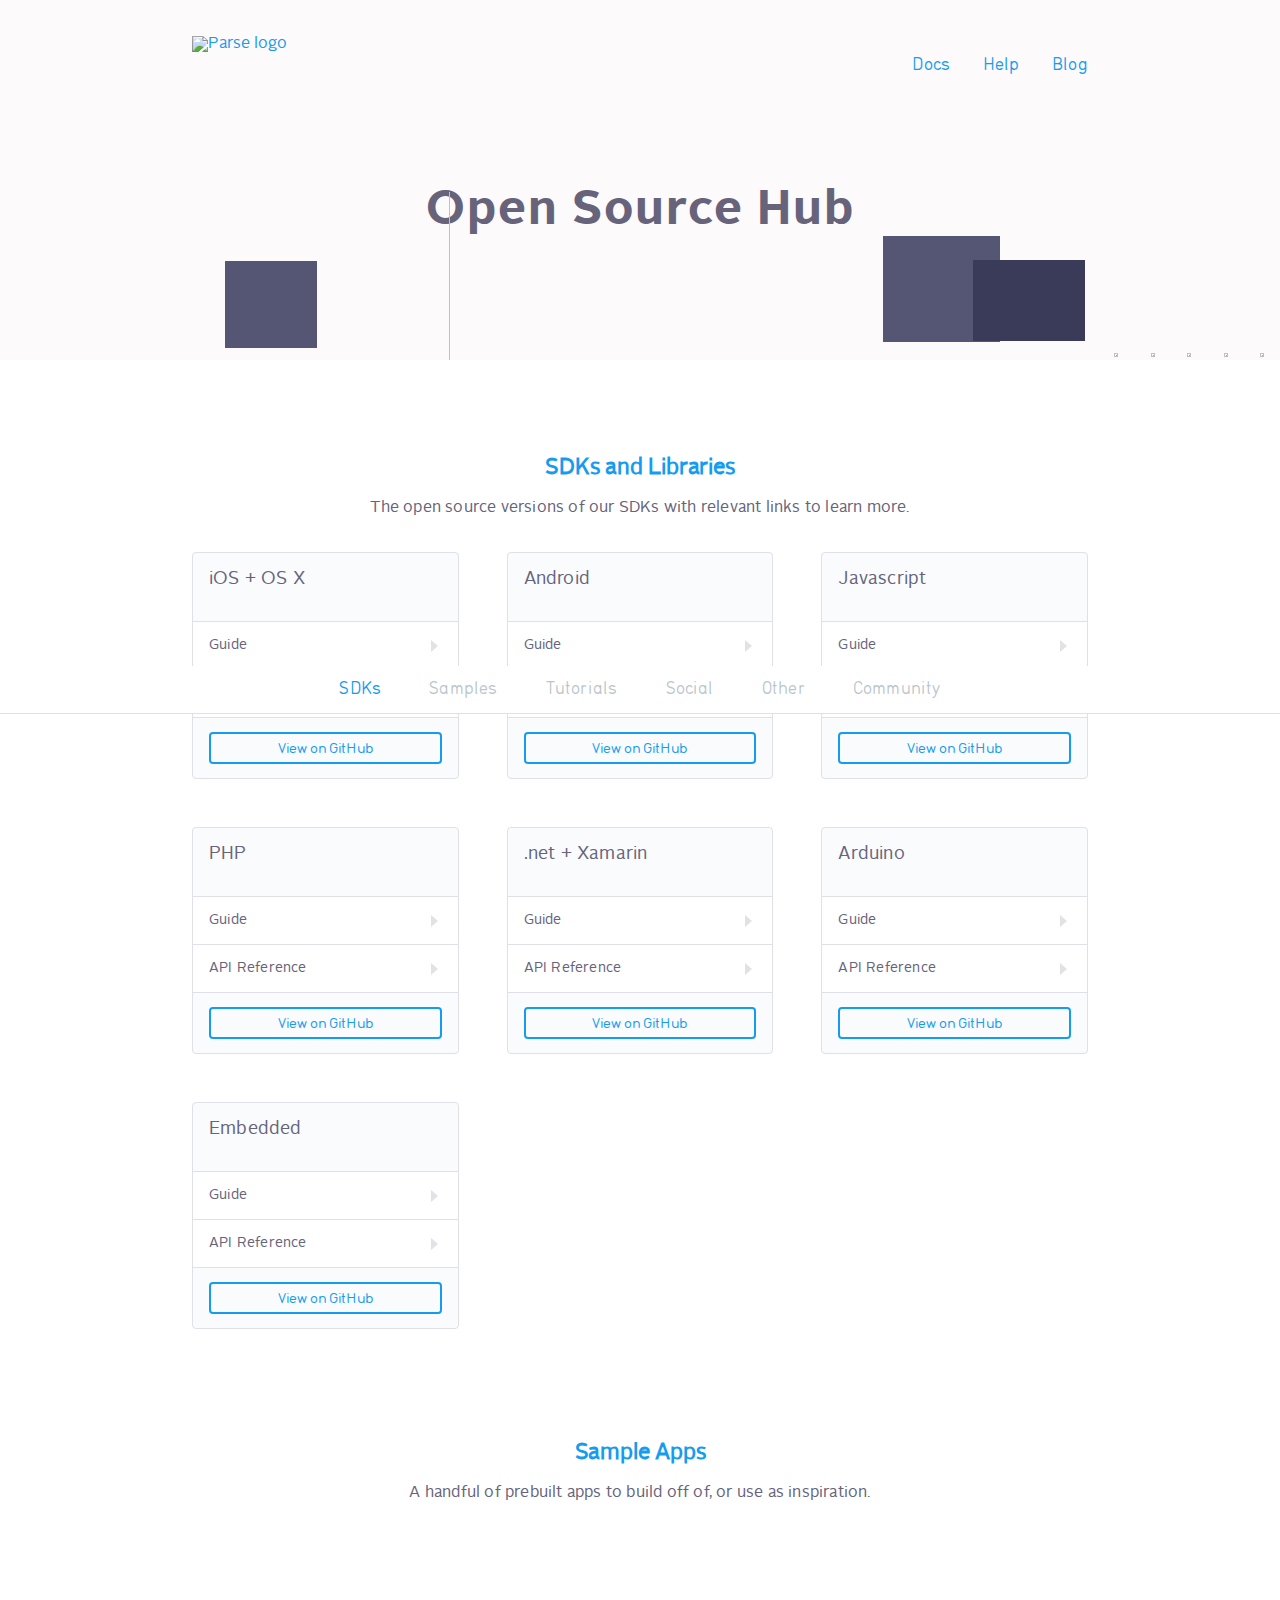
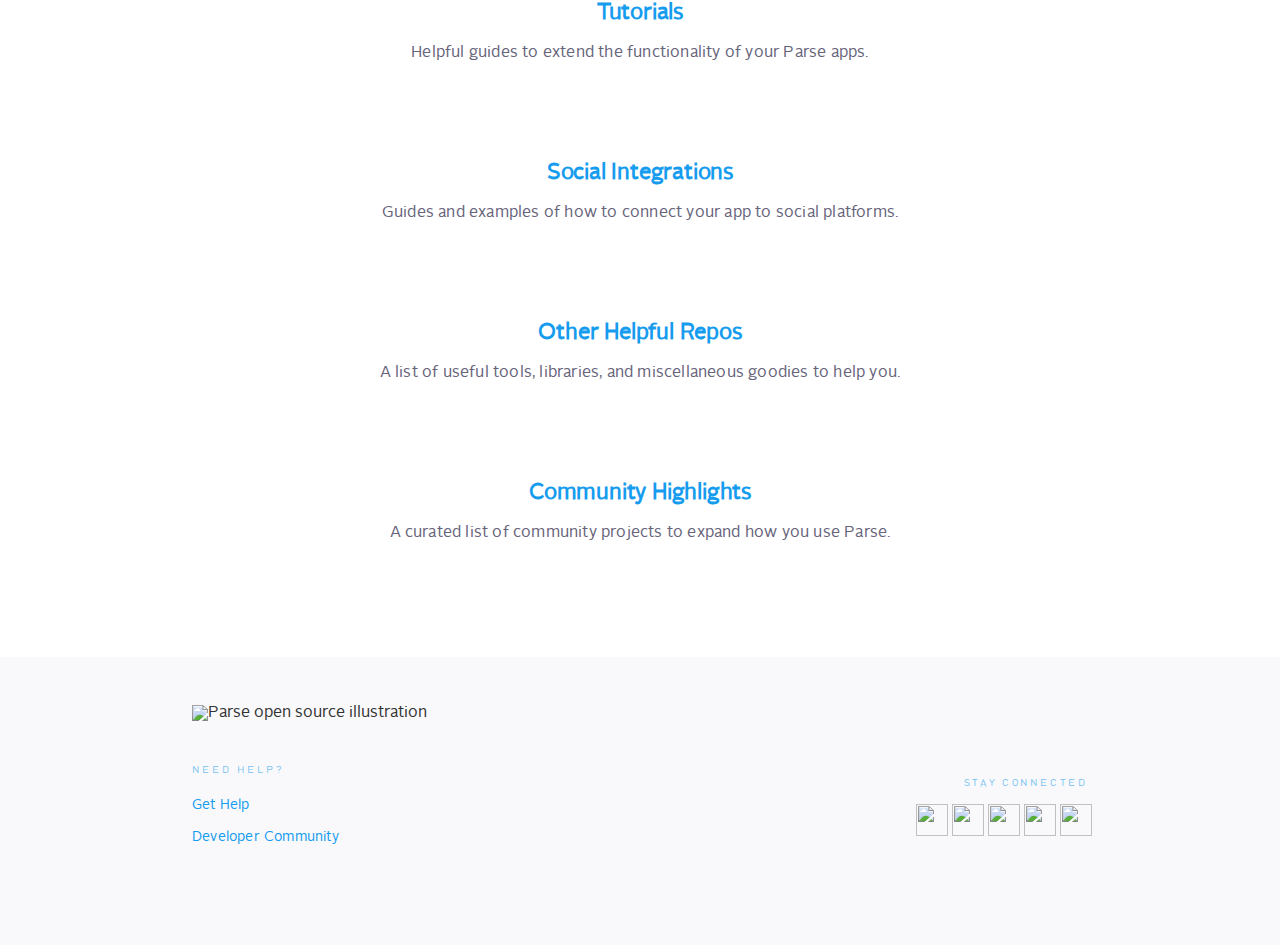
==== _layouts/default.html @ 0d813a2c "Removed Camelcasing and title cleanup" ====
<!doctype html>
<html class="no-js" lang="">
    <head>
        <meta charset="utf-8">
        <meta http-equiv="x-ua-compatible" content="ie=edge">
        <title>Parse + Open Source = ❤️</title>
        <meta name="description" content="The open source destination for Parse ">
        <meta name="viewport" content="width=device-width, initial-scale=1">

        <link rel="icon" type="image/png" href="img/favicon.png">
        <link rel="icon" type="image/png" href="img/favicon.svg">

		<!-- -->
        <meta name="robots" content="noindex">
		<!-- -->



		<link rel="stylesheet" href="/css/normalize.css">
        <link rel="stylesheet" href="/css/main.css">
        <script src="js/vendor/modernizr-2.8.3.min.js"></script>
        <script src="https://www.parsecdn.com/js/parse-1.6.7.min.js"></script>
        <script>
            var gitJson = {{ site.github.public_repositories | jsonify }}; 
        </script>
    </head>
    <body>
        <nav>
            <div class="container">
                <a href="https://parse.com"  target="_blank">
                    <img src="img/logo.svg" alt="Parse logo" class="logo">
                </a>
                <ul>
                	<a href="https://parse.com/docs"  target="_blank"><li>Docs</li></a>
                    <a href="https://parse.com/help" target="_blank"><li>Help</li></a>
                    <a href="https://parse.com/blog"  target="_blank"><li>Blog</li></a>
                </ul>
            </div>
        </nav>
        <div class="header">
        	<div class="container">
                <div class="heroText">
                    <h1>Open Source Hub</h1>
                    <h2>
                        <span class="subheadSection"><img src="img/repos.svg" alt="" class="icon"><span class="repoCount"></span></span>
                        <span class="subheadSection "><img src="img/stars.svg" alt="" class="icon"><span class="starCount"></span></span>
                        <span class="subheadSection"><img src="img/forks.svg" alt="" class="icon"><span class="forkCount"></span></span>
                    </h2>
                </div>
            </div>
        	<div class="headerIllustration">
        		<div class="skyline" style="background: url('img/header/skyline.svg') repeat-x center bottom; background-size: auto 100%; width: 100%; position: absolute;
        		 bottom: 0px; left: 0px;"></div>
        		<div class="illustrationForeground">
        			<!-- left side animations -->
	        		<img src="img/header/craneBackground.svg" alt="" class="headerLeft">
					<div class="headerLeft headerLeftContainer">
						<div class="phone1ScreenContainer">
							<div class="appSquare one"></div>
							<div class="appSquare two"></div>
							<div class="appSquare three"></div>
							<div class="appRect one"></div>
							<div class="appRect two"></div>
							<div class="appRect three"></div>
						</div>
						<img src="img/header/video.svg" alt="" class="craneVideo">
						<div class="craneLineContainer">
							<img src="img/header/craneLine.svg" class="craneLine" alt="">
						</div>
						<img src="img/header/cranePivot.svg" alt="" class="cranePivot">
					</div>
					
					<!--center animations-->
					<img src="img/header/truckBackground.svg" alt="" class="headerCenter">
					<div class="headerCenter headerCenterContainer">
						<img src="img/header/pushOne.svg" alt="" class="pushOne">
						<img src="img/header/middleLine.svg" alt="" class="middleLineOne">
					</div>

					<!--right animations-->
					<img src="img/header/rightBackground.svg" alt="" class="headerRight">
					<div class="headerRight headerRightContainer">
						<div class="phone2Screen">
							<div class="phoneCircle"></div>
						</div>
					</div>
					<img src="img/header/rightBackground2.svg" alt="" class="headerRight">
					<div class="headerRight headerRightContainer">
						<div class="phone3Screen">
							<div class="phoneCircle"></div>
						</div>
						<svg version="1.1" class="svgInner" xmlns="http://www.w3.org/2000/svg" xmlns:xlink="http://www.w3.org/1999/xlink" x="0px" y="0px" viewBox="-111 -584 976 1280" style="enable-background:new -111 -584 976 1280;" xml:space="preserve">
							<svg class="push2" y="-125%">
								<path class="st7" d="M228.8,451.8c-19.1,0-34.6-15.5-34.6-34.6c0-3.4,0.5-6.8,1.5-9.9H162c-10.4,0-18.8,8.4-18.8,18.8v55.1
										c0,10.4,8.4,18.8,18.8,18.8h55c10.4,0,18.8-8.4,18.8-18.8V451C233.5,451.5,231.2,451.8,228.8,451.8z"/>
								<path class="st7" d="M228.8,390.9c-14.5,0-26.3,11.8-26.3,26.3s11.8,26.3,26.3,26.3s26.3-11.8,26.3-26.3
									C255.1,402.7,243.3,390.9,228.8,390.9z M228.8,431.2c-7.7,0-14-6.3-14-14s6.3-14,14-14s14,6.3,14,14S236.5,431.2,228.8,431.2z"/>
							</svg>
						</svg>
					</div>
					<div class="headerRight headerRightContainer">
						<svg version="1.1" class="svgInner" xmlns="http://www.w3.org/2000/svg" xmlns:xlink="http://www.w3.org/1999/xlink" x="0px" y="0px" viewBox="-111 -584 976 1280" style="enable-background:new -111 -584 976 1280;" xml:space="preserve">
							<svg class="middleLine2" y="-125%">
								<line class="st9" x1="176.9" y1="410.5" x2="176.9" y2="390.5"/>
								<line class="st10" x1="176.9" y1="343.2" x2="176.9" y2="-1300"/>
								<line class="st10" x1="176.9" y1="351.4" x2="176.9" y2="392"/>
								<path class="st1" d="M192.2,344.9l-10.9,18.8c-2,3.4-6.9,3.4-8.9,0l-10.9-18.8c-2-3.4,0.5-7.7,4.4-7.7h21.8
									C191.8,337.2,194.2,341.5,192.2,344.9z"/>
								<path class="st1" d="M186.1,383.8h-18.3c-2.2,0-4,1.8-4,4v8.4c0,2.2,1.8,4,4,4h18.3c2.2,0,4-1.8,4-4v-8.4
									C190.1,385.6,188.3,383.8,186.1,383.8z"/>
								<circle class="st11" cx="176.9" cy="360" r="2.8"/>
								<circle class="st11" cx="168.7" cy="343.5" r="2.8"/>
								<circle class="st11" cx="185.2" cy="343.5" r="2.8"/>
							</svg>
						</svg>
					</div>
					<div class="headerRight headerRightContainer hoistParts">
						<svg version="1.1" class="svgInner" xmlns="http://www.w3.org/2000/svg" xmlns:xlink="http://www.w3.org/1999/xlink" x="0px" y="0px" viewBox="-111 -584 976 1280" style="enable-background:new -111 -584 976 1280;" xml:space="preserve">
							<svg y="0px" class="hoist">
								<g class="analytics">
									<path class="st6" d="M367.4,427.6c-30.9,0-56,25.1-56,56s25.1,56,56,56s56-25.1,56-56C423.4,452.8,398.3,427.6,367.4,427.6z
										 M367.4,436.7c25.3,0,45.9,20.1,46.9,45.1h-10.7l-18.2-22.5l-26.2,31.2L340,469.6l-10.8,10.8h-8.7
										C322.3,456,342.7,436.7,367.4,436.7z M367.4,530.6c-24.5,0-44.7-18.9-46.8-43h11.6l7.5-7.5l19.6,21.5l25.8-30.8l14.9,18.4h13.9
										C411.3,512.4,391.5,530.6,367.4,530.6z"/>
								</g>
								<defs>
									<clipPath id="hoistMask">
										<rect x="320.6" y="24.6" width="93.7" height="412.1"/>
									</clipPath>
								</defs>
								<g class="hoistLine st12" clip-path="url(#hoistMask)">
									<svg class="hoistLineInner" y="0%">
										<g class="">
											<line class="st13" x1="366.8" y1="24.6" x2="366.8" y2="427.3"/>
											<circle class="st2" cx="367.1" cy="428.3" r="6"/>
										</g>
									</svg>
								</g>
							</svg>
						</svg>
					</div>
					<img src="img/header/hoist.svg" alt="" class="headerRight hoist">
					<div class="headerRight headerRightContainer wheelsContainer">
						<img src="img/header/hoistWheel.svg" alt="" class="hoistWheel">
						<img src="img/header/hoistWheel.svg" alt="" class="hoistWheel">
						<img src="img/header/hoistWheel.svg" alt="" class="hoistWheel">
						<img src="img/header/hoistWheel.svg" alt="" class="hoistWheel">
						<img src="img/header/hoistWheel.svg" alt="" class="hoistWheel">
					</div>
				</div>
        	</div>
        </div>
        <div class="secondaryNav">
        	<div class="navBackground"></div>
        	<ul>
        		<a href="#sdks" class="active"><li>SDKs</li></a>
                <a href="#samples"><li>Samples</li></a>
                <a href="#tutorials"><li>Tutorials</li></a>
                <a href="#social"><li>Social</li></a>
                <a href="#other"><li>Other</li></a>
                <a href="#community"><li>Community</li></a>
        	</ul>
        </div>
        <div class="wrapper">
            <div class="container">
                <section class="SDKList" id="sdks">
                    <h3>SDKs and Libraries</h3>
                    <h6>The open source versions of our SDKs with relevant links to learn more.</h6>
                    <div class="repo iosRepo">
                        <div class="repoTitle">
                            <img src="img/ios.svg" alt="" class="SDKLogo">
                            <h4>iOS + OS X</h4>
                            <p>
                            	<span>
                            		<img src="img/starsDark.svg" alt="" class="icon">
                            		<span class="sdkRepoStar"></span>
                            	</span>
                            	<span>
                            		<img src="img/forksDark.svg" alt="" class="icon">
                            		<span class="sdkRepoFork"></span>
                            	</span>
                            </p>
                        </div>
                        <a target="_blank" href="https://www.parse.com/docs/ios/guide">
                            <div class="repoLink">
                                <p>Guide</p>
                            </div>
                        </a>
                        <a href="https://parse.com/docs/ios/api/" target="_blank">
                            <div class="repoLink">
                                <p>API Reference</p>
                            </div>
                        </a>
                        <div class="repoButton">
                            <a href="https://github.com/ParsePlatform/Parse-SDK-iOS-OSX" target="_blank"><button class="outline">View on GitHub</button></a>
                        </div>
                    </div>
                    <div class="repo androidRepo">
                        <div class="repoTitle">
                            <img src="img/android.svg" alt="" class="SDKLogo">
                            <h4>Android</h4>
                            <p>
                            	<span>
                            		<img src="img/starsDark.svg" alt="" class="icon">
                            		<span class="sdkRepoStar"></span>
                            	</span>
                            	<span>
                            		<img src="img/forksDark.svg" alt="" class="icon">
                            		<span class="sdkRepoFork"></span>
                            	</span>
                            </p>
                        </div>
                        <a target="_blank" href="https://www.parse.com/docs/android/guide">
                            <div class="repoLink">
                                <p>Guide</p>
                            </div>
                        </a>
                        <a href="https://parse.com/docs/android/api/" target="_blank">
                            <div class="repoLink">
                                <p>API Reference</p>
                            </div>
                        </a>
                        <div class="repoButton">
                            <a href="https://github.com/ParsePlatform/Parse-SDK-Android" target="_blank"><button class="outline">View on GitHub</button></a>
                        </div>
                    </div>
                    <div class="repo javascriptRepo">
                        <div class="repoTitle">
                            <img src="img/js.svg" alt="" class="SDKLogo">
                            <h4>Javascript</h4>
                            <p>
                            	<span>
                            		<img src="img/starsDark.svg" alt="" class="icon">
                            		<span class="sdkRepoStar"></span>
                            	</span>
                            	<span>
                            		<img src="img/forksDark.svg" alt="" class="icon">
                            		<span class="sdkRepoFork"></span>
                            	</span>
                            </p>
                        </div>
                        <a href="https://www.parse.com/docs/js/guide" target="_blank">
                            <div class="repoLink">
                                <p>Guide</p>
                            </div>
                        </a>
                        <a href="https://parse.com/docs/js/api/" target="_blank">
                            <div class="repoLink">
                                <p>API Reference</p>
                            </div>
                        </a>
                        <div class="repoButton">
                            <a href="https://github.com/ParsePlatform/Parse-SDK-JS" target="_blank"><button class="outline">View on GitHub</button></a>
                        </div>
                    </div>
                    <div class="repo phpRepo">
                        <div class="repoTitle">
                            <img src="img/php.svg" alt="" class="SDKLogo">
                            <h4>PHP</h4>
                            <p>
                            	<span>
                            		<img src="img/starsDark.svg" alt="" class="icon">
                            		<span class="sdkRepoStar"></span>
                            	</span>
                            	<span>
                            		<img src="img/forksDark.svg" alt="" class="icon">
                            		<span class="sdkRepoFork"></span>
                            	</span>
                            </p>
                        </div>
                        <a href="https://www.parse.com/docs/php/guide" target="_blank">
                            <div class="repoLink">
                                <p>Guide</p>
                            </div>
                        </a>
                        <a href="https://github.com/parseplatform/parse-php-sdk" target="_blank">
                            <div class="repoLink">
                                <p>API Reference</p>
                            </div>
                        </a>
                        <div class="repoButton">
                            <a href="https://github.com/ParsePlatform/parse-php-sdk" target="_blank"><button class="outline">View on GitHub</button></a>
                        </div>
                    </div>
                    <div class="repo xamarinRepo">
                        <div class="repoTitle">
                            <img src="img/net.svg" alt="" class="SDKLogo">
                            <h4>.net + Xamarin</h4>
                            <p>
                            	<span>
                            		<img src="img/starsDark.svg" alt="" class="icon">
                            		<span class="sdkRepoStar"></span>
                            	</span>
                            	<span>
                            		<img src="img/forksDark.svg" alt="" class="icon">
                            		<span class="sdkRepoFork"></span>
                            	</span>
                            </p>
                        </div>
                        <a href="https://www.parse.com/docs/dotnet/guide" target="_blank">
                            <div class="repoLink">
                                <p>Guide</p>
                            </div>
                        </a>
                        <a href="http://parse.com/docs/dotnet/api/Index.html" target="_blank">
                            <div class="repoLink">
                                <p>API Reference</p>
                            </div>
                        </a>
                        <div class="repoButton">
                            <a href="https://github.com/ParsePlatform/Parse-SDK-dotNET" target="_blank"><button class="outline">View on GitHub</button></a>
                        </div>
                    </div>
                    <div class="repo arduinoRepo">
                        <div class="repoTitle arduinoRepo">
                            <img src="img/arduino.svg" alt="" class="SDKLogo">
                            <h4>Arduino</h4>
                            <p>
                            	<span>
                            		<img src="img/starsDark.svg" alt="" class="icon">
                            		<span class="sdkRepoStar"></span>
                            	</span>
                            	<span>
                            		<img src="img/forksDark.svg" alt="" class="icon">
                            		<span class="sdkRepoFork"></span>
                            	</span>
                            </p>
                        </div>
                        <a href="https://www.parse.com/docs/arduino/guide" target="_blank">
                            <div class="repoLink">
                                <p>Guide</p>
                            </div>
                        </a>
                        <a href="https://parse.com/docs/arduino/api/" target="_blank">
                            <div class="repoLink">
                                <p>API Reference</p>
                            </div>
                        </a>
                        <div class="repoButton">
                            <a href="https://github.com/ParsePlatform/Parse-SDK-Arduino" target="_blank"><button class="outline">View on GitHub</button></a>
                        </div>
                    </div>
                    <div class="repo embeddedRepo">
                        <div class="repoTitle">
                            <img src="img/arduino.svg" alt="" class="SDKLogo">
                            <h4>Embedded</h4>
                            <p>
                            	<span>
                            		<img src="img/starsDark.svg" alt="" class="icon">
                            		<span class="sdkRepoStar"></span>
                            	</span>
                            	<span>
                            		<img src="img/forksDark.svg" alt="" class="icon">
                            		<span class="sdkRepoFork"></span>
                            	</span>
                            </p>
                        </div>
                        <a href="https://www.parse.com/docs/embedded_c/guide" target="_blank">
                            <div class="repoLink">
                                <p>Guide</p>
                            </div>
                        </a>
                        <a href="https://www.parse.com/docs/embedded_c/api/" target="_blank">
                            <div class="repoLink">
                                <p>API Reference</p>
                            </div>
                        </a>
                        <div class="repoButton">
                            <a href="https://github.com/ParsePlatform/parse-embedded-sdks" target="_blank"><button class="outline">View on GitHub</button></a>
                        </div>
                    </div>
                </section>
                <section class="sampleApps" id="samples">
                    <h3>Sample Apps</h3>
                    <h6>A handful of prebuilt apps to build off of, or use as inspiration.</h6>
                    
                </section>
                <section class="tutorials" id="tutorials">
                    <h3>Tutorials</h3>
                    <h6>Helpful guides to extend the functionality of your Parse apps.</h6>
                </section>
                <section class="socialRepos" id="social">
                	<h3>Social Integrations</h3>
                    <h6>Guides and examples of how to connect your app to social platforms.</h6>
                </section>
                <section class="other" id="other">
                    <h3>Other Helpful Repos</h3>
                    <h6>A list of useful tools, libraries, and miscellaneous goodies to help you.</h6>
                </section>
                <section class="community" id="community">
                    <h3>Community Highlights</h3>
                    <h6>A curated list of community projects to expand how you use Parse.</h6>
                </section>
            </div>
            <footer>
                <div class="container">
                	<img src="img/openSourceIllustration.svg" alt="Parse open source illustration" class="footerImage">
                    <div class="needHelp">
                        <h5>Need Help?</h5>
                        <p><a href="https://www.parse.com/help" target="_blank">Get Help</a></p>
                        <p><a href="https://groups.google.com/forum/#!forum/parse-developers" target="_blank">Developer&nbsp;Community</a></p>
                    </div>
                    <div class="socialLinks">
                        <h5>Stay Connected</h5>
                        <div class="socialIcons">
                            <a href="https://www.facebook.com/parseit" target="_blank"><img src="img/facebook.svg" alt="">
                            <a href="https://twitter.com/ParseIt" target="_blank"><img src="img/twitter.svg" alt=""></a>
                            <a href="https://github.com/ParsePlatform" target="_blank"><img src="img/github.svg" alt=""></a>
                            <a href="http://stackoverflow.com/tags/parse.com" target="_blank"><img src="img/overflow.svg" alt=""></a>
                            <a href="https://groups.google.com/forum/#!forum/parse-developers" target="_blank"><img src="img/google.svg" alt=""></a>
                        </div>
                    </div>
                </div>
            </footer>
        </div>

        <script src="https://ajax.googleapis.com/ajax/libs/jquery/1.11.3/jquery.min.js"></script>
        <script>window.jQuery || document.write('<script src="js/vendor/jquery-1.11.3.min.js"><\/script>')</script>
        <script src="js/plugins.js"></script>
        <script src="js/main.js"></script>
    </body>
</html>
---- css/main.css ----
@font-face {
  font-family: 'alrightRegular';
  src: url("../fonts/ttfah-alrightsublpwebfontuseonly-regular-webfont.eot");
  src: url("../fonts/ttfah-alrightsublpwebfontuseonly-regular-webfont.eot?#iefix") format("embedded-opentype"), url("../fonts/ttfah-alrightsublpwebfontuseonly-regular-webfont.woff") format("woff"), url("../fonts/ttfah-alrightsublpwebfontuseonly-regular-webfont.ttf") format("truetype"), url("../fonts/ttfah-alrightsublpwebfontuseonly-regular-webfont.svg#alrightsublpwebfontuseonly-Rg") format("svg");
  font-weight: 300;
  font-style: normal; }
@font-face {
  font-family: 'din';
  src: url("../fonts/DIN17SBOP-Regular.eot");
  src: url("../fonts/DIN17SBOP-Regular.eot?#iefix") format("embedded-opentype"), url("../fonts/DIN17SBOP-Regular.woff") format("woff"), url("../fonts/DIN17SBOP-Regular.ttf") format("truetype");
  font-weight: normal;
  font-style: normal; }
@font-face {
  font-family: 'alrightBold';
  src: url("../fonts/ttfah-alrightsublpwebfontuseonly-bold-webfont.eot");
  src: url("../fonts/ttfah-alrightsublpwebfontuseonly-bold-webfont.eot?#iefix") format("embedded-opentype"), url("../fonts/ttfah-alrightsublpwebfontuseonly-bold-webfont.woff") format("woff"), url("../fonts/ttfah-alrightsublpwebfontuseonly-bold-webfont.ttf") format("truetype"), url("../fonts/ttfah-alrightsublpwebfontuseonly-bold-webfont.svg#alrightsublpwebfontuseonly-Bd") format("svg");
  font-weight: 700;
  font-style: normal; }
* {
  box-sizing: border-box;
  text-rendering: optimizeLegibility; }

html, body {
  height: 100%;
  width: 100%;
  color: #333333;
  font-size: 100%;
  background: #ffffff;
  font-family: 'alrightRegular';
  font-weight: 300; }

html:not(.inlinesvg) svg, html:not(.inlinesvg) .skyline, html:not(.csstransforms) svg, html:not(.csstransforms) .skyline {
  display: none; }
html:not(.inlinesvg) .header, html:not(.csstransforms) .header {
  height: 360px;
  background: #FDFAFB; }
  html:not(.inlinesvg) .header .container, html:not(.csstransforms) .header .container {
    display: table; }
  html:not(.inlinesvg) .header .heroText, html:not(.csstransforms) .header .heroText {
    position: relative;
    display: table-cell;
    vertical-align: middle;
    top: 48px;
    height: 360px; }

.container {
  max-width: 960px;
  width: 100%;
  margin: 0 auto;
  position: relative; }

a {
  color: #169CEE;
  text-decoration: none;
  outline: 0;
  -webkit-transition: color 0.15s cubic-bezier(0.4, 0, 0.2, 1), text-shadow 0s cubic-bezier(0.4, 0, 0.2, 1) 0.3s;
  transition: color 0.15s cubic-bezier(0.4, 0, 0.2, 1), text-shadow 0s cubic-bezier(0.4, 0, 0.2, 1) 0.3s;
  position: relative; }
  a:focus {
    outline: 0; }
  a.white {
    color: #ffffff; }

/* Selection */
::-moz-selection {
  background: #169CEE;
  color: #ffffff;
  text-shadow: none; }

::selection {
  background: #169CEE;
  color: #ffffff;
  text-shadow: none; }

h1 {
  color: #66637A;
  font-size: 48px;
  font-family: 'alrightBold';
  letter-spacing: 2px;
  line-height: 1;
  font-weight: 600;
  margin-bottom: 0px; }
  @media screen and (max-width: 960px) {
    h1 {
      font-size: 48px; } }
  @media screen and (max-width: 600px) {
    h1 {
      font-size: 32px; } }
  @media screen and (max-width: 400px) {
    h1 {
      font-size: 24px; } }

h2 {
  font-size: 20px;
  font-family: 'din';
  font-weight: 300;
  letter-spacing: 0.3px;
  line-height: 24px; }
  @media screen and (max-width: 720px) {
    h2 {
      font-size: 16px; } }

h3 {
  font-size: 22px;
  line-height: 24px;
  color: #169CEE;
  font-family: 'alrightRegular';
  letter-spacing: -0.2px;
  margin: 48px 0px 16px 0px;
  text-align: center;
  font-weight: 600; }
  h3 span {
    font-family: 'din';
    color: #E0E0EA;
    width: 32px;
    margin-right: 16px;
    margin-left: -48px; }
  @media screen and (max-width: 480px) {
    h3 {
      font-size: 18px;
      margin: 32px 0px 8px 0px; } }

h4 {
  font-family: 'alrightRegular';
  font-size: 18px;
  letter-spacing: 0.2px;
  line-height: 32px;
  margin: 0px;
  white-space: nowrap;
  font-weight: 300; }

h5 {
  font-family: 'din';
  font-size: 10px;
  text-transform: uppercase;
  letter-spacing: 3px;
  color: #169CEE;
  opacity: 0.6;
  margin-bottom: 12px;
  line-height: 12px;
  font-weight: 300; }

h6 {
  font-family: 'alrightRegular';
  font-size: 16px;
  line-height: 24px;
  letter-spacing: 0.2px;
  margin: 0px auto 32px auto;
  color: #66637A;
  max-width: 600px;
  text-align: center;
  font-weight: 300; }
  @media screen and (max-width: 600px) {
    h6 {
      font-size: 14px; } }
  @media screen and (max-width: 480px) {
    h6 {
      margin: 0px auto 24px auto; } }

p {
  font-size: 14px;
  line-height: 24px;
  letter-spacing: 0.2px;
  margin: 0px 0px 48px 0px;
  color: #66637A;
  max-width: 720px; }
  @media screen and (max-width: 480px) {
    p {
      font-size: 14px; } }

br {
  height: 24px; }

button, .button {
  font-family: "din";
  border-radius: 4px;
  outline: none;
  background: #169CEE;
  color: #ffffff;
  border: none;
  margin-right: 32px;
  font-size: 14px;
  padding: 0px 16px;
  height: 32px;
  line-height: 32px;
  -webkit-transition: 0.4s cubic-bezier(0.4, 0, 0.2, 1);
  transition: 0.4s cubic-bezier(0.4, 0, 0.2, 1); }
  button.outline, .button.outline {
    background: transparent;
    border: 2px solid #169CEE;
    color: #169CEE; }
    button.outline:hover, .button.outline:hover {
      background: #169CEE;
      color: #ffffff; }

nav {
  position: absolute;
  z-index: 99;
  top: 24px;
  width: 100%;
  height: 80px;
  pointer-events: none; }
  nav .logo {
    height: 56px;
    margin: 12px 0px; }
    @media screen and (max-width: 960px) {
      nav .logo {
        height: 48px; } }
  nav ul {
    float: right;
    margin: 0px;
    padding: 0px;
    pointer-events: all;
    position: relative;
    top: 2px; }
    nav ul a {
      color: #169CEE;
      text-decoration: none;
      float: left;
      margin-left: 32px; }
      nav ul a:first-of-type {
        margin-left: 0px; }
      @media screen and (max-width: 400px) {
        nav ul a:last-of-type {
          display: none; } }
    nav ul li {
      font-family: "din";
      float: left;
      line-height: 80px;
      margin: 0px;
      padding: 0px;
      list-style: none;
      color: #169CEE;
      font-size: 16px;
      cursor: pointer;
      letter-spacing: 0.3px; }
      nav ul li:last-of-type {
        margin: 0px; }
      @media screen and (max-width: 960px) {
        nav ul li {
          line-height: 72px; } }
    nav ul ul {
      padding-left: 16px; }
  @media screen and (max-width: 960px) {
    nav {
      top: 8px; } }
  @media screen and (max-width: 600px) {
    nav {
      top: 4px; }
      nav .container {
        padding: 0px 16px; }
      nav .logo {
        height: 40px; }
      nav ul li {
        line-height: 68px; }
      nav ul a {
        margin-left: 24px; } }
  @media screen and (max-width: 480px) {
    nav ul li {
      font-size: 14px;
      line-height: 64px; }
    nav .logo {
      height: 36px; } }

.header {
  position: relative;
  height: 74%;
  width: 100%;
  overflow: hidden;
  margin-bottom: 16px; }
  .header .heroText {
    font-family: 'alrightRegular';
    color: #ffffff;
    position: fixed;
    top: 21%;
    left: 0px;
    text-align: center;
    width: 100%; }
    .header .heroText h2 {
      color: #66637A; }
      .header .heroText h2 .subheadSection {
        margin: 0px 32px; }
        @media screen and (max-width: 960px) {
          .header .heroText h2 .subheadSection {
            margin: 0px 24px; } }
        @media screen and (max-width: 600px) {
          .header .heroText h2 .subheadSection {
            margin: 0px 12px; } }
      .header .heroText h2 .icon {
        padding-right: 8px;
        position: relative;
        top: 4px;
        height: 24px;
        display: inline-block; }
        @media screen and (max-width: 600px) {
          .header .heroText h2 .icon {
            height: 20px; } }
    @media screen and (max-width: 600px) {
      .header .heroText {
        position: absolute;
        top: 24%; } }
  @media screen and (max-width: 600px) {
    .header {
      height: 54%; }
      .header .container {
        height: 100%; }
      .header .headerIllustration .headerLeftContainer {
        width: 37.170130284vh; }
      .header .headerIllustration .headerCenterContainer {
        width: 30.337385744vh; }
      .header .headerIllustration .headerRightContainer {
        width: 41.178673739vh; } }

.headerIllustration {
  position: absolute;
  bottom: 0px;
  left: 0px;
  width: 100%;
  height: 100%; }
  .headerIllustration .skyline {
    height: 100%; }
  .headerIllustration .illustrationForeground {
    position: absolute;
    bottom: 0px;
    left: 0px;
    right: 0px;
    margin: auto;
    width: 100%;
    max-width: 1200px;
    height: 100%;
    overflow: visible; }
  .headerIllustration svg, .headerIllustration img, .headerIllustration .headerLeft, .headerIllustration .headerCenter, .headerIllustration .headerRight {
    height: 100%;
    position: absolute;
    bottom: 0px;
    overflow: visible; }
  .headerIllustration .headerLeft {
    left: -4%; }
  .headerIllustration .headerLeftContainer {
    width: 50.875vh; }
    .headerIllustration .headerLeftContainer .craneLineContainer {
      position: absolute;
      right: 0px;
      bottom: 0px;
      width: 100%;
      height: 46.5625%;
      overflow: hidden; }
      .headerIllustration .headerLeftContainer .craneLineContainer .craneLine {
        position: absolute;
        left: 0px;
        bottom: 0px;
        width: 100%;
        height: 214.76510067%;
        -webkit-transform: translateY(-25%);
            -ms-transform: translateY(-25%);
                transform: translateY(-25%); }
    .headerIllustration .headerLeftContainer .phone1ScreenContainer {
      position: absolute;
      background: #555574;
      left: 50.9090909091%;
      width: 20.1136363636%;
      height: 24.21875%;
      bottom: 3.28125%; }
      .headerIllustration .headerLeftContainer .phone1ScreenContainer .appSquare {
        position: absolute;
        width: 24.8587570621%;
        height: 14.1935483871%;
        top: 56.1290322581%;
        background: #DB3B61;
        border-radius: 20%;
        -webkit-transform: scale(0.45);
            -ms-transform: scale(0.45);
                transform: scale(0.45);
        -webkit-transform-origin: 50% 50%;
            -ms-transform-origin: 50% 50%;
                transform-origin: 50% 50%;
        -webkit-transform: rotateZ(90deg) scale(0.45);
            -ms-transform: rotate(90deg) scale(0.45);
                transform: rotateZ(90deg) scale(0.45);
        opacity: 0; }
        .headerIllustration .headerLeftContainer .phone1ScreenContainer .appSquare.one {
          left: 6.7796610169%; }
        .headerIllustration .headerLeftContainer .phone1ScreenContainer .appSquare.two {
          left: 37.2881355932%; }
        .headerIllustration .headerLeftContainer .phone1ScreenContainer .appSquare.three {
          left: 67.7966101695%; }
      .headerIllustration .headerLeftContainer .phone1ScreenContainer .appRect {
        -webkit-transform: scale(0.45);
            -ms-transform: scale(0.45);
                transform: scale(0.45);
        -webkit-transform-origin: 50% 50%;
            -ms-transform-origin: 50% 50%;
                transform-origin: 50% 50%;
        -webkit-transform: rotateZ(90deg) scale(0.45);
            -ms-transform: rotate(90deg) scale(0.45);
                transform: rotateZ(90deg) scale(0.45);
        opacity: 0;
        background: #DB3B61;
        position: absolute;
        left: 6.7796610169%;
        width: 85.8757062147%;
        height: 4.8387096774%; }
        .headerIllustration .headerLeftContainer .phone1ScreenContainer .appRect.one {
          top: 74.1935483871%; }
        .headerIllustration .headerLeftContainer .phone1ScreenContainer .appRect.two {
          top: 82.2580645161%; }
        .headerIllustration .headerLeftContainer .phone1ScreenContainer .appRect.three {
          top: 90.3225806452%; }
  .headerIllustration .headerCenter {
    left: 0px;
    right: 0px;
    margin: auto; }
    .headerIllustration .headerCenter .middleLineOne {
      -webkit-transform: translateY(-100%);
          -ms-transform: translateY(-100%);
              transform: translateY(-100%); }
    @media screen and (max-aspect-ratio: 5 / 3) and (max-width: 1480px) {
      .headerIllustration .headerCenter {
        opacity: 0; } }
    @media screen and (max-width: 600px) {
      .headerIllustration .headerCenter {
        opacity: 0; } }
  .headerIllustration .headerCenterContainer {
    width: 41.625vh; }
    .headerIllustration .headerCenterContainer .pushOne {
      position: absolute;
      left: 6.9444444444%;
      bottom: 6.71875%;
      height: auto;
      width: 15.5555555556%;
      -webkit-transform-origin: 25% 0%;
          -ms-transform-origin: 25% 0%;
              transform-origin: 25% 0%; }
    .headerIllustration .headerCenterContainer .middleLineOne {
      position: absolute;
      left: 0px;
      bottom: 0px;
      width: 100%;
      height: 150%; }
  .headerIllustration .headerRight {
    right: -4%; }
    .headerIllustration .headerRight .st1 {
      fill: #3A3A59; }
    .headerIllustration .headerRight .st2 {
      fill: #0E69A1; }
    .headerIllustration .headerRight .st6 {
      fill: #555574; }
    .headerIllustration .headerRight .st7 {
      fill: #4BBC6E; }
    .headerIllustration .headerRight .st8 {
      fill: #EF3F61; }
    .headerIllustration .headerRight .st9 {
      fill: none;
      stroke: #3A3A59;
      stroke-width: 16;
      stroke-linecap: round;
      stroke-miterlimit: 10; }
    .headerIllustration .headerRight .st10 {
      fill: none;
      stroke: #0E69A1;
      stroke-width: 8;
      stroke-miterlimit: 10; }
    .headerIllustration .headerRight .st11 {
      fill: #159CEE; }
    .headerIllustration .headerRight .st13 {
      fill: none;
      stroke: #169CEE;
      stroke-width: 8;
      stroke-miterlimit: 10; }
  .headerIllustration .headerRightContainer {
    width: 56.425vh; }
    .headerIllustration .headerRightContainer .svgInner {
      position: absolute;
      top: 0px;
      left: 0px;
      width: 100%;
      height: 100%; }
    .headerIllustration .headerRightContainer .wheelsContainer {
      -webkit-transform: translateX(100%);
          -ms-transform: translateX(100%);
              transform: translateX(100%); }
    .headerIllustration .headerRightContainer .hoist {
      -webkit-transform: translateX(100%);
          -ms-transform: translateX(100%);
              transform: translateX(100%); }
    .headerIllustration .headerRightContainer .hoistParts {
      -webkit-transform: translateX(100%);
          -ms-transform: translateX(100%);
              transform: translateX(100%); }
    .headerIllustration .headerRightContainer .hoistWheel {
      position: absolute;
      width: 3.7909836066%;
      height: 2.890625%;
      bottom: 1.25%; }
      .headerIllustration .headerRightContainer .hoistWheel:nth-of-type(1) {
        right: 1.71875%; }
      .headerIllustration .headerRightContainer .hoistWheel:nth-of-type(2) {
        right: 8.90625%; }
      .headerIllustration .headerRightContainer .hoistWheel:nth-of-type(3) {
        right: 16.09375%; }
      .headerIllustration .headerRightContainer .hoistWheel:nth-of-type(4) {
        right: 23.28125%; }
      .headerIllustration .headerRightContainer .hoistWheel:nth-of-type(5) {
        right: 30.46875%; }
    .headerIllustration .headerRightContainer .phoneCircle {
      position: absolute;
      border-radius: 50%; }
    .headerIllustration .headerRightContainer .phone2Screen {
      position: absolute;
      left: 20.2868852459%;
      bottom: 4.921875%;
      width: 22.9508196721%;
      height: 29.53125%;
      background: #555574;
      overflow: hidden; }
      .headerIllustration .headerRightContainer .phone2Screen .phoneCircle {
        left: -70%;
        right: -70%;
        width: 240%;
        padding-bottom: 50%;
        top: -25%;
        bottom: -25%;
        background: #4BBC6E;
        -webkit-transform: scale(0);
            -ms-transform: scale(0);
                transform: scale(0); }
    .headerIllustration .headerRightContainer .phone3Screen {
      position: absolute;
      left: 37.9098360656%;
      bottom: 5.234375%;
      width: 22.131147541%;
      height: 22.65625%;
      background: #3A3A59;
      overflow: hidden; }
      .headerIllustration .headerRightContainer .phone3Screen .phoneCircle {
        left: -50%;
        right: -50%;
        width: 200%;
        padding-bottom: 50%;
        top: -25%;
        bottom: -25%;
        background: #555574;
        -webkit-transform: scale(0);
            -ms-transform: scale(0);
                transform: scale(0); }
  @media screen and (max-width: 960px), (min-width: 960px) and (max-aspect-ratio: 4 / 3) {
    .headerIllustration > svg, .headerIllustration > img, .headerIllustration > div {
      -webkit-transform: scale(0.75);
          -ms-transform: scale(0.75);
              transform: scale(0.75);
      -webkit-transform-origin: center bottom;
          -ms-transform-origin: center bottom;
              transform-origin: center bottom; }
    .headerIllustration > .skyline {
      -webkit-transform: scale(1);
          -ms-transform: scale(1);
              transform: scale(1);
      height: 75%; }
    .headerIllustration .headerLeft {
      left: -24%; }
    .headerIllustration .headerRight {
      right: -20%; } }
  @media screen and (min-width: 1480px) {
    .headerIllustration .headerLeft {
      left: -15%; }
    .headerIllustration .headerRight {
      right: -18%; }
    .headerIllustration .headerLeft, .headerIllustration .headerRight, .headerIllustration .headerCenter {
      -webkit-transform: scale(0.75);
          -ms-transform: scale(0.75);
              transform: scale(0.75);
      -webkit-transform-origin: center bottom;
          -ms-transform-origin: center bottom;
              transform-origin: center bottom; } }

.secondaryNav {
  width: 100%;
  height: 48px;
  position: relative;
  text-align: center;
  z-index: 99;
  position: absolute;
  top: 74%;
  overflow: hidden; }
  .secondaryNav .navBackground {
    position: absolute;
    top: 0px;
    left: 0px;
    width: 100%;
    height: 100%;
    border-bottom: 1px solid #E0E0EA;
    background: #ffffff;
    -webkit-transition: 0.3s cubic-bezier(0.4, 0, 0.2, 1);
    transition: 0.3s cubic-bezier(0.4, 0, 0.2, 1); }
  .secondaryNav ul {
    display: inline-block;
    margin: 0px auto;
    padding: 0px;
    pointer-events: all;
    height: 48px; }
    .secondaryNav ul a {
      color: rgba(118, 140, 151, 0.5);
      text-decoration: none;
      float: left;
      margin-left: 48px;
      -webkit-transition: all 0.3s cubic-bezier(0.4, 0, 0.2, 1), color 0.3s cubic-bezier(0.4, 0, 0.2, 1);
      transition: all 0.3s cubic-bezier(0.4, 0, 0.2, 1), color 0.3s cubic-bezier(0.4, 0, 0.2, 1); }
      .secondaryNav ul a.active {
        color: #169CEE; }
      .secondaryNav ul a:hover {
        color: #169CEE; }
      .secondaryNav ul a:first-of-type {
        margin-left: 0px; }
      @media screen and (max-width: 960px) {
        .secondaryNav ul a {
          margin-left: 32px; } }
    .secondaryNav ul li {
      font-family: "din";
      display: inline-block;
      white-space: nowrap;
      overflow: hidden;
      line-height: 48px;
      margin: 0px;
      padding: 0px;
      list-style: none;
      font-size: 16px;
      cursor: pointer;
      letter-spacing: 0.2px; }
      .secondaryNav ul li:last-of-type {
        margin: 0px; }
    .secondaryNav ul ul {
      padding-left: 16px; }
  .secondaryNav.shown {
    position: fixed;
    top: 0px;
    left: 0px; }
    .secondaryNav.shown a {
      -webkit-transform: translateY(0px);
          -ms-transform: translateY(0px);
              transform: translateY(0px); }
      .secondaryNav.shown a:nth-of-type(1) {
        -webkit-transition: all 0.2s cubic-bezier(0.175, 0.885, 0.32, 1.275) 0.05s, color 0.3s cubic-bezier(0.4, 0, 0.2, 1);
        transition: all 0.2s cubic-bezier(0.175, 0.885, 0.32, 1.275) 0.05s, color 0.3s cubic-bezier(0.4, 0, 0.2, 1); }
      .secondaryNav.shown a:nth-of-type(2) {
        -webkit-transition: all 0.2s cubic-bezier(0.175, 0.885, 0.32, 1.275) 0.1s, color 0.3s cubic-bezier(0.4, 0, 0.2, 1);
        transition: all 0.2s cubic-bezier(0.175, 0.885, 0.32, 1.275) 0.1s, color 0.3s cubic-bezier(0.4, 0, 0.2, 1); }
      .secondaryNav.shown a:nth-of-type(3) {
        -webkit-transition: all 0.2s cubic-bezier(0.175, 0.885, 0.32, 1.275) 0.15s, color 0.3s cubic-bezier(0.4, 0, 0.2, 1);
        transition: all 0.2s cubic-bezier(0.175, 0.885, 0.32, 1.275) 0.15s, color 0.3s cubic-bezier(0.4, 0, 0.2, 1); }
      .secondaryNav.shown a:nth-of-type(4) {
        -webkit-transition: all 0.2s cubic-bezier(0.175, 0.885, 0.32, 1.275) 0.2s, color 0.3s cubic-bezier(0.4, 0, 0.2, 1);
        transition: all 0.2s cubic-bezier(0.175, 0.885, 0.32, 1.275) 0.2s, color 0.3s cubic-bezier(0.4, 0, 0.2, 1); }
      .secondaryNav.shown a:nth-of-type(5) {
        -webkit-transition: all 0.2s cubic-bezier(0.175, 0.885, 0.32, 1.275) 0.25s, color 0.3s cubic-bezier(0.4, 0, 0.2, 1);
        transition: all 0.2s cubic-bezier(0.175, 0.885, 0.32, 1.275) 0.25s, color 0.3s cubic-bezier(0.4, 0, 0.2, 1); }
      .secondaryNav.shown a:nth-of-type(6) {
        -webkit-transition: all 0.2s cubic-bezier(0.175, 0.885, 0.32, 1.275) 0.3s, color 0.3s cubic-bezier(0.4, 0, 0.2, 1);
        transition: all 0.2s cubic-bezier(0.175, 0.885, 0.32, 1.275) 0.3s, color 0.3s cubic-bezier(0.4, 0, 0.2, 1); }
      .secondaryNav.shown a:nth-of-type(7) {
        -webkit-transition: all 0.2s cubic-bezier(0.175, 0.885, 0.32, 1.275) 0.35s, color 0.3s cubic-bezier(0.4, 0, 0.2, 1);
        transition: all 0.2s cubic-bezier(0.175, 0.885, 0.32, 1.275) 0.35s, color 0.3s cubic-bezier(0.4, 0, 0.2, 1); }
      .secondaryNav.shown a:nth-of-type(8) {
        -webkit-transition: all 0.2s cubic-bezier(0.175, 0.885, 0.32, 1.275) 0.4s, color 0.3s cubic-bezier(0.4, 0, 0.2, 1);
        transition: all 0.2s cubic-bezier(0.175, 0.885, 0.32, 1.275) 0.4s, color 0.3s cubic-bezier(0.4, 0, 0.2, 1); }
    .secondaryNav.shown .navBackground {
      -webkit-transform: translateY(0px);
          -ms-transform: translateY(0px);
              transform: translateY(0px);
      -webkit-transition: 0.2s cubic-bezier(0.4, 0, 0.2, 1);
      transition: 0.2s cubic-bezier(0.4, 0, 0.2, 1); }
  @media screen and (max-width: 600px) {
    .secondaryNav {
      top: 54%; }
      .secondaryNav ul li {
        font-size: 14px;
        letter-spacing: 0.1; } }
  @media screen and (max-width: 480px) {
    .secondaryNav ul a {
      margin-left: 24px; }
    .secondaryNav ul li {
      font-size: 12px; } }
  @media screen and (max-width: 400px) {
    .secondaryNav ul a {
      margin-left: 14px; }
    .secondaryNav ul li {
      font-size: 10px; } }

.wrapper {
  width: 100%;
  background: #ffffff; }

section {
  padding-bottom: 16px;
  float: left;
  position: relative;
  width: 100%;
  background: #ffffff; }
  section:first-of-type {
    padding-top: 32px; }
  section:last-of-type {
    padding-bottom: 80px; }

.container {
  padding: 0px 32px; }

.repo, .repoList {
  border: 1px solid #E0E0EA;
  background: rgba(14, 105, 161, 0.025);
  overflow: hidden; }
  .repo .repoDescription p, .repoList .repoDescription p {
    font-size: 14px;
    overflow: hidden;
    color: rgba(102, 99, 122, 0.5);
    margin: 0px; }
  .repo img.icon, .repoList img.icon {
    height: 14px;
    margin-right: 4px;
    position: relative;
    top: 1px; }

.repo {
  text-overflow: ellipsis;
  margin-bottom: 48px;
  float: left;
  min-width: 180px;
  border-radius: 4px;
  width: 33.333333%;
  margin-right: 0px;
  width: calc(33.333333% - 32px);
  margin-right: calc(48px); }
  .repo:nth-of-type(3n) {
    margin-right: 0px; }
  .repo h4 {
    color: #66637A;
    text-overflow: ellipsis;
    overflow: hidden; }
  .repo .SDKLogo {
    height: 48px;
    position: absolute;
    top: 11px;
    right: 16px; }
  .repo .repoTitle {
    padding: 10px 16px;
    position: relative; }
    .repo .repoTitle p {
      margin: 0px;
      opacity: 0.45;
      font-size: 14px;
      font-family: "din";
      line-height: 16px; }
      .repo .repoTitle p span {
        margin-right: 24px; }
  .repo .repoLink {
    height: 48px;
    border-top: 1px solid #E0E0EA;
    position: relative;
    cursor: pointer;
    background: #ffffff; }
    .repo .repoLink a {
      border-bottom: 1px solid #E0E0EA; }
    .repo .repoLink:first-of-type {
      margin-top: 0px; }
    .repo .repoLink p {
      line-height: 46px;
      padding: 0px 16px;
      color: #66637A; }
    .repo .repoLink:hover:after {
      opacity: 1; }
    .repo .repoLink:after {
      -webkit-transition: 0.4s cubic-bezier(0.4, 0, 0.2, 1);
      transition: 0.4s cubic-bezier(0.4, 0, 0.2, 1);
      content: "";
      position: absolute;
      right: 12px;
      top: 12px;
      width: 24px;
      height: 24px;
      background: url("../img/arrowRight.svg") no-repeat center;
      background-size: 100% auto;
      opacity: 0.18; }
  .repo .repoDescription {
    background: #ffffff;
    border-top: 1px solid #E0E0EA;
    border-bottom: 1px solid #E0E0EA;
    height: 72px;
    overflow: hidden;
    text-overflow: ellipsis;
    border-bottom: 12px #ffffff solid;
    line-height: 24px;
    padding: 12px 16px; }
  .repo .repoButton {
    padding: 14px 16px;
    border-top: 1px solid #E0E0EA; }
    .repo .repoButton button {
      width: 100%; }
  @media screen and (max-width: 600px) {
    .repo {
      float: none;
      width: 100%; } }
  @media screen and (max-width: 960px) {
    .repo {
      width: calc(33.333333333% - 24px);
      margin-right: calc(32px); } }

.repoList {
  width: 100%;
  max-width: 650px;
  margin: 0 auto;
  height: 72px;
  background: rgba(14, 105, 161, 0.025);
  position: relative;
  border-bottom: 0px; }
  .repoList:hover .repoTitle h4 {
    color: #169CEE;
    -webkit-transition: 0.3s cubic-bezier(0.4, 0, 0.2, 1);
    transition: 0.3s cubic-bezier(0.4, 0, 0.2, 1); }
  .repoList .repoTitle, .repoList .repoDescription, .repoList .repoInfo {
    position: absolute; }
    .repoList .repoTitle h4, .repoList .repoTitle p, .repoList .repoDescription h4, .repoList .repoDescription p, .repoList .repoInfo h4, .repoList .repoInfo p {
      text-overflow: ellipsis;
      overflow: hidden;
      white-space: nowrap; }
  .repoList .repoTitle {
    top: 16px;
    left: 0px; }
    .repoList .repoTitle h4 {
      font-size: 14px;
      line-height: 16px;
      font-family: 'alrightBold';
      color: #66637A;
      padding-left: 24px; }
      @media screen and (max-width: 600px) {
        .repoList .repoTitle h4 {
          padding-left: 16px; } }
  .repoList .repoDescription {
    top: 36px;
    left: 0px;
    max-width: 75%; }
    .repoList .repoDescription p {
      padding-left: 24px; }
      @media screen and (max-width: 600px) {
        .repoList .repoDescription p {
          padding-left: 16px; } }
  .repoList .repoInfo {
    height: 100%;
    right: 0px;
    padding-right: 24px; }
    .repoList .repoInfo p {
      white-space: nowrap;
      line-height: 72px;
      margin: 0px; }
    .repoList .repoInfo span {
      float: right;
      padding-left: 16px; }
    @media screen and (max-width: 600px) {
      .repoList .repoInfo {
        padding-right: 16px; }
        .repoList .repoInfo span {
          display: none; }
          .repoList .repoInfo span:nth-of-type(2) {
            display: block; } }
  .repoList a {
    width: 100%;
    position: absolute;
    top: 0px;
    left: 0px;
    height: 100%; }
  .repoList:first-of-type {
    border-radius: 4px 4px 0px 0px; }
  .repoList:last-of-type {
    border-radius: 0px 0px 4px 4px;
    border-bottom: 1px solid #E0E0EA; }

footer {
  float: left;
  height: 288px;
  width: 100%;
  background: rgba(235, 235, 242, 0.3); }
  footer .container {
    position: relative;
    height: 100%;
    display: table; }
  footer .footerImage {
    position: absolute;
    top: 0px;
    left: 32px;
    right: 32px;
    bottom: 0px;
    margin: auto;
    height: 192px; }
  footer p {
    margin-bottom: 0px;
    line-height: 32px;
    color: #169CEE;
    width: 100%; }
  footer .socialLinks, footer .needHelp {
    display: table-cell;
    vertical-align: middle; }
  footer .socialLinks {
    margin-right: 32px; }
    footer .socialLinks h5, footer .socialLinks p {
      text-align: right; }
  footer .needHelp {
    margin-left: 32px; }
    footer .needHelp h5, footer .needHelp p {
      text-align: left; }
  footer .socialIcons {
    float: right;
    margin-top: 2px;
    margin-right: -4px; }
    footer .socialIcons a {
      float: right;
      margin-left: 4px; }
    footer .socialIcons img {
      height: 32px;
      width: 32px;
      cursor: pointer;
      -webkit-transition: 0.2s cubic-bezier(0.4, 0, 0.2, 1);
      transition: 0.2s cubic-bezier(0.4, 0, 0.2, 1); }
      footer .socialIcons img:hover {
        -webkit-transform: scale(1.1);
            -ms-transform: scale(1.1);
                transform: scale(1.1); }
  @media screen and (max-width: 720px) {
    footer .footerImage {
      display: none; } }
  @media screen and (max-width: 600px) {
    footer .socialLinks, footer .needHelp {
      display: block;
      margin-left: 16px; }
      footer .socialLinks h5, footer .socialLinks p, footer .needHelp h5, footer .needHelp p {
        text-align: left; }
      footer .socialLinks .socialIcons, footer .needHelp .socialIcons {
        float: left;
        margin-left: -5px;
        margin-right: 0px; }
        footer .socialLinks .socialIcons img, footer .needHelp .socialIcons img {
          margin: 0px 4px 0px 0px; }
    footer .needHelp {
      margin-top: 48px; }
    footer .socialLinks {
      margin-top: 32px; } }
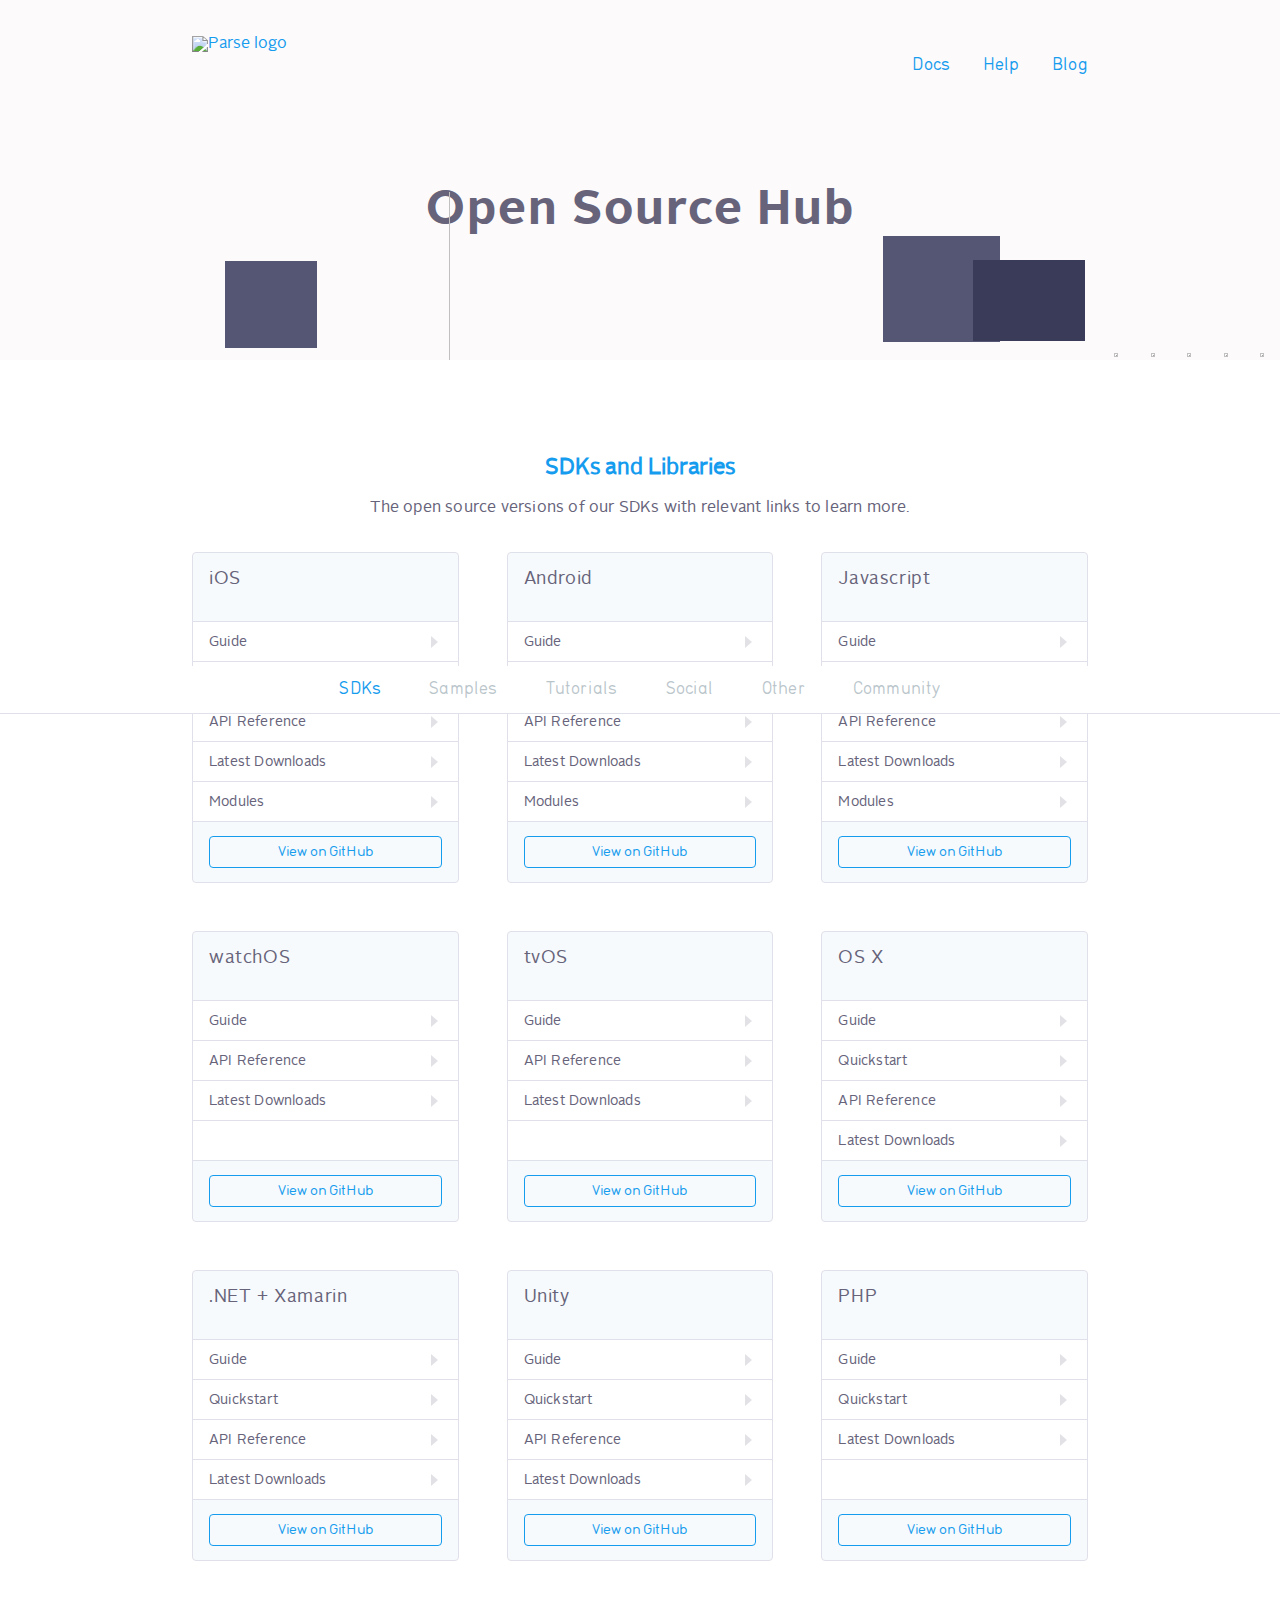
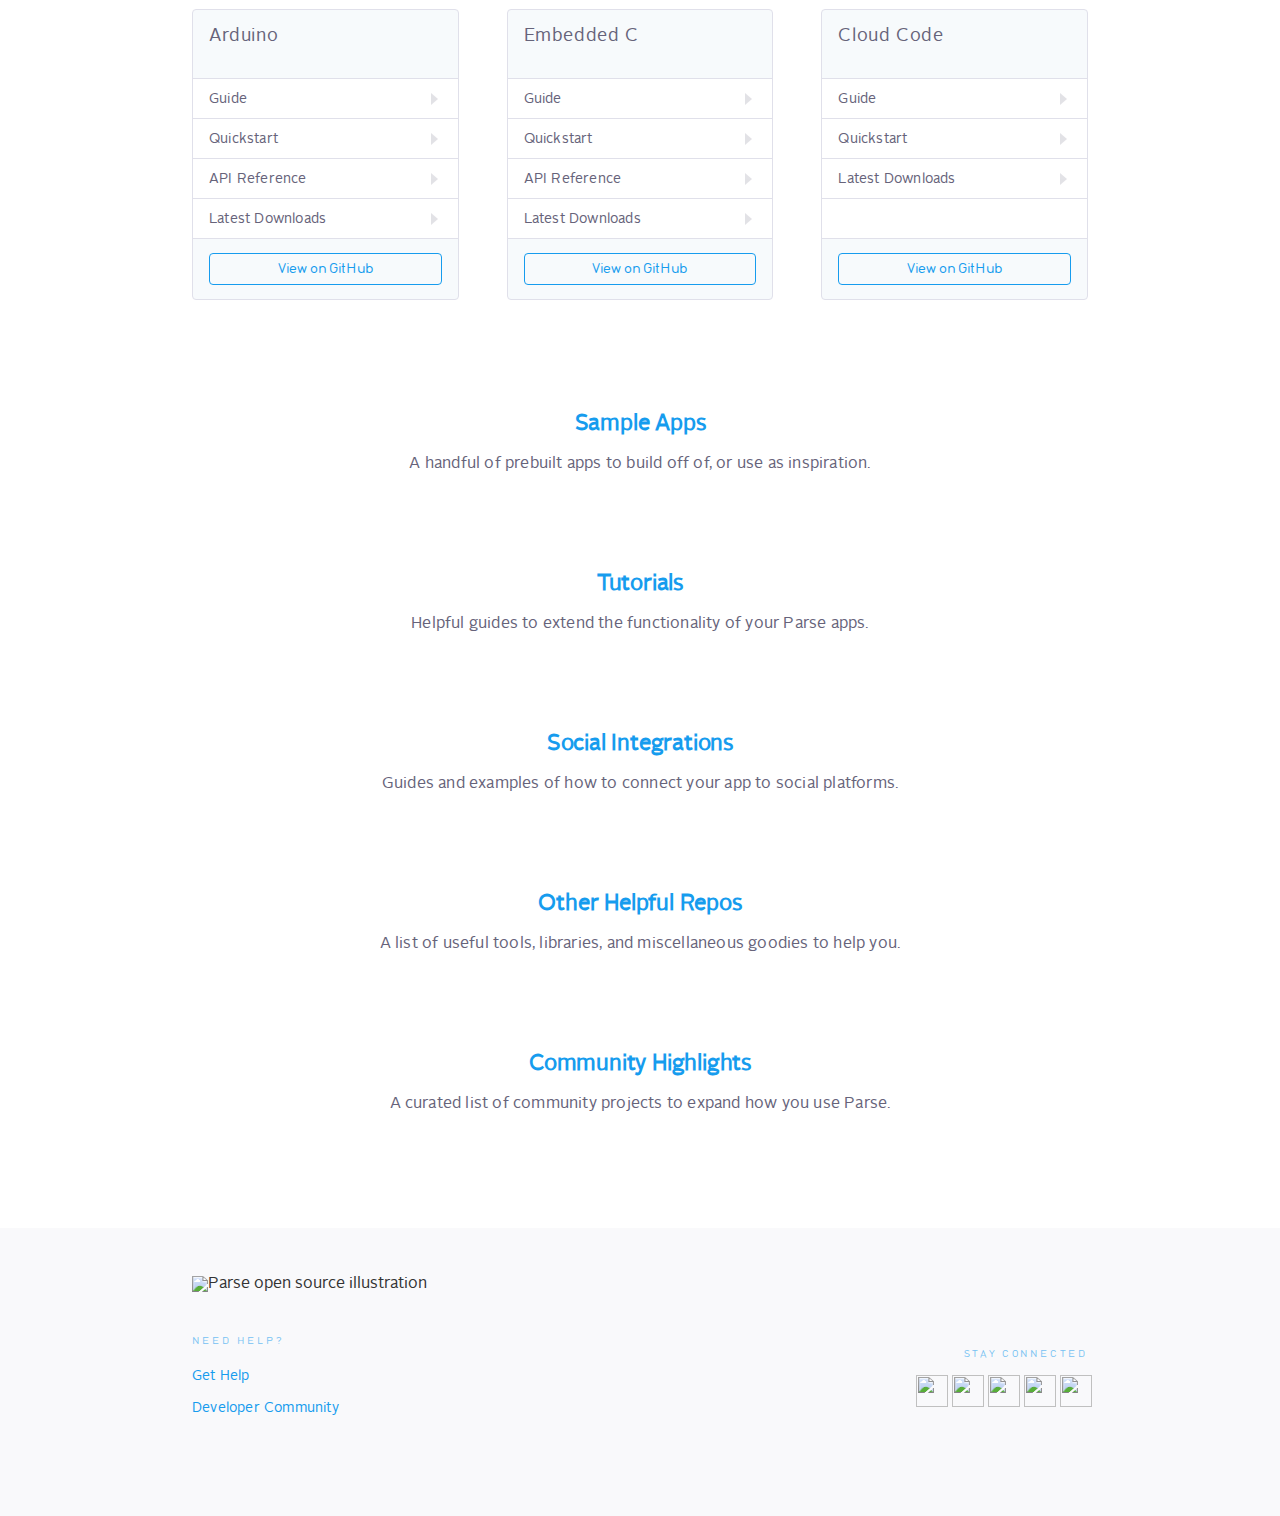
==== commit 6c1a12b4: "new version" ====
--- a/_layouts/default.html
+++ b/_layouts/default.html
@@ -169,7 +169,7 @@
                     <div class="repo iosRepo">
                         <div class="repoTitle">
                             <img src="img/ios.svg" alt="" class="SDKLogo">
-                            <h4>iOS + OS X</h4>
+                            <h4>iOS</h4>
                             <p>
                             	<span>
                             		<img src="img/starsDark.svg" alt="" class="icon">
@@ -181,24 +181,348 @@
                             	</span>
                             </p>
                         </div>
-                        <a target="_blank" href="https://www.parse.com/docs/ios/guide">
-                            <div class="repoLink">
-                                <p>Guide</p>
-                            </div>
-                        </a>
-                        <a href="https://parse.com/docs/ios/api/" target="_blank">
-                            <div class="repoLink">
-                                <p>API Reference</p>
-                            </div>
-                        </a>
-                        <div class="repoButton">
-                            <a href="https://github.com/ParsePlatform/Parse-SDK-iOS-OSX" target="_blank"><button class="outline">View on GitHub</button></a>
+                        <a href="//parse.com/docs/ios/guide" target="_blank">
+                            <div class="repoLink">
+                                <p>Guide</p>
+                            </div>
+                        </a>
+                        <a href="//parse.com/apps/quickstart" target="_blank">
+                            <div class="repoLink">
+                                <p>Quickstart</p>
+                            </div>
+                        </a>
+                        <a href="//parse.com/docs/ios/api/" target="_blank">
+                            <div class="repoLink">
+                                <p>API Reference</p>
+                            </div>
+                        </a>
+                        <a href="//github.com/ParsePlatform/Parse-SDK-iOS-OSX/releases/latest" target="_blank" class="latestRelease">
+                            <div class="repoLink">
+                                <p>Latest Downloads</p>
+                            </div>
+                        </a>
+                        <div class="repoLink expandableRepoLink">
+                            <p>Modules</p>
+                            <ul>
+                                <a href="//github.com/ParsePlatform/ParseFacebookUtils-iOS" target="_blank" class="facebookUtils"><li>Facebook Utils</li></a>
+                                <a href="//github.com/ParsePlatform/ParseTwitterUtils-iOS" target="_blank" class="twitterUtils"><li>Twitter Utils</li></a>
+                                <a href="//github.com/ParsePlatform/ParseUI-iOS" target="_blank" class="parseUI"><li>Parse UI</li></a>
+                            </ul>
+                        </div>
+                        <div class="repoButton">
+                            <a href="//github.com/ParsePlatform/Parse-SDK-iOS-OSX" target="_blank">
+                                <button class="outline">View on GitHub</button>
+                            </a>
                         </div>
                     </div>
                     <div class="repo androidRepo">
                         <div class="repoTitle">
                             <img src="img/android.svg" alt="" class="SDKLogo">
                             <h4>Android</h4>
+                            <p>
+                                <span>
+                                    <img src="img/starsDark.svg" alt="" class="icon">
+                                    <span class="sdkRepoStar"></span>
+                                </span>
+                                <span>
+                                    <img src="img/forksDark.svg" alt="" class="icon">
+                                    <span class="sdkRepoFork"></span>
+                                </span>
+                            </p>
+                        </div>
+                        <a href="//parse.com/docs/android/guide" target="_blank">
+                            <div class="repoLink">
+                                <p>Guide</p>
+                            </div>
+                        </a>
+                        <a href="//parse.com/apps/quickstart" target="_blank">
+                            <div class="repoLink">
+                                <p>Quickstart</p>
+                            </div>
+                        </a>
+                        <a href="//parse.com/docs/android/api/" target="_blank">
+                            <div class="repoLink">
+                                <p>API Reference</p>
+                            </div>
+                        </a>
+                        <a href="//github.com/ParsePlatform/Parse-SDK-Android/releases/latest" target="_blank" class="latestRelease">
+                            <div class="repoLink">
+                                <p>Latest Downloads</p>
+                            </div>
+                        </a>
+                        <div class="repoLink expandableRepoLink">
+                            <p>Modules</p>
+                            <ul>
+                                <a href="//github.com/ParsePlatform/ParseFacebookUtils-Android" target="_blank" class="facebookUtils"><li>Facebook Utils</li></a>
+                                <a href="//github.com/ParsePlatform/ParseTwitterUtils-Android" target="_blank" class="twitterUtils"><li>Twitter Utils</li></a>
+                                <a href="//github.com/ParsePlatform/ParseUI-Android" target="_blank" class="parseUI"><li>Parse UI</li></a>
+                            </ul>
+                        </div>
+                        <div class="repoButton">
+                            <a href="//github.com/ParsePlatform/Parse-SDK-Android" target="_blank">
+                                <button class="outline">View on GitHub</button>
+                            </a>
+                        </div>
+                    </div>
+                    <div class="repo javascriptRepo">
+                        <div class="repoTitle">
+                            <img src="img/javascript.svg" alt="" class="SDKLogo">
+                            <h4>Javascript</h4>
+                            <p>
+                                <span>
+                                    <img src="img/starsDark.svg" alt="" class="icon">
+                                    <span class="sdkRepoStar"></span>
+                                </span>
+                                <span>
+                                    <img src="img/forksDark.svg" alt="" class="icon">
+                                    <span class="sdkRepoFork"></span>
+                                </span>
+                            </p>
+                        </div>
+                        <a href="//parse.com/docs/js/guide" target="_blank">
+                            <div class="repoLink">
+                                <p>Guide</p>
+                            </div>
+                        </a>
+                        <a href="//parse.com/apps/quickstart" target="_blank">
+                            <div class="repoLink">
+                                <p>Quickstart</p>
+                            </div>
+                        </a>
+                        <a href="//parse.com/docs/js/api/" target="_blank">
+                            <div class="repoLink">
+                                <p>API Reference</p>
+                            </div>
+                        </a>
+                        <a href="//github.com/ParsePlatform/Parse-SDK-JS/releases/latest" target="_blank" class="latestRelease">
+                            <div class="repoLink">
+                                <p>Latest Downloads</p>
+                            </div>
+                        </a>
+                        <div class="repoLink expandableRepoLink">
+                            <p>Modules</p>
+                            <ul>
+                                <a href="//github.com/ParsePlatform/ParseReact" target="_blank" class="ParseReact">
+                                    <li>React</li>
+                                </a>
+                                
+                            </ul>
+                        </div>
+                        <div class="repoButton">
+                            <a href="//github.com/ParsePlatform/Parse-SDK-JS" target="_blank">
+                                <button class="outline">View on GitHub</button>
+                            </a>
+                        </div>
+                    </div>
+                    <div class="repo watchOSRepo">
+                        <div class="repoTitle">
+                            <img src="img/ios.svg" alt="" class="SDKLogo">
+                            <h4>watchOS</h4>
+                            <p>
+                                <span>
+                                    <img src="img/starsDark.svg" alt="" class="icon">
+                                    <span class="sdkRepoStar"></span>
+                                </span>
+                                <span>
+                                    <img src="img/forksDark.svg" alt="" class="icon">
+                                    <span class="sdkRepoFork"></span>
+                                </span>
+                            </p>
+                        </div>
+                        <a href="//parse.com/docs/ios/guide" target="_blank">
+                            <div class="repoLink">
+                                <p>Guide</p>
+                            </div>
+                        </a>
+                        <a href="//parse.com/docs/ios/api/" target="_blank">
+                            <div class="repoLink">
+                                <p>API Reference</p>
+                            </div>
+                        </a>
+                        <a href="//github.com/ParsePlatform/Parse-SDK-iOS-OSX/releases/latest" target="_blank" class="latestRelease">
+                            <div class="repoLink">
+                                <p>Latest Downloads</p>
+                            </div>
+                        </a>
+                        <a target="_blank">
+                            <div class="repoLink blankRepoLink">
+                                <p></p>
+                            </div>
+                        </a>
+                        <div class="repoButton">
+                            <a href="//github.com/ParsePlatform/Parse-SDK-iOS-OSX" target="_blank">
+                                <button class="outline">View on GitHub</button>
+                            </a>
+                        </div>
+                    </div>
+                    <div class="repo tvOSRepo">
+                        <div class="repoTitle">
+                            <img src="img/osx.svg" alt="" class="SDKLogo">
+                            <h4>tvOS</h4>
+                            <p>
+                                <span>
+                                    <img src="img/starsDark.svg" alt="" class="icon">
+                                    <span class="sdkRepoStar"></span>
+                                </span>
+                                <span>
+                                    <img src="img/forksDark.svg" alt="" class="icon">
+                                    <span class="sdkRepoFork"></span>
+                                </span>
+                            </p>
+                        </div>
+                       <a href="//parse.com/docs/ios/guide" target="_blank">
+                            <div class="repoLink">
+                                <p>Guide</p>
+                            </div>
+                        </a>
+                        <a href="//parse.com/docs/ios/api/" target="_blank">
+                            <div class="repoLink">
+                                <p>API Reference</p>
+                            </div>
+                        </a>
+                        <a href="//github.com/ParsePlatform/Parse-SDK-iOS-OSX/releases/latest" target="_blank" class="latestRelease">
+                            <div class="repoLink">
+                                <p>Latest Downloads</p>
+                            </div>
+                        </a>
+                        <a target="_blank">
+                            <div class="repoLink blankRepoLink">
+                                <p></p>
+                            </div>
+                        </a>
+                        <div class="repoButton">
+                            <a href="//github.com/ParsePlatform/Parse-SDK-iOS-OSX" target="_blank">
+                                <button class="outline">View on GitHub</button>
+                            </a>
+                        </div>
+                    </div>
+                    <div class="repo osxRepo">
+                        <div class="repoTitle">
+                            <img src="img/osx.svg" alt="" class="SDKLogo">
+                            <h4>OS X</h4>
+                            <p>
+                                <span>
+                                    <img src="img/starsDark.svg" alt="" class="icon">
+                                    <span class="sdkRepoStar"></span>
+                                </span>
+                                <span>
+                                    <img src="img/forksDark.svg" alt="" class="icon">
+                                    <span class="sdkRepoFork"></span>
+                                </span>
+                            </p>
+                        </div>
+                        <a href="//parse.com/docs/osx/guide" target="_blank">
+                            <div class="repoLink">
+                                <p>Guide</p>
+                            </div>
+                        </a>
+                        <a href="//parse.com/apps/quickstart" target="_blank">
+                            <div class="repoLink">
+                                <p>Quickstart</p>
+                            </div>
+                        </a>
+                        <a href="//parse.com/docs/osx/api/" target="_blank">
+                            <div class="repoLink">
+                                <p>API Reference</p>
+                            </div>
+                        </a>
+                        <a href="//github.com/ParsePlatform/Parse-SDK-iOS-OSX/releases/latest" target="_blank" class="latestRelease">
+                            <div class="repoLink">
+                                <p>Latest Downloads</p>
+                            </div>
+                        </a>
+                        <div class="repoButton">
+                            <a href="//github.com/ParsePlatform/Parse-SDK-iOS-OSX" target="_blank">
+                                <button class="outline">View on GitHub</button>
+                            </a>
+                        </div>
+                    </div>
+                    <div class="repo xamarinRepo">
+                        <div class="repoTitle">
+                            <img src="img/net.svg" alt="" class="SDKLogo">
+                            <h4>.NET + Xamarin</h4>
+                            <p>
+                                <span>
+                                    <img src="img/starsDark.svg" alt="" class="icon">
+                                    <span class="sdkRepoStar"></span>
+                                </span>
+                                <span>
+                                    <img src="img/forksDark.svg" alt="" class="icon">
+                                    <span class="sdkRepoFork"></span>
+                                </span>
+                            </p>
+                        </div>
+                        <a href="//parse.com/docs/dotnet/guide" target="_blank">
+                            <div class="repoLink">
+                                <p>Guide</p>
+                            </div>
+                        </a>
+                        <a href="//parse.com/apps/quickstart" target="_blank">
+                            <div class="repoLink">
+                                <p>Quickstart</p>
+                            </div>
+                        </a>
+                        <a href="//parse.com/docs/dotnet/api/Index.html" target="_blank">
+                            <div class="repoLink">
+                                <p>API Reference</p>
+                            </div>
+                        </a>
+                        <a href="//github.com/ParsePlatform/Parse-SDK-dotNET/releases/latest" target="_blank" class="latestRelease">
+                            <div class="repoLink">
+                                <p>Latest Downloads</p>
+                            </div>
+                        </a>
+                        <div class="repoButton">
+                            <a href="//github.com/ParsePlatform/Parse-SDK-dotNET" target="_blank">
+                                <button class="outline">View on GitHub</button>
+                            </a>
+                        </div>
+                    </div>
+                    <div class="repo unityRepo">
+                        <div class="repoTitle">
+                            <img src="img/unity.svg" alt="" class="SDKLogo">
+                            <h4>Unity</h4>
+                            <p>
+                                <span>
+                                    <img src="img/starsDark.svg" alt="" class="icon">
+                                    <span class="sdkRepoStar"></span>
+                                </span>
+                                <span>
+                                    <img src="img/forksDark.svg" alt="" class="icon">
+                                    <span class="sdkRepoFork"></span>
+                                </span>
+                            </p>
+                        </div>
+                        <a href="//parse.com/docs/unity/guide" target="_blank">
+                            <div class="repoLink">
+                                <p>Guide</p>
+                            </div>
+                        </a>
+                        <a href="//parse.com/apps/quickstart" target="_blank">
+                            <div class="repoLink">
+                                <p>Quickstart</p>
+                            </div>
+                        </a>
+                        <a href="//parse.com/docs/dotnet/api/Index.html" target="_blank">
+                            <div class="repoLink">
+                                <p>API Reference</p>
+                            </div>
+                        </a>
+                        <a href="//github.com/ParsePlatform/Parse-SDK-dotNET/releases/latest" target="_blank" class="latestRelease">
+                            <div class="repoLink">
+                                <p>Latest Downloads</p>
+                            </div>
+                        </a>
+                        <div class="repoButton">
+                            <a href="//github.com/ParsePlatform/Parse-SDK-dotNET" target="_blank">
+                                <button class="outline">View on GitHub</button>
+                            </a>
+                        </div>
+                    </div>
+                    <div class="repo phpRepo">
+                        <div class="repoTitle">
+                            <img src="img/php.svg" alt="" class="SDKLogo">
+                            <h4>PHP</h4>
                             <p>
                             	<span>
                             		<img src="img/starsDark.svg" alt="" class="icon">
@@ -210,24 +534,36 @@
                             	</span>
                             </p>
                         </div>
-                        <a target="_blank" href="https://www.parse.com/docs/android/guide">
-                            <div class="repoLink">
-                                <p>Guide</p>
-                            </div>
-                        </a>
-                        <a href="https://parse.com/docs/android/api/" target="_blank">
-                            <div class="repoLink">
-                                <p>API Reference</p>
-                            </div>
-                        </a>
-                        <div class="repoButton">
-                            <a href="https://github.com/ParsePlatform/Parse-SDK-Android" target="_blank"><button class="outline">View on GitHub</button></a>
-                        </div>
-                    </div>
-                    <div class="repo javascriptRepo">
-                        <div class="repoTitle">
-                            <img src="img/js.svg" alt="" class="SDKLogo">
-                            <h4>Javascript</h4>
+                        <a href="//parse.com/docs/php/guide" target="_blank">
+                            <div class="repoLink">
+                                <p>Guide</p>
+                            </div>
+                        </a>
+                        <a href="//parse.com/apps/quickstart" target="_blank">
+                            <div class="repoLink">
+                                <p>Quickstart</p>
+                            </div>
+                        </a>
+                        <a href="//github.com/ParsePlatform/parse-php-sdk" target="_blank" class="latestRelease">
+                            <div class="repoLink">
+                                <p>Latest Downloads</p>
+                            </div>
+                        </a>
+                        <a target="_blank">
+                            <div class="repoLink blankRepoLink">
+                                <p></p>
+                            </div>
+                        </a>
+                        <div class="repoButton">
+                            <a href="//github.com/parseplatform/parse-php-sdk" target="_blank">
+                                <button class="outline">View on GitHub</button>
+                            </a>
+                        </div>
+                    </div>
+                    <div class="repo arduinoRepo">
+                        <div class="repoTitle arduinoRepo">
+                            <img src="img/arduino.svg" alt="" class="SDKLogo">
+                            <h4>Arduino</h4>
                             <p>
                             	<span>
                             		<img src="img/starsDark.svg" alt="" class="icon">
@@ -239,24 +575,36 @@
                             	</span>
                             </p>
                         </div>
-                        <a href="https://www.parse.com/docs/js/guide" target="_blank">
-                            <div class="repoLink">
-                                <p>Guide</p>
-                            </div>
-                        </a>
-                        <a href="https://parse.com/docs/js/api/" target="_blank">
-                            <div class="repoLink">
-                                <p>API Reference</p>
-                            </div>
-                        </a>
-                        <div class="repoButton">
-                            <a href="https://github.com/ParsePlatform/Parse-SDK-JS" target="_blank"><button class="outline">View on GitHub</button></a>
-                        </div>
-                    </div>
-                    <div class="repo phpRepo">
-                        <div class="repoTitle">
-                            <img src="img/php.svg" alt="" class="SDKLogo">
-                            <h4>PHP</h4>
+                        <a href="//parse.com/docs/arduino/guide" target="_blank">
+                            <div class="repoLink">
+                                <p>Guide</p>
+                            </div>
+                        </a>
+                        <a href="//parse.com/apps/quickstart" target="_blank">
+                            <div class="repoLink">
+                                <p>Quickstart</p>
+                            </div>
+                        </a>
+                        <a href="//parse.com/docs/arduino/api/" target="_blank">
+                            <div class="repoLink">
+                                <p>API Reference</p>
+                            </div>
+                        </a>
+                        <a href="//github.com/ParsePlatform/Parse-SDK-Arduino/releases/latest" target="_blank" class="latestRelease">
+                            <div class="repoLink">
+                                <p>Latest Downloads</p>
+                            </div>
+                        </a>
+                        <div class="repoButton">
+                            <a href="//github.com/parseplatform/parse-embedded-sdks" target="_blank">
+                                <button class="outline">View on GitHub</button>
+                            </a>
+                        </div>
+                    </div>
+                    <div class="repo embeddedRepo">
+                        <div class="repoTitle">
+                            <img src="img/c.svg" alt="" class="SDKLogo">
+                            <h4>Embedded C</h4>
                             <p>
                             	<span>
                             		<img src="img/starsDark.svg" alt="" class="icon">
@@ -268,105 +616,71 @@
                             	</span>
                             </p>
                         </div>
-                        <a href="https://www.parse.com/docs/php/guide" target="_blank">
-                            <div class="repoLink">
-                                <p>Guide</p>
-                            </div>
-                        </a>
-                        <a href="https://github.com/parseplatform/parse-php-sdk" target="_blank">
-                            <div class="repoLink">
-                                <p>API Reference</p>
-                            </div>
-                        </a>
-                        <div class="repoButton">
-                            <a href="https://github.com/ParsePlatform/parse-php-sdk" target="_blank"><button class="outline">View on GitHub</button></a>
-                        </div>
-                    </div>
-                    <div class="repo xamarinRepo">
-                        <div class="repoTitle">
-                            <img src="img/net.svg" alt="" class="SDKLogo">
-                            <h4>.net + Xamarin</h4>
-                            <p>
-                            	<span>
-                            		<img src="img/starsDark.svg" alt="" class="icon">
-                            		<span class="sdkRepoStar"></span>
-                            	</span>
-                            	<span>
-                            		<img src="img/forksDark.svg" alt="" class="icon">
-                            		<span class="sdkRepoFork"></span>
-                            	</span>
-                            </p>
-                        </div>
-                        <a href="https://www.parse.com/docs/dotnet/guide" target="_blank">
-                            <div class="repoLink">
-                                <p>Guide</p>
-                            </div>
-                        </a>
-                        <a href="http://parse.com/docs/dotnet/api/Index.html" target="_blank">
-                            <div class="repoLink">
-                                <p>API Reference</p>
-                            </div>
-                        </a>
-                        <div class="repoButton">
-                            <a href="https://github.com/ParsePlatform/Parse-SDK-dotNET" target="_blank"><button class="outline">View on GitHub</button></a>
-                        </div>
-                    </div>
-                    <div class="repo arduinoRepo">
-                        <div class="repoTitle arduinoRepo">
-                            <img src="img/arduino.svg" alt="" class="SDKLogo">
-                            <h4>Arduino</h4>
-                            <p>
-                            	<span>
-                            		<img src="img/starsDark.svg" alt="" class="icon">
-                            		<span class="sdkRepoStar"></span>
-                            	</span>
-                            	<span>
-                            		<img src="img/forksDark.svg" alt="" class="icon">
-                            		<span class="sdkRepoFork"></span>
-                            	</span>
-                            </p>
-                        </div>
-                        <a href="https://www.parse.com/docs/arduino/guide" target="_blank">
-                            <div class="repoLink">
-                                <p>Guide</p>
-                            </div>
-                        </a>
-                        <a href="https://parse.com/docs/arduino/api/" target="_blank">
-                            <div class="repoLink">
-                                <p>API Reference</p>
-                            </div>
-                        </a>
-                        <div class="repoButton">
-                            <a href="https://github.com/ParsePlatform/Parse-SDK-Arduino" target="_blank"><button class="outline">View on GitHub</button></a>
-                        </div>
-                    </div>
-                    <div class="repo embeddedRepo">
-                        <div class="repoTitle">
-                            <img src="img/arduino.svg" alt="" class="SDKLogo">
-                            <h4>Embedded</h4>
-                            <p>
-                            	<span>
-                            		<img src="img/starsDark.svg" alt="" class="icon">
-                            		<span class="sdkRepoStar"></span>
-                            	</span>
-                            	<span>
-                            		<img src="img/forksDark.svg" alt="" class="icon">
-                            		<span class="sdkRepoFork"></span>
-                            	</span>
-                            </p>
-                        </div>
-                        <a href="https://www.parse.com/docs/embedded_c/guide" target="_blank">
-                            <div class="repoLink">
-                                <p>Guide</p>
-                            </div>
-                        </a>
-                        <a href="https://www.parse.com/docs/embedded_c/api/" target="_blank">
-                            <div class="repoLink">
-                                <p>API Reference</p>
-                            </div>
-                        </a>
-                        <div class="repoButton">
-                            <a href="https://github.com/ParsePlatform/parse-embedded-sdks" target="_blank"><button class="outline">View on GitHub</button></a>
+                        <a href="//parse.com/docs/embedded_c/guide" target="_blank">
+                            <div class="repoLink">
+                                <p>Guide</p>
+                            </div>
+                        </a>
+                        <a href="//parse.com/apps/quickstart" target="_blank">
+                            <div class="repoLink">
+                                <p>Quickstart</p>
+                            </div>
+                        </a>
+                        <a href="//parse.com/docs/embedded_c/api/" target="_blank">
+                            <div class="repoLink">
+                                <p>API Reference</p>
+                            </div>
+                        </a>
+                        <a href="//github.com/ParsePlatform/parse-embedded-sdks/releases/latest" target="_blank" class="latestRelease">
+                            <div class="repoLink">
+                                <p>Latest Downloads</p>
+                            </div>
+                        </a>
+                        <div class="repoButton">
+                            <a href="//github.com/parseplatform/parse-embedded-sdks" target="_blank">
+                                <button class="outline">View on GitHub</button>
+                            </a>
+                        </div>
+                    </div>
+                    <div class="repo cloudCodeRepo">
+                        <div class="repoTitle">
+                            <img src="img/cloudcode.svg" alt="" class="SDKLogo">
+                            <h4>Cloud Code</h4>
+                            <p>
+                                <span>
+                                    <img src="img/starsDark.svg" alt="" class="icon">
+                                    <span class="sdkRepoStar"></span>
+                                </span>
+                                <span>
+                                    <img src="img/forksDark.svg" alt="" class="icon">
+                                    <span class="sdkRepoFork"></span>
+                                </span>
+                            </p>
+                        </div>
+                        <a href="//parse.com/docs/cloudcode/guide" target="_blank">
+                            <div class="repoLink">
+                                <p>Guide</p>
+                            </div>
+                        </a>
+                        <a href="//parse.com/apps/quickstart" target="_blank">
+                            <div class="repoLink">
+                                <p>Quickstart</p>
+                            </div>
+                        </a>
+                        <a href="//github.com/ParsePlatform/parse-cli/releases/latest" target="_blank" class="latestRelease">
+                            <div class="repoLink">
+                                <p>Latest Downloads</p>
+                            </div>
+                        </a>
+                        <a target="_blank">
+                            <div class="repoLink blankRepoLink">
+                                <p></p>
+                            </div>
+                        </a>
+                        <div class="repoButton">
+                            <a href="//github.com/ParsePlatform/parse-cli" target="_blank">
+                                <button class="outline">View on GitHub</button>
+                            </a>
                         </div>
                     </div>
                 </section>
--- a/css/main.css
+++ b/css/main.css
@@ -123,7 +123,7 @@
 h4 {
   font-family: 'alrightRegular';
   font-size: 18px;
-  letter-spacing: 0.2px;
+  letter-spacing: 0.6px;
   line-height: 32px;
   margin: 0px;
   white-space: nowrap;
@@ -184,10 +184,11 @@
   height: 32px;
   line-height: 32px;
   -webkit-transition: 0.4s cubic-bezier(0.4, 0, 0.2, 1);
-  transition: 0.4s cubic-bezier(0.4, 0, 0.2, 1); }
+  transition: 0.4s cubic-bezier(0.4, 0, 0.2, 1);
+  font-weight: 100; }
   button.outline, .button.outline {
     background: transparent;
-    border: 2px solid #169CEE;
+    border: 1px solid #169CEE;
     color: #169CEE; }
     button.outline:hover, .button.outline:hover {
       background: #169CEE;
@@ -198,8 +199,10 @@
   z-index: 99;
   top: 24px;
   width: 100%;
-  height: 80px;
-  pointer-events: none; }
+  height: 80px; }
+  nav .container a {
+    display: inline-block;
+    z-index: 101; }
   nav .logo {
     height: 56px;
     margin: 12px 0px; }
@@ -210,7 +213,6 @@
     float: right;
     margin: 0px;
     padding: 0px;
-    pointer-events: all;
     position: relative;
     top: 2px; }
     nav ul a {
@@ -316,7 +318,8 @@
   bottom: 0px;
   left: 0px;
   width: 100%;
-  height: 100%; }
+  height: 100%;
+  pointer-events: none; }
   .headerIllustration .skyline {
     height: 100%; }
   .headerIllustration .illustrationForeground {
@@ -705,7 +708,7 @@
 
 .repo, .repoList {
   border: 1px solid #E0E0EA;
-  background: rgba(14, 105, 161, 0.025);
+  background: rgba(14, 105, 161, 0.03);
   overflow: hidden; }
   .repo .repoDescription p, .repoList .repoDescription p {
     font-size: 14px;
@@ -735,13 +738,18 @@
     text-overflow: ellipsis;
     overflow: hidden; }
   .repo .SDKLogo {
-    height: 48px;
+    height: 30px;
     position: absolute;
-    top: 11px;
+    top: 0px;
+    bottom: 0px;
+    margin: auto 0;
     right: 16px; }
   .repo .repoTitle {
     padding: 10px 16px;
     position: relative; }
+    .repo .repoTitle h4 {
+      -webkit-transition: 0.4s cubic-bezier(0.4, 0, 0.2, 1);
+      transition: 0.4s cubic-bezier(0.4, 0, 0.2, 1); }
     .repo .repoTitle p {
       margin: 0px;
       opacity: 0.45;
@@ -751,7 +759,7 @@
       .repo .repoTitle p span {
         margin-right: 24px; }
   .repo .repoLink {
-    height: 48px;
+    height: 40px;
     border-top: 1px solid #E0E0EA;
     position: relative;
     cursor: pointer;
@@ -761,23 +769,57 @@
     .repo .repoLink:first-of-type {
       margin-top: 0px; }
     .repo .repoLink p {
-      line-height: 46px;
+      line-height: 40px;
       padding: 0px 16px;
-      color: #66637A; }
-    .repo .repoLink:hover:after {
+      color: #66637A;
+      margin: 0px; }
+    .repo .repoLink:not(.blankRepoLink):hover:after {
       opacity: 1; }
-    .repo .repoLink:after {
+    .repo .repoLink:not(.blankRepoLink):after {
       -webkit-transition: 0.4s cubic-bezier(0.4, 0, 0.2, 1);
       transition: 0.4s cubic-bezier(0.4, 0, 0.2, 1);
       content: "";
       position: absolute;
       right: 12px;
-      top: 12px;
+      top: 8px;
       width: 24px;
       height: 24px;
       background: url("../img/arrowRight.svg") no-repeat center;
       background-size: 100% auto;
       opacity: 0.18; }
+    .repo .repoLink.expandableRepoLink {
+      min-height: 40px;
+      height: auto;
+      max-height: 40px;
+      overflow: hidden;
+      -webkit-transition: 0.4s cubic-bezier(0.4, 0, 0.2, 1);
+      transition: 0.4s cubic-bezier(0.4, 0, 0.2, 1); }
+      .repo .repoLink.expandableRepoLink p {
+        border-bottom: 1px solid #E0E0EA; }
+      .repo .repoLink.expandableRepoLink ul {
+        padding: 12px 0px;
+        margin: 0px;
+        background: rgba(224, 224, 234, 0.2); }
+        .repo .repoLink.expandableRepoLink ul li {
+          margin-left: 16px;
+          padding-left: 12px;
+          font-size: 14px;
+          color: rgba(85, 85, 114, 0.6);
+          line-height: 24px;
+          list-style: none;
+          border-left: 1px solid #E0E0EA;
+          -webkit-transition: 0.2s cubic-bezier(0.4, 0, 0.2, 1);
+          transition: 0.2s cubic-bezier(0.4, 0, 0.2, 1); }
+          .repo .repoLink.expandableRepoLink ul li:hover {
+            color: #555572;
+            border-left: 1px solid #555572; }
+      .repo .repoLink.expandableRepoLink.expanded {
+        max-height: 240px; }
+        .repo .repoLink.expandableRepoLink.expanded:not(.blankRepoLink):after {
+          -webkit-transform: rotate(90deg);
+              -ms-transform: rotate(90deg);
+                  transform: rotate(90deg);
+          opacity: 1; }
   .repo .repoDescription {
     background: #ffffff;
     border-top: 1px solid #E0E0EA;
@@ -790,30 +832,29 @@
     padding: 12px 16px; }
   .repo .repoButton {
     padding: 14px 16px;
-    border-top: 1px solid #E0E0EA; }
+    border-top: 1px solid #E0E0EA;
+    min-height: 61px; }
     .repo .repoButton button {
       width: 100%; }
+  @media screen and (max-width: 960px) {
+    .repo {
+      width: calc(33.333333333% - 24px);
+      margin-right: calc(32px); } }
   @media screen and (max-width: 600px) {
     .repo {
       float: none;
       width: 100%; } }
-  @media screen and (max-width: 960px) {
-    .repo {
-      width: calc(33.333333333% - 24px);
-      margin-right: calc(32px); } }
 
 .repoList {
   width: 100%;
   max-width: 650px;
   margin: 0 auto;
   height: 72px;
-  background: rgba(14, 105, 161, 0.025);
+  background: rgba(14, 105, 161, 0.03);
   position: relative;
   border-bottom: 0px; }
   .repoList:hover .repoTitle h4 {
-    color: #169CEE;
-    -webkit-transition: 0.3s cubic-bezier(0.4, 0, 0.2, 1);
-    transition: 0.3s cubic-bezier(0.4, 0, 0.2, 1); }
+    color: #169CEE; }
   .repoList .repoTitle, .repoList .repoDescription, .repoList .repoInfo {
     position: absolute; }
     .repoList .repoTitle h4, .repoList .repoTitle p, .repoList .repoDescription h4, .repoList .repoDescription p, .repoList .repoInfo h4, .repoList .repoInfo p {
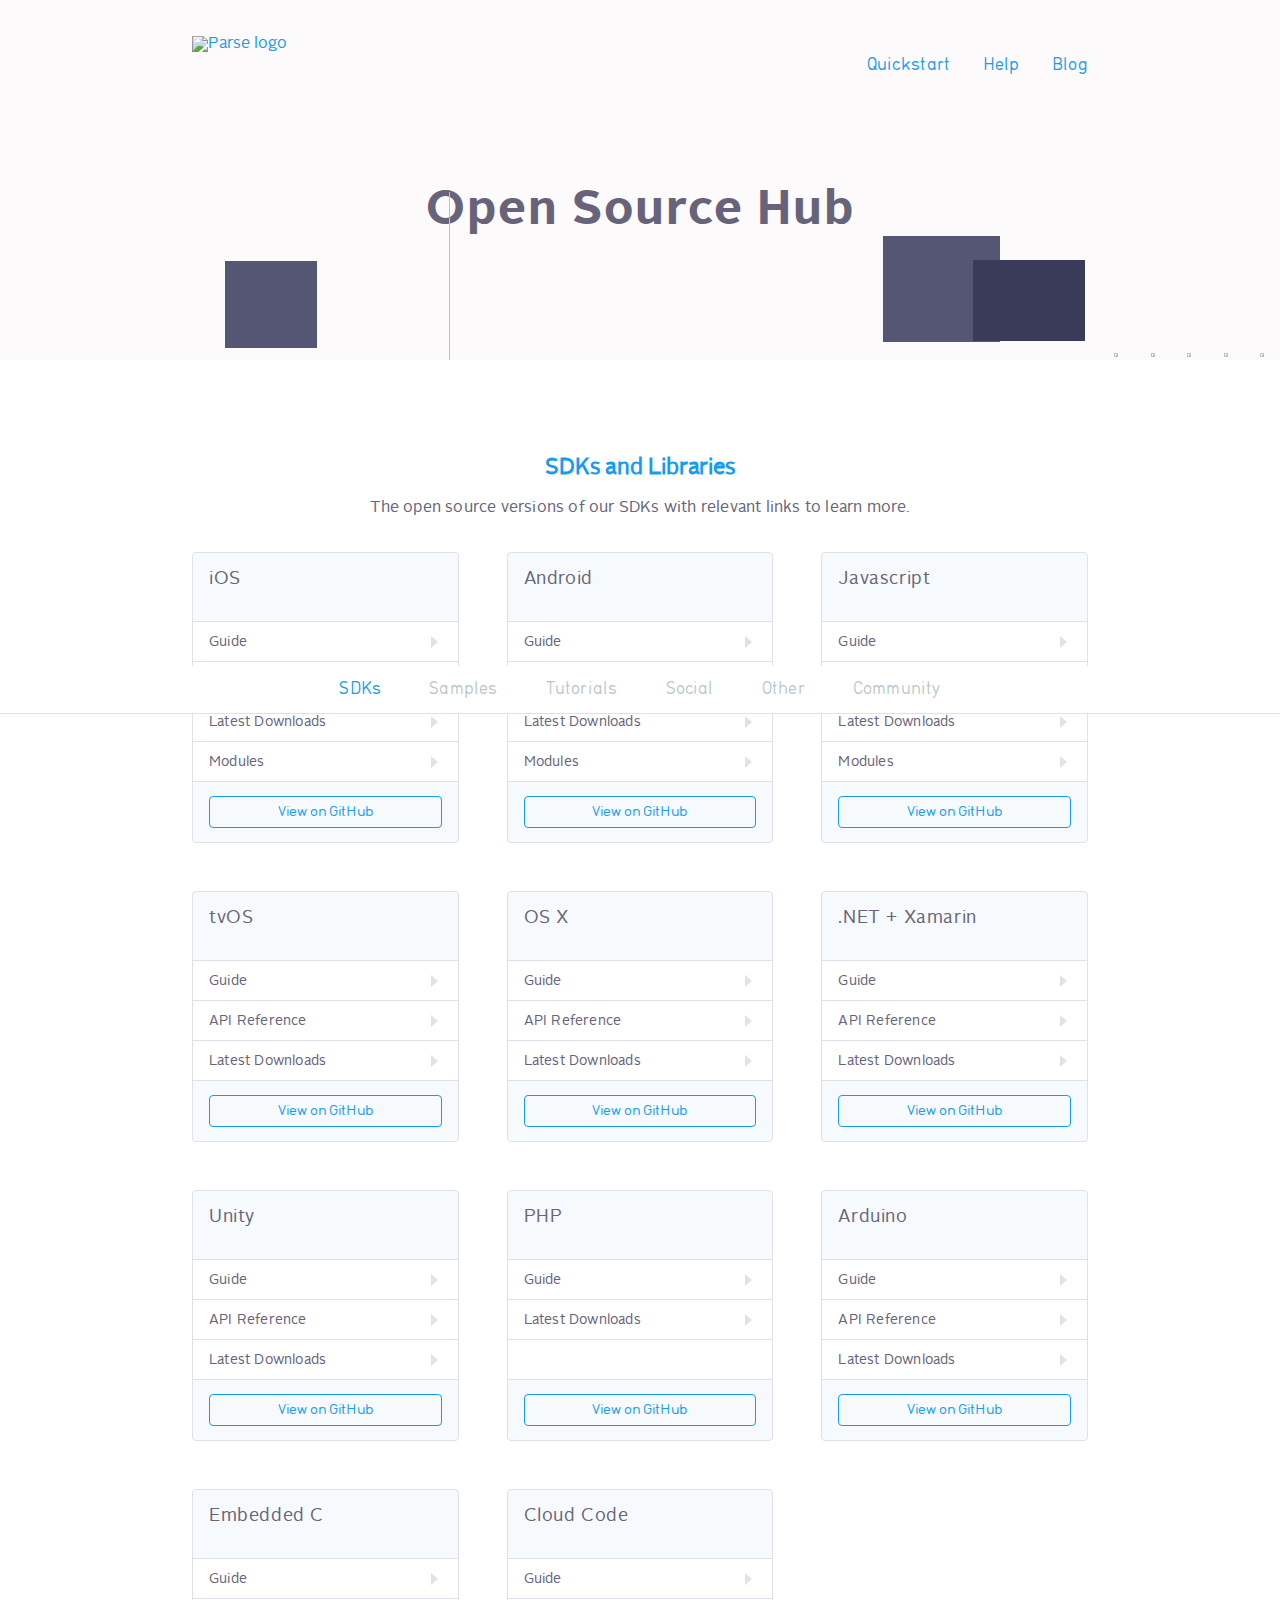
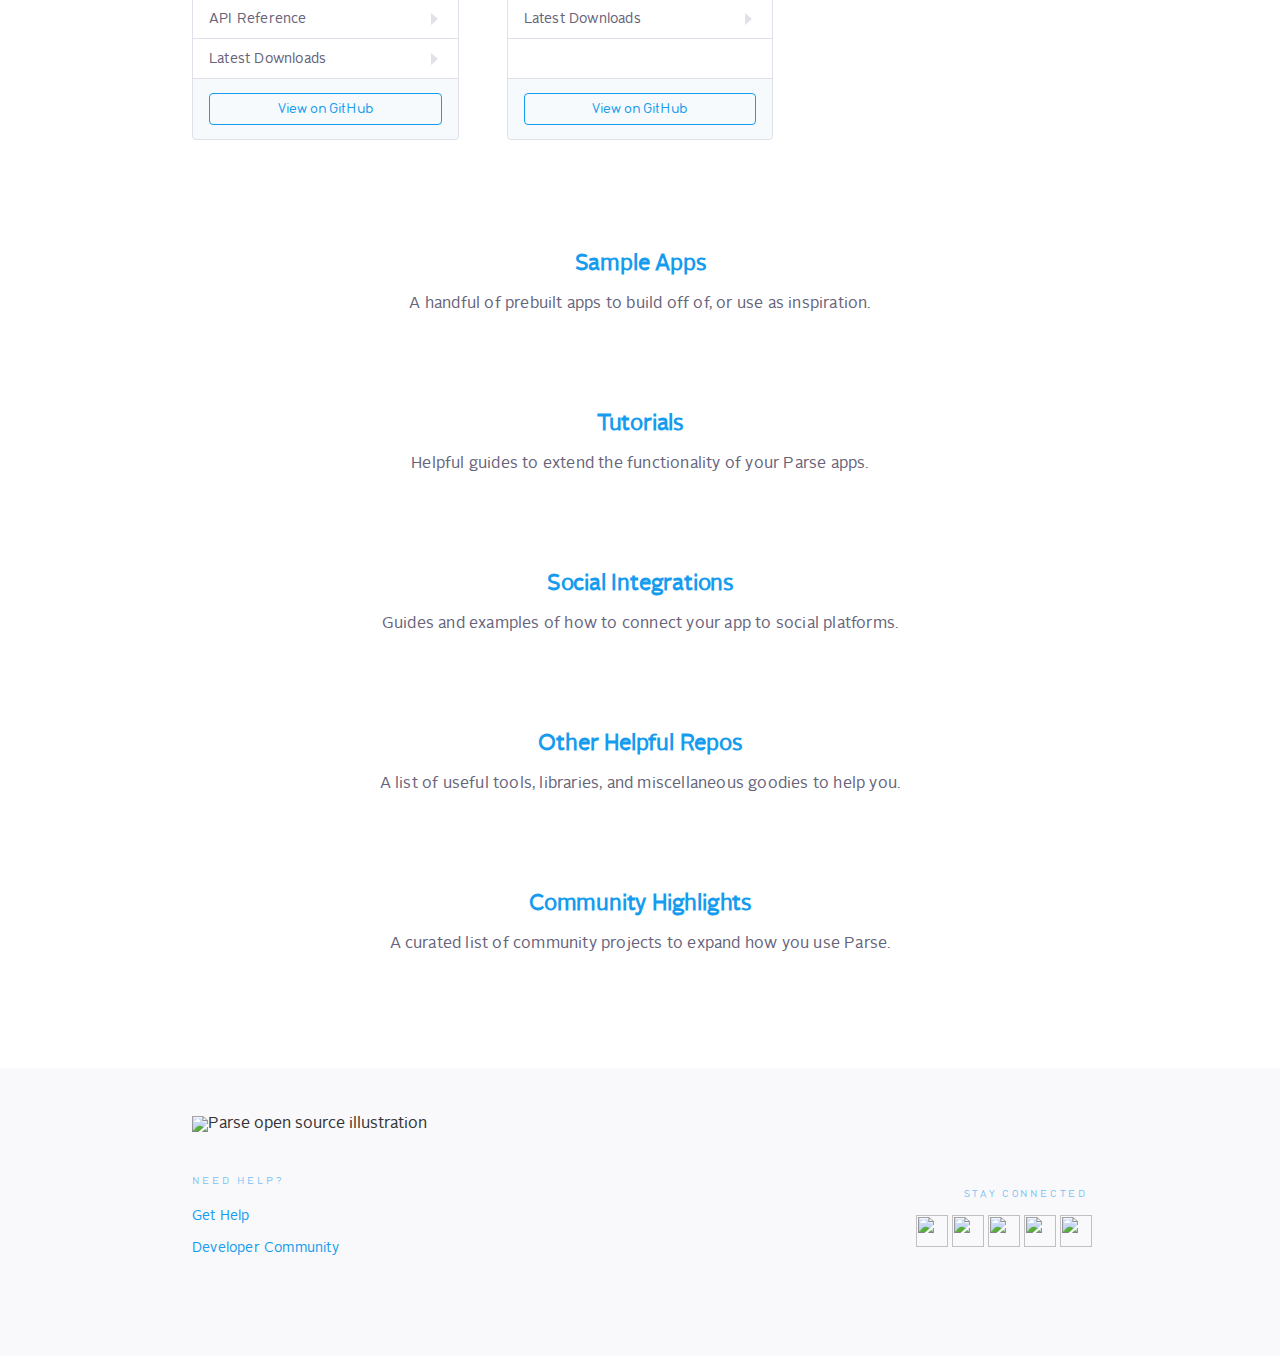
==== commit a29aa538: "new layout" ====
--- a/_layouts/default.html
+++ b/_layouts/default.html
@@ -31,9 +31,9 @@
                     <img src="img/logo.svg" alt="Parse logo" class="logo">
                 </a>
                 <ul>
-                	<a href="https://parse.com/docs"  target="_blank"><li>Docs</li></a>
-                    <a href="https://parse.com/help" target="_blank"><li>Help</li></a>
-                    <a href="https://parse.com/blog"  target="_blank"><li>Blog</li></a>
+                    <a href="//parse.com/apps/quickstart" target="_blank"><li>Quickstart</li></a>
+                    <a href="//parse.com/docs" target="_blank"><li>Help</li></a>
+                    <a href="//parse.com/blog" target="_blank"><li>Blog</li></a>
                 </ul>
             </div>
         </nav>
@@ -186,11 +186,6 @@
                                 <p>Guide</p>
                             </div>
                         </a>
-                        <a href="//parse.com/apps/quickstart" target="_blank">
-                            <div class="repoLink">
-                                <p>Quickstart</p>
-                            </div>
-                        </a>
                         <a href="//parse.com/docs/ios/api/" target="_blank">
                             <div class="repoLink">
                                 <p>API Reference</p>
@@ -235,11 +230,6 @@
                                 <p>Guide</p>
                             </div>
                         </a>
-                        <a href="//parse.com/apps/quickstart" target="_blank">
-                            <div class="repoLink">
-                                <p>Quickstart</p>
-                            </div>
-                        </a>
                         <a href="//parse.com/docs/android/api/" target="_blank">
                             <div class="repoLink">
                                 <p>API Reference</p>
@@ -282,11 +272,6 @@
                         <a href="//parse.com/docs/js/guide" target="_blank">
                             <div class="repoLink">
                                 <p>Guide</p>
-                            </div>
-                        </a>
-                        <a href="//parse.com/apps/quickstart" target="_blank">
-                            <div class="repoLink">
-                                <p>Quickstart</p>
                             </div>
                         </a>
                         <a href="//parse.com/docs/js/api/" target="_blank">
@@ -314,10 +299,10 @@
                             </a>
                         </div>
                     </div>
-                    <div class="repo watchOSRepo">
-                        <div class="repoTitle">
-                            <img src="img/ios.svg" alt="" class="SDKLogo">
-                            <h4>watchOS</h4>
+                    <div class="repo tvOSRepo">
+                        <div class="repoTitle">
+                            <img src="img/osx.svg" alt="" class="SDKLogo">
+                            <h4>tvOS</h4>
                             <p>
                                 <span>
                                     <img src="img/starsDark.svg" alt="" class="icon">
@@ -329,7 +314,7 @@
                                 </span>
                             </p>
                         </div>
-                        <a href="//parse.com/docs/ios/guide" target="_blank">
+                       <a href="//parse.com/docs/ios/guide" target="_blank">
                             <div class="repoLink">
                                 <p>Guide</p>
                             </div>
@@ -344,21 +329,16 @@
                                 <p>Latest Downloads</p>
                             </div>
                         </a>
-                        <a target="_blank">
-                            <div class="repoLink blankRepoLink">
-                                <p></p>
-                            </div>
-                        </a>
                         <div class="repoButton">
                             <a href="//github.com/ParsePlatform/Parse-SDK-iOS-OSX" target="_blank">
                                 <button class="outline">View on GitHub</button>
                             </a>
                         </div>
                     </div>
-                    <div class="repo tvOSRepo">
+                    <div class="repo osxRepo">
                         <div class="repoTitle">
                             <img src="img/osx.svg" alt="" class="SDKLogo">
-                            <h4>tvOS</h4>
+                            <h4>OS X</h4>
                             <p>
                                 <span>
                                     <img src="img/starsDark.svg" alt="" class="icon">
@@ -370,12 +350,12 @@
                                 </span>
                             </p>
                         </div>
-                       <a href="//parse.com/docs/ios/guide" target="_blank">
-                            <div class="repoLink">
-                                <p>Guide</p>
-                            </div>
-                        </a>
-                        <a href="//parse.com/docs/ios/api/" target="_blank">
+                        <a href="//parse.com/docs/osx/guide" target="_blank">
+                            <div class="repoLink">
+                                <p>Guide</p>
+                            </div>
+                        </a>
+                        <a href="//parse.com/docs/osx/api/" target="_blank">
                             <div class="repoLink">
                                 <p>API Reference</p>
                             </div>
@@ -385,21 +365,16 @@
                                 <p>Latest Downloads</p>
                             </div>
                         </a>
-                        <a target="_blank">
-                            <div class="repoLink blankRepoLink">
-                                <p></p>
-                            </div>
-                        </a>
                         <div class="repoButton">
                             <a href="//github.com/ParsePlatform/Parse-SDK-iOS-OSX" target="_blank">
                                 <button class="outline">View on GitHub</button>
                             </a>
                         </div>
                     </div>
-                    <div class="repo osxRepo">
-                        <div class="repoTitle">
-                            <img src="img/osx.svg" alt="" class="SDKLogo">
-                            <h4>OS X</h4>
+                    <div class="repo xamarinRepo">
+                        <div class="repoTitle">
+                            <img src="img/net.svg" alt="" class="SDKLogo">
+                            <h4>.NET + Xamarin</h4>
                             <p>
                                 <span>
                                     <img src="img/starsDark.svg" alt="" class="icon">
@@ -411,36 +386,31 @@
                                 </span>
                             </p>
                         </div>
-                        <a href="//parse.com/docs/osx/guide" target="_blank">
-                            <div class="repoLink">
-                                <p>Guide</p>
-                            </div>
-                        </a>
-                        <a href="//parse.com/apps/quickstart" target="_blank">
-                            <div class="repoLink">
-                                <p>Quickstart</p>
-                            </div>
-                        </a>
-                        <a href="//parse.com/docs/osx/api/" target="_blank">
-                            <div class="repoLink">
-                                <p>API Reference</p>
-                            </div>
-                        </a>
-                        <a href="//github.com/ParsePlatform/Parse-SDK-iOS-OSX/releases/latest" target="_blank" class="latestRelease">
-                            <div class="repoLink">
-                                <p>Latest Downloads</p>
-                            </div>
-                        </a>
-                        <div class="repoButton">
-                            <a href="//github.com/ParsePlatform/Parse-SDK-iOS-OSX" target="_blank">
-                                <button class="outline">View on GitHub</button>
-                            </a>
-                        </div>
-                    </div>
-                    <div class="repo xamarinRepo">
-                        <div class="repoTitle">
-                            <img src="img/net.svg" alt="" class="SDKLogo">
-                            <h4>.NET + Xamarin</h4>
+                        <a href="//parse.com/docs/dotnet/guide" target="_blank">
+                            <div class="repoLink">
+                                <p>Guide</p>
+                            </div>
+                        </a>
+                        <a href="//parse.com/docs/dotnet/api/Index.html" target="_blank">
+                            <div class="repoLink">
+                                <p>API Reference</p>
+                            </div>
+                        </a>
+                        <a href="//github.com/ParsePlatform/Parse-SDK-dotNET/releases/latest" target="_blank" class="latestRelease">
+                            <div class="repoLink">
+                                <p>Latest Downloads</p>
+                            </div>
+                        </a>
+                        <div class="repoButton">
+                            <a href="//github.com/ParsePlatform/Parse-SDK-dotNET" target="_blank">
+                                <button class="outline">View on GitHub</button>
+                            </a>
+                        </div>
+                    </div>
+                    <div class="repo unityRepo">
+                        <div class="repoTitle">
+                            <img src="img/unity.svg" alt="" class="SDKLogo">
+                            <h4>Unity</h4>
                             <p>
                                 <span>
                                     <img src="img/starsDark.svg" alt="" class="icon">
@@ -452,55 +422,9 @@
                                 </span>
                             </p>
                         </div>
-                        <a href="//parse.com/docs/dotnet/guide" target="_blank">
-                            <div class="repoLink">
-                                <p>Guide</p>
-                            </div>
-                        </a>
-                        <a href="//parse.com/apps/quickstart" target="_blank">
-                            <div class="repoLink">
-                                <p>Quickstart</p>
-                            </div>
-                        </a>
-                        <a href="//parse.com/docs/dotnet/api/Index.html" target="_blank">
-                            <div class="repoLink">
-                                <p>API Reference</p>
-                            </div>
-                        </a>
-                        <a href="//github.com/ParsePlatform/Parse-SDK-dotNET/releases/latest" target="_blank" class="latestRelease">
-                            <div class="repoLink">
-                                <p>Latest Downloads</p>
-                            </div>
-                        </a>
-                        <div class="repoButton">
-                            <a href="//github.com/ParsePlatform/Parse-SDK-dotNET" target="_blank">
-                                <button class="outline">View on GitHub</button>
-                            </a>
-                        </div>
-                    </div>
-                    <div class="repo unityRepo">
-                        <div class="repoTitle">
-                            <img src="img/unity.svg" alt="" class="SDKLogo">
-                            <h4>Unity</h4>
-                            <p>
-                                <span>
-                                    <img src="img/starsDark.svg" alt="" class="icon">
-                                    <span class="sdkRepoStar"></span>
-                                </span>
-                                <span>
-                                    <img src="img/forksDark.svg" alt="" class="icon">
-                                    <span class="sdkRepoFork"></span>
-                                </span>
-                            </p>
-                        </div>
                         <a href="//parse.com/docs/unity/guide" target="_blank">
                             <div class="repoLink">
                                 <p>Guide</p>
-                            </div>
-                        </a>
-                        <a href="//parse.com/apps/quickstart" target="_blank">
-                            <div class="repoLink">
-                                <p>Quickstart</p>
                             </div>
                         </a>
                         <a href="//parse.com/docs/dotnet/api/Index.html" target="_blank">
@@ -539,21 +463,14 @@
                                 <p>Guide</p>
                             </div>
                         </a>
-                        <a href="//parse.com/apps/quickstart" target="_blank">
-                            <div class="repoLink">
-                                <p>Quickstart</p>
-                            </div>
-                        </a>
                         <a href="//github.com/ParsePlatform/parse-php-sdk" target="_blank" class="latestRelease">
                             <div class="repoLink">
                                 <p>Latest Downloads</p>
                             </div>
                         </a>
-                        <a target="_blank">
-                            <div class="repoLink blankRepoLink">
-                                <p></p>
-                            </div>
-                        </a>
+                        <div class="repoLink blankRepoLink">
+                            <p></p>
+                        </div>
                         <div class="repoButton">
                             <a href="//github.com/parseplatform/parse-php-sdk" target="_blank">
                                 <button class="outline">View on GitHub</button>
@@ -580,11 +497,6 @@
                                 <p>Guide</p>
                             </div>
                         </a>
-                        <a href="//parse.com/apps/quickstart" target="_blank">
-                            <div class="repoLink">
-                                <p>Quickstart</p>
-                            </div>
-                        </a>
                         <a href="//parse.com/docs/arduino/api/" target="_blank">
                             <div class="repoLink">
                                 <p>API Reference</p>
@@ -621,11 +533,6 @@
                                 <p>Guide</p>
                             </div>
                         </a>
-                        <a href="//parse.com/apps/quickstart" target="_blank">
-                            <div class="repoLink">
-                                <p>Quickstart</p>
-                            </div>
-                        </a>
                         <a href="//parse.com/docs/embedded_c/api/" target="_blank">
                             <div class="repoLink">
                                 <p>API Reference</p>
@@ -662,21 +569,14 @@
                                 <p>Guide</p>
                             </div>
                         </a>
-                        <a href="//parse.com/apps/quickstart" target="_blank">
-                            <div class="repoLink">
-                                <p>Quickstart</p>
-                            </div>
-                        </a>
                         <a href="//github.com/ParsePlatform/parse-cli/releases/latest" target="_blank" class="latestRelease">
                             <div class="repoLink">
                                 <p>Latest Downloads</p>
                             </div>
                         </a>
-                        <a target="_blank">
-                            <div class="repoLink blankRepoLink">
-                                <p></p>
-                            </div>
-                        </a>
+                        <div class="repoLink blankRepoLink">
+                            <p></p>
+                        </div>
                         <div class="repoButton">
                             <a href="//github.com/ParsePlatform/parse-cli" target="_blank">
                                 <button class="outline">View on GitHub</button>
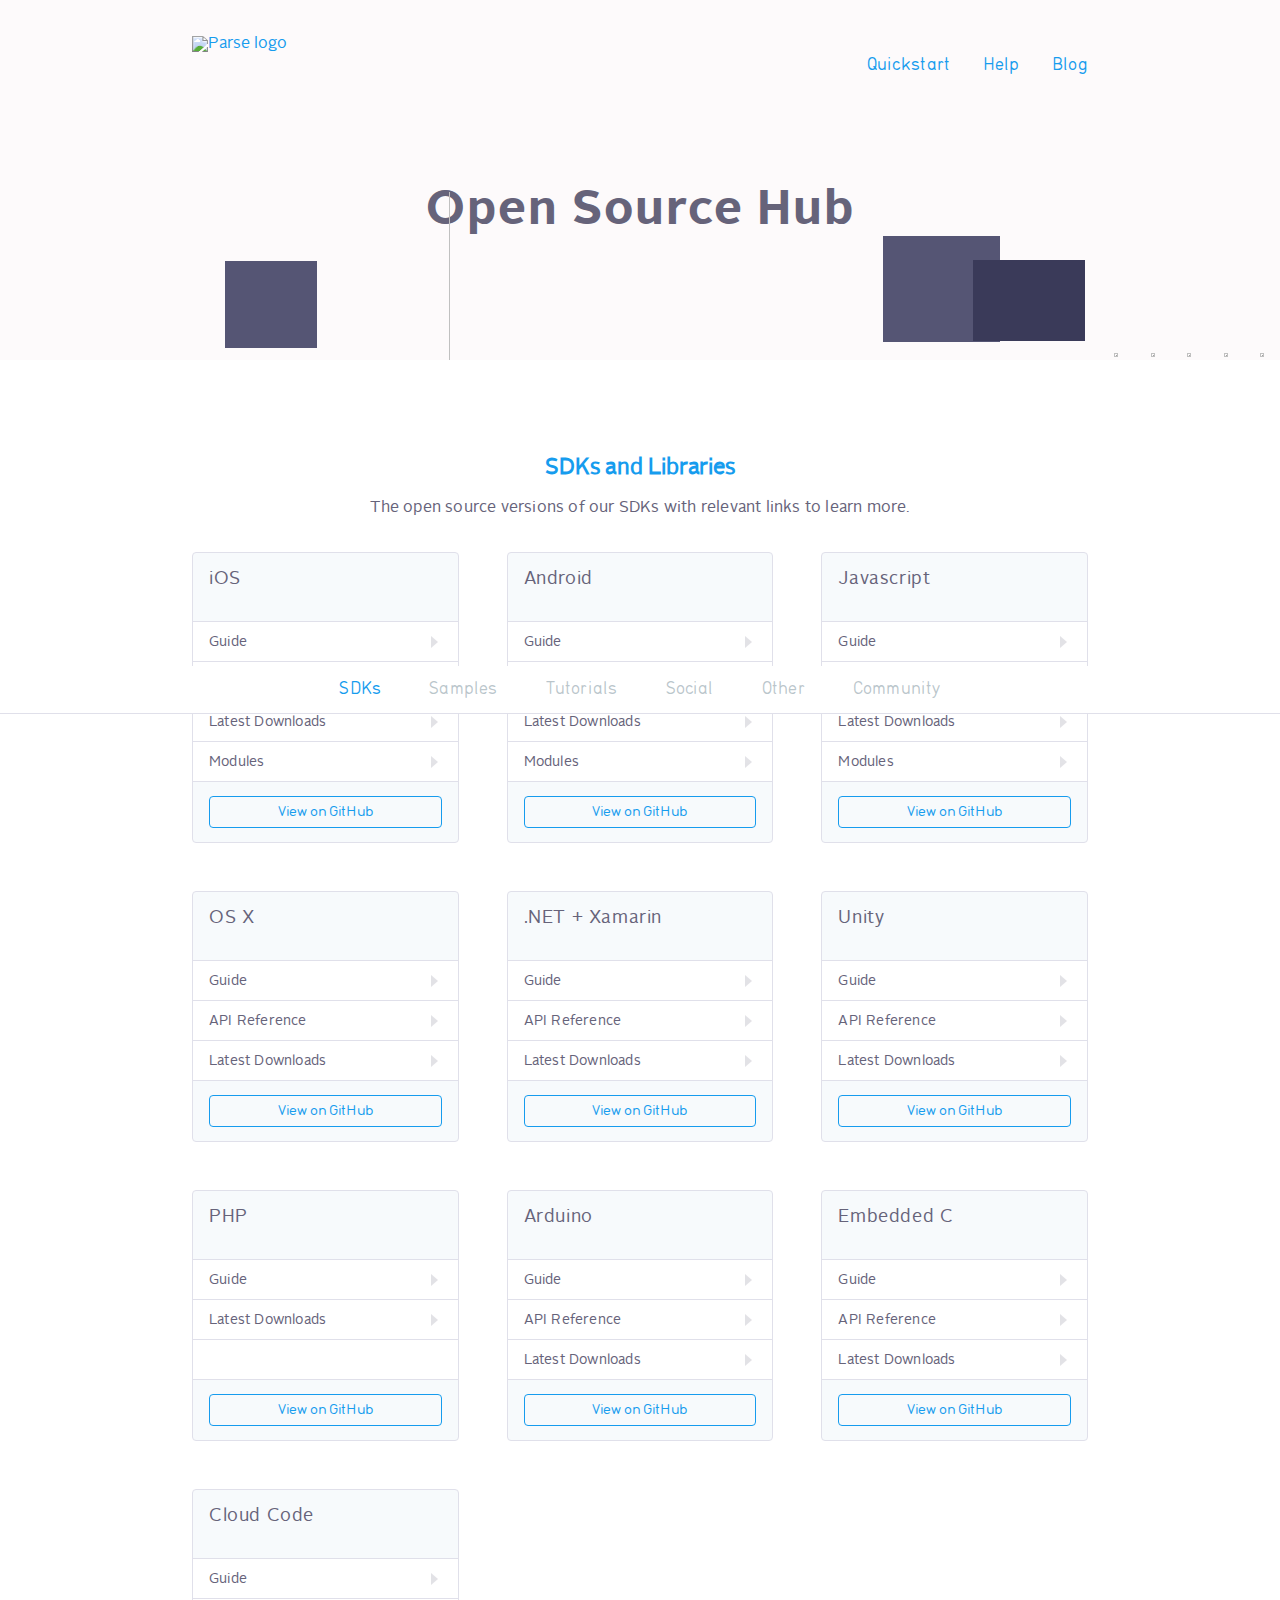
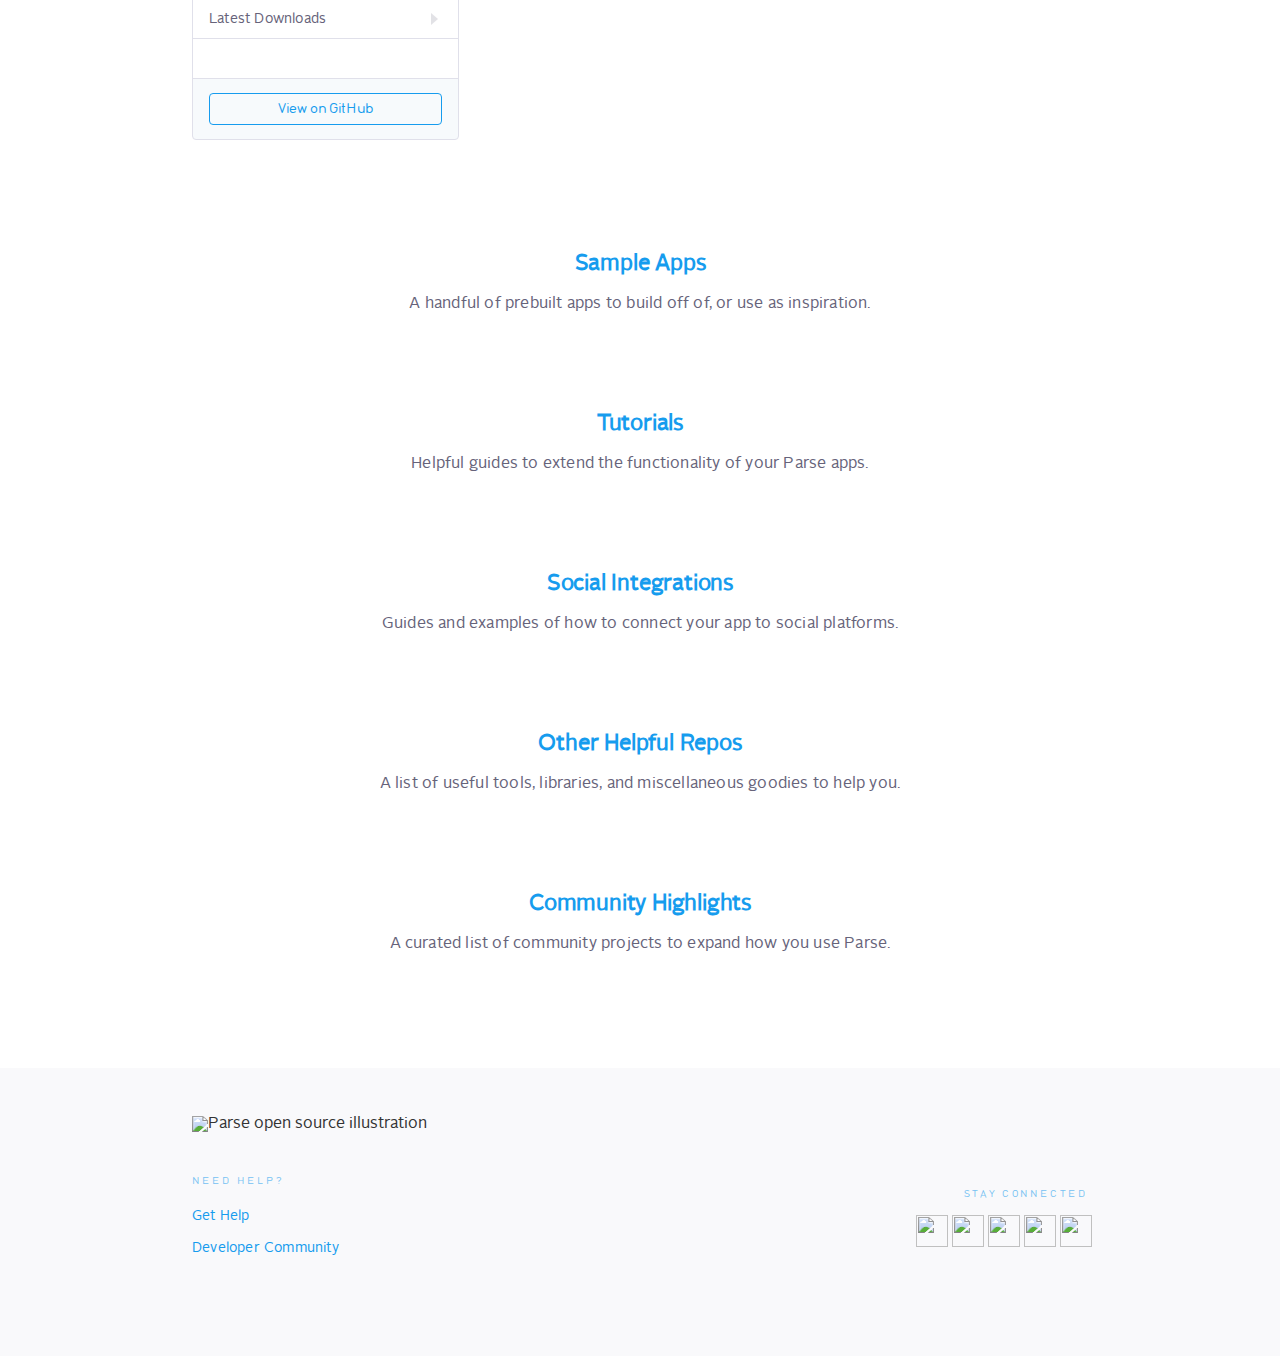
==== commit 9f874980: "removed tvos" ====
--- a/_layouts/default.html
+++ b/_layouts/default.html
@@ -299,42 +299,6 @@
                             </a>
                         </div>
                     </div>
-                    <div class="repo tvOSRepo">
-                        <div class="repoTitle">
-                            <img src="img/osx.svg" alt="" class="SDKLogo">
-                            <h4>tvOS</h4>
-                            <p>
-                                <span>
-                                    <img src="img/starsDark.svg" alt="" class="icon">
-                                    <span class="sdkRepoStar"></span>
-                                </span>
-                                <span>
-                                    <img src="img/forksDark.svg" alt="" class="icon">
-                                    <span class="sdkRepoFork"></span>
-                                </span>
-                            </p>
-                        </div>
-                       <a href="//parse.com/docs/ios/guide" target="_blank">
-                            <div class="repoLink">
-                                <p>Guide</p>
-                            </div>
-                        </a>
-                        <a href="//parse.com/docs/ios/api/" target="_blank">
-                            <div class="repoLink">
-                                <p>API Reference</p>
-                            </div>
-                        </a>
-                        <a href="//github.com/ParsePlatform/Parse-SDK-iOS-OSX/releases/latest" target="_blank" class="latestRelease">
-                            <div class="repoLink">
-                                <p>Latest Downloads</p>
-                            </div>
-                        </a>
-                        <div class="repoButton">
-                            <a href="//github.com/ParsePlatform/Parse-SDK-iOS-OSX" target="_blank">
-                                <button class="outline">View on GitHub</button>
-                            </a>
-                        </div>
-                    </div>
                     <div class="repo osxRepo">
                         <div class="repoTitle">
                             <img src="img/osx.svg" alt="" class="SDKLogo">
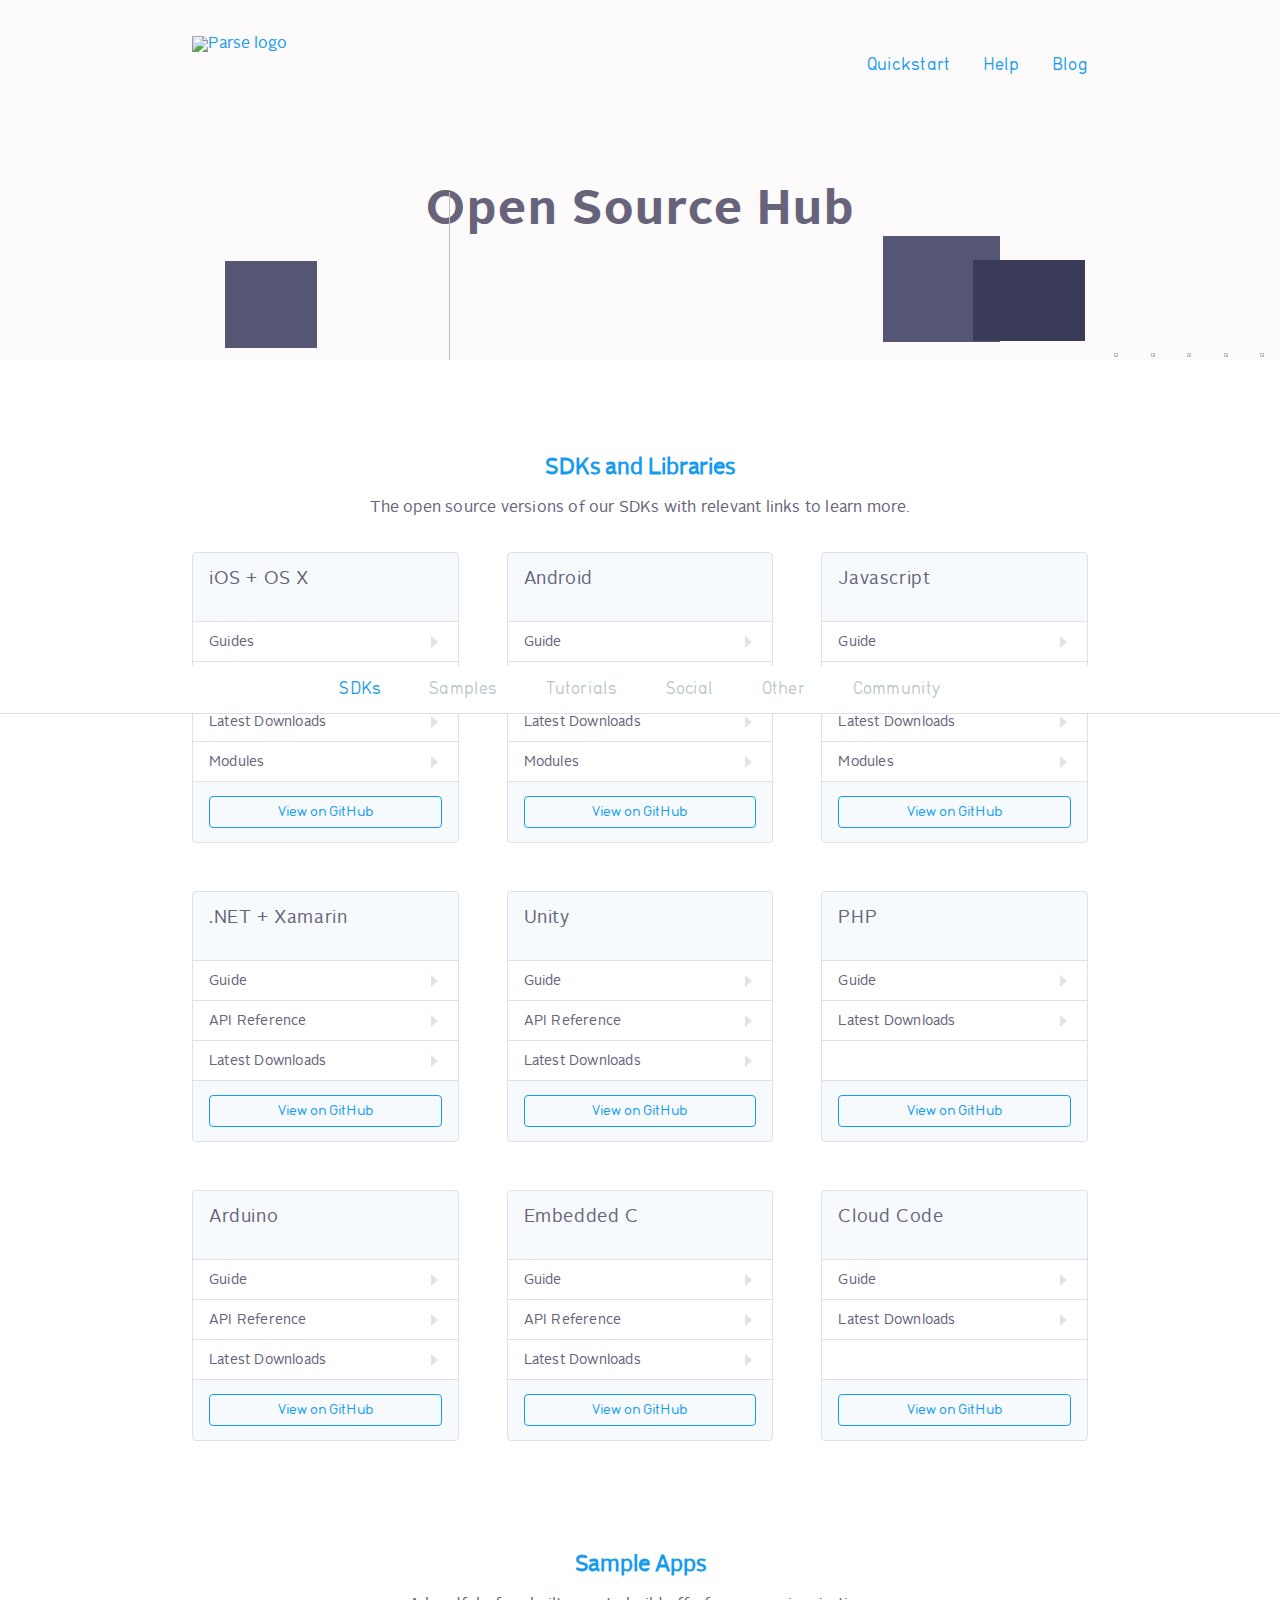
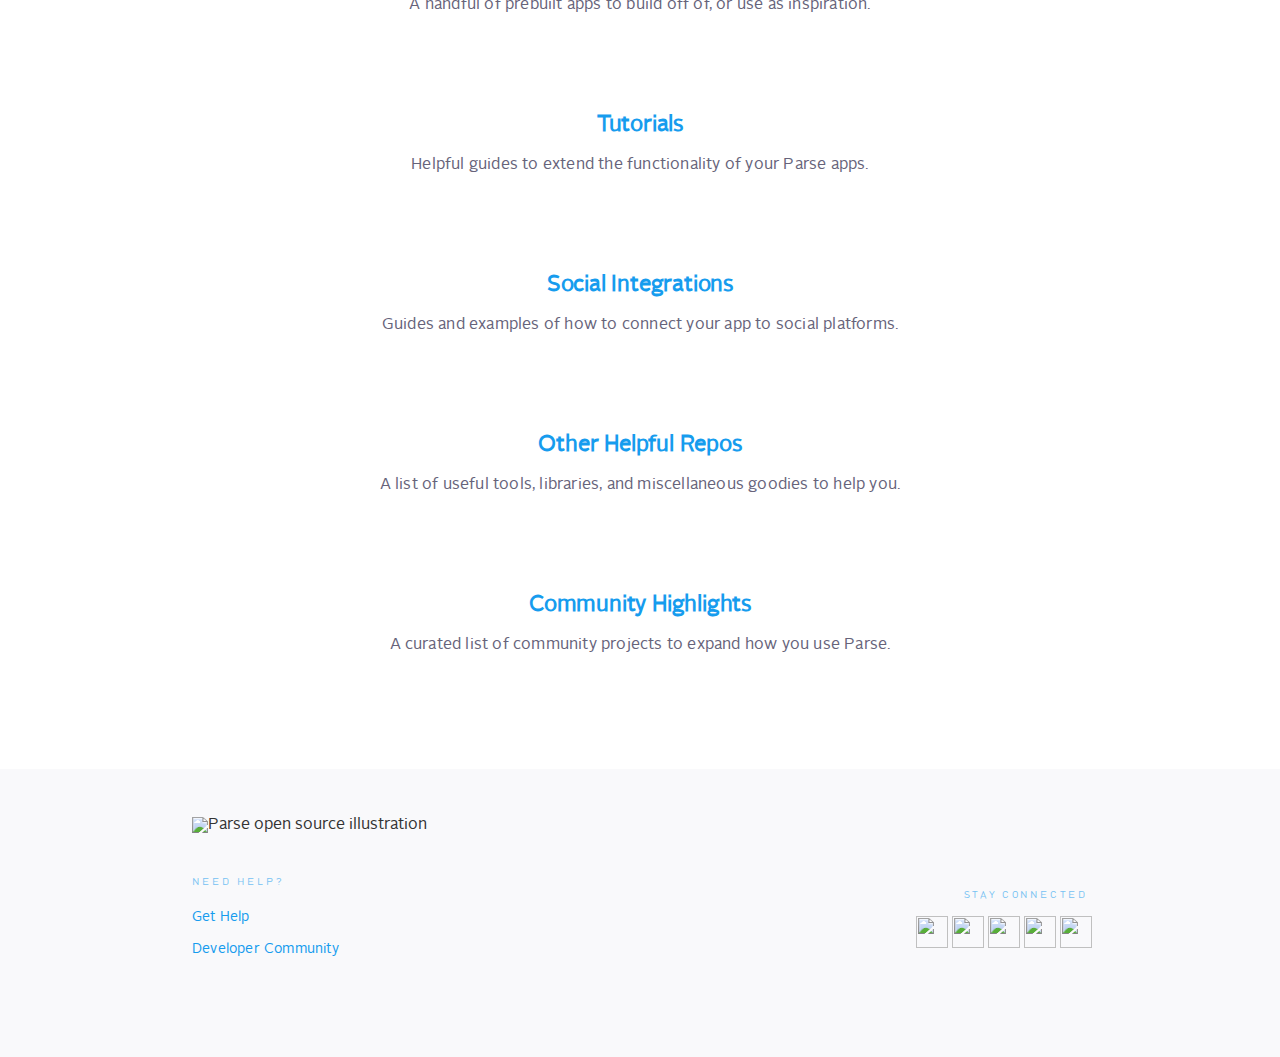
==== commit 117b8fcf: "merged iOS and OSX" ====
--- a/_layouts/default.html
+++ b/_layouts/default.html
@@ -169,7 +169,7 @@
                     <div class="repo iosRepo">
                         <div class="repoTitle">
                             <img src="img/ios.svg" alt="" class="SDKLogo">
-                            <h4>iOS</h4>
+                            <h4>iOS + OS X</h4>
                             <p>
                             	<span>
                             		<img src="img/starsDark.svg" alt="" class="icon">
@@ -181,11 +181,13 @@
                             	</span>
                             </p>
                         </div>
-                        <a href="//parse.com/docs/ios/guide" target="_blank">
-                            <div class="repoLink">
-                                <p>Guide</p>
-                            </div>
-                        </a>
+                        <div class="repoLink expandableRepoLink">
+                            <p>Guides</p>
+                                <ul>
+                                    <a href="//parse.com/docs/ios/guide" target="_blank"><li>iOS Guide</li></a>
+                                    <a href="//parse.com/docs/osx/guide" target="_blank"><li>OS X Guide</li></a>
+                                </ul>
+                        </div>
                         <a href="//parse.com/docs/ios/api/" target="_blank">
                             <div class="repoLink">
                                 <p>API Reference</p>
@@ -295,42 +297,6 @@
                         </div>
                         <div class="repoButton">
                             <a href="//github.com/ParsePlatform/Parse-SDK-JS" target="_blank">
-                                <button class="outline">View on GitHub</button>
-                            </a>
-                        </div>
-                    </div>
-                    <div class="repo osxRepo">
-                        <div class="repoTitle">
-                            <img src="img/osx.svg" alt="" class="SDKLogo">
-                            <h4>OS X</h4>
-                            <p>
-                                <span>
-                                    <img src="img/starsDark.svg" alt="" class="icon">
-                                    <span class="sdkRepoStar"></span>
-                                </span>
-                                <span>
-                                    <img src="img/forksDark.svg" alt="" class="icon">
-                                    <span class="sdkRepoFork"></span>
-                                </span>
-                            </p>
-                        </div>
-                        <a href="//parse.com/docs/osx/guide" target="_blank">
-                            <div class="repoLink">
-                                <p>Guide</p>
-                            </div>
-                        </a>
-                        <a href="//parse.com/docs/osx/api/" target="_blank">
-                            <div class="repoLink">
-                                <p>API Reference</p>
-                            </div>
-                        </a>
-                        <a href="//github.com/ParsePlatform/Parse-SDK-iOS-OSX/releases/latest" target="_blank" class="latestRelease">
-                            <div class="repoLink">
-                                <p>Latest Downloads</p>
-                            </div>
-                        </a>
-                        <div class="repoButton">
-                            <a href="//github.com/ParsePlatform/Parse-SDK-iOS-OSX" target="_blank">
                                 <button class="outline">View on GitHub</button>
                             </a>
                         </div>
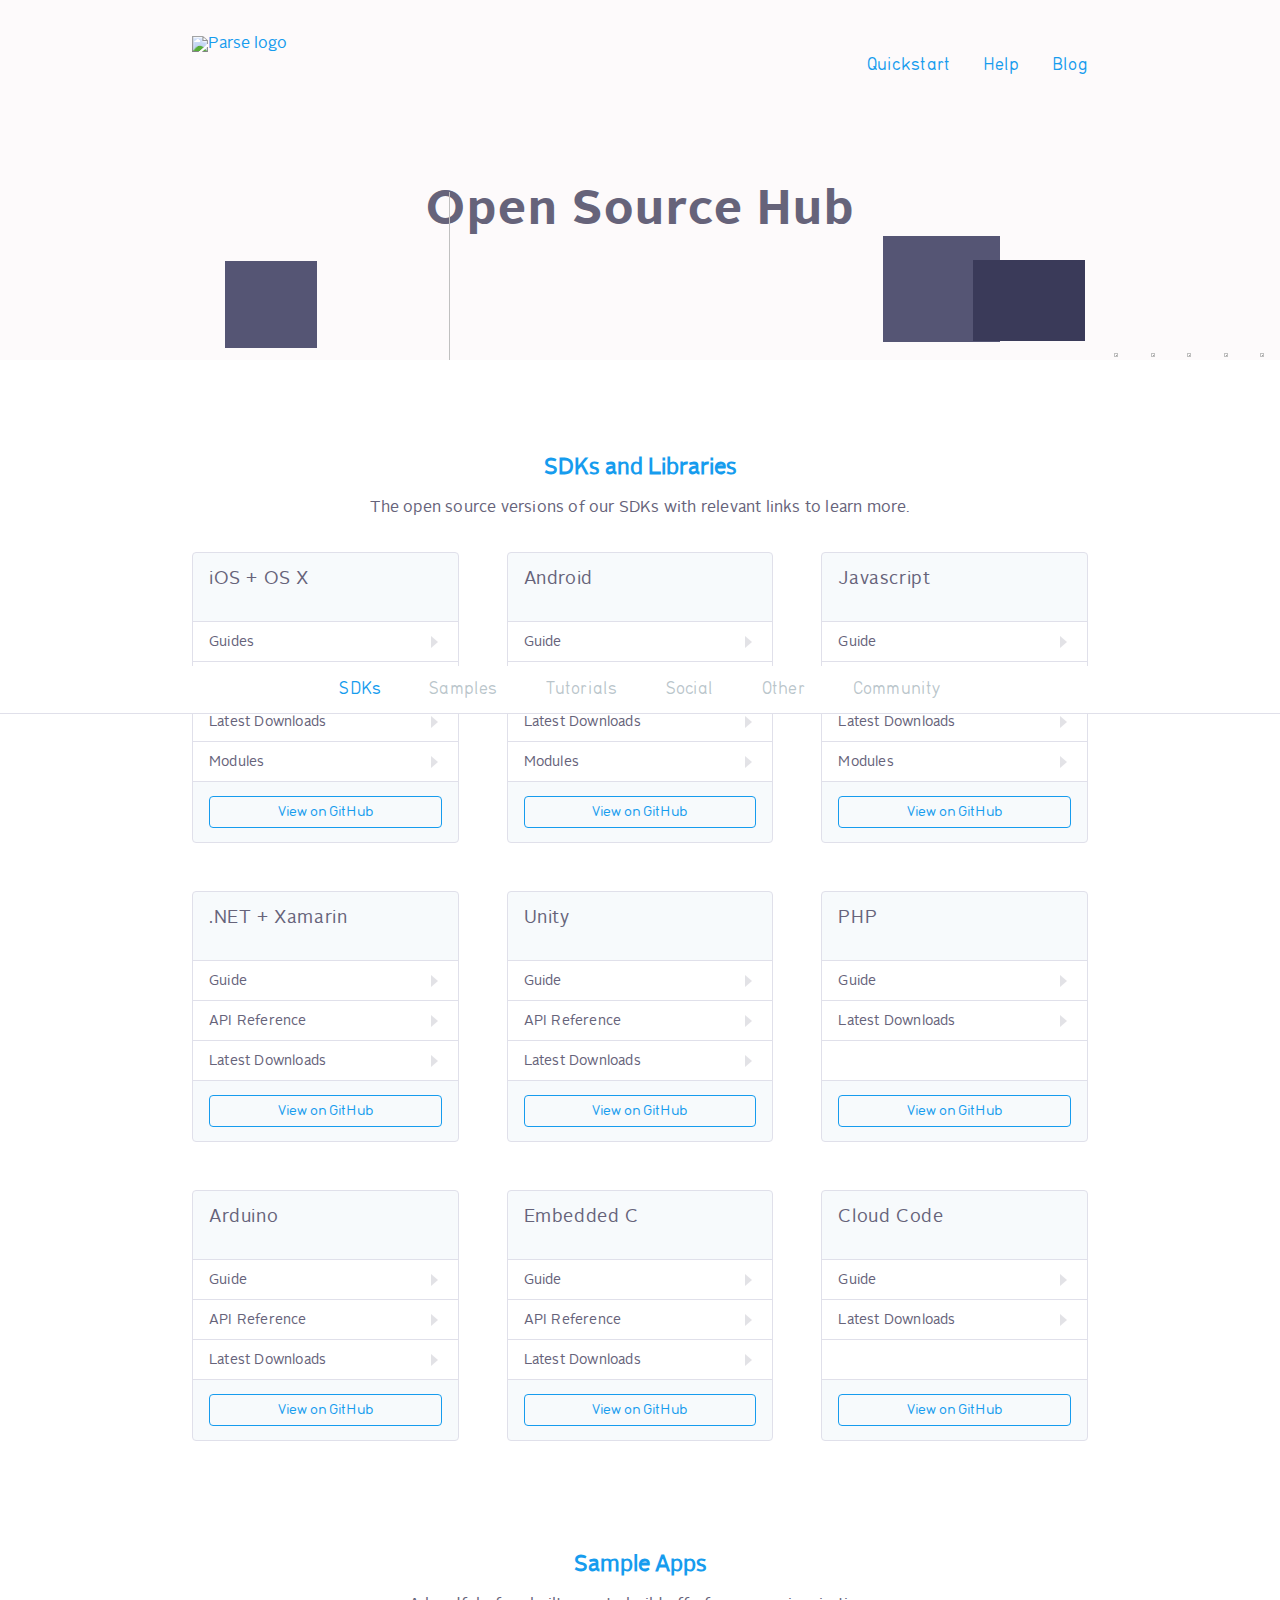
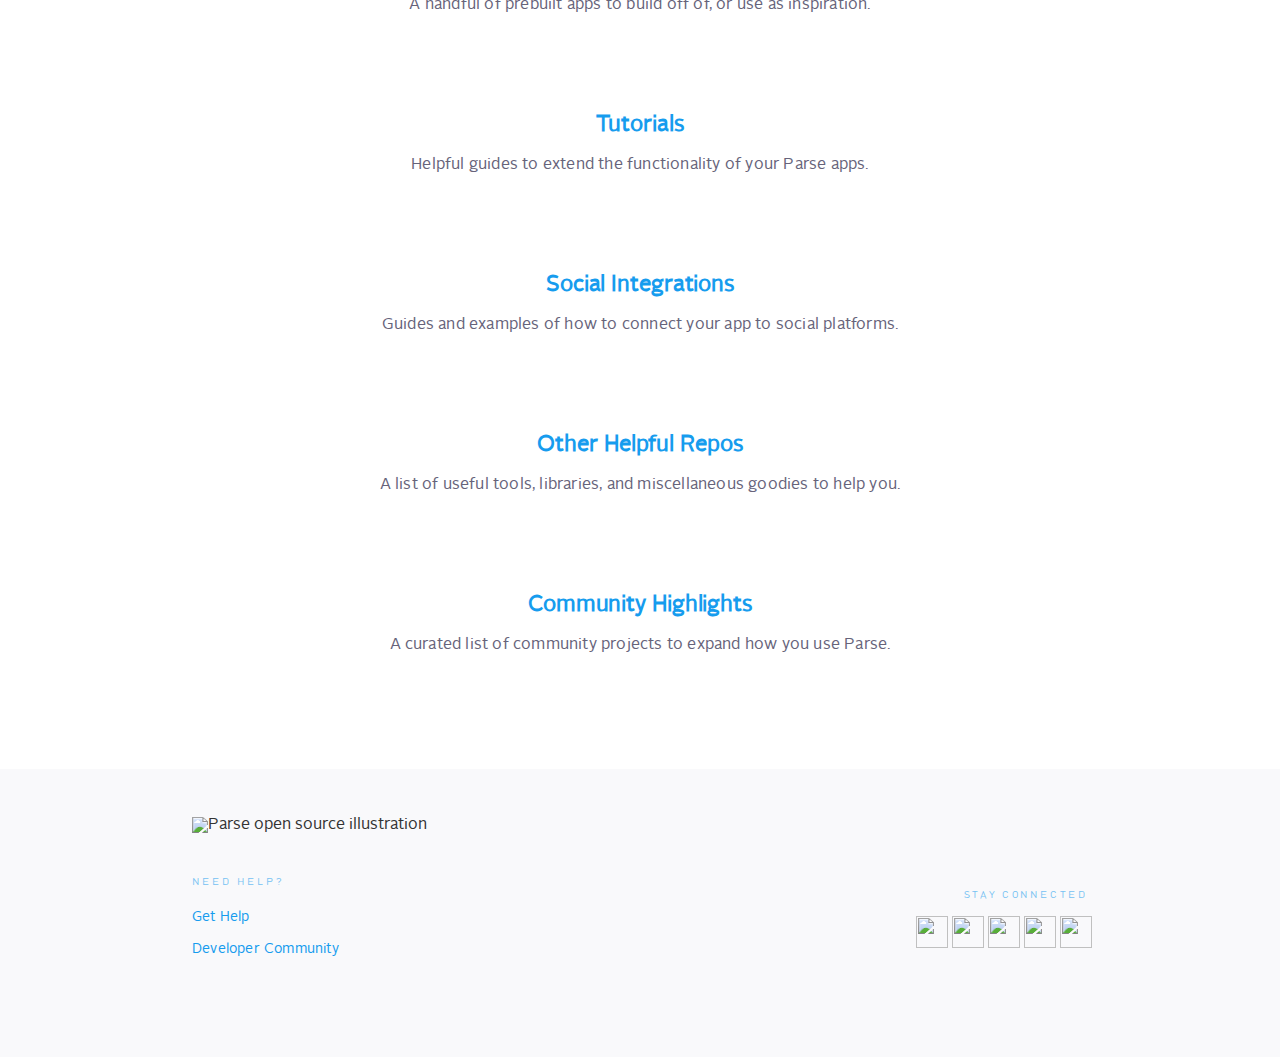
==== commit 2edd3b3b: "new version, hide repos without issues" ====
--- a/_layouts/default.html
+++ b/_layouts/default.html
@@ -9,12 +9,6 @@
 
         <link rel="icon" type="image/png" href="img/favicon.png">
         <link rel="icon" type="image/png" href="img/favicon.svg">
-
-		<!-- -->
-        <meta name="robots" content="noindex">
-		<!-- -->
-
-
 
 		<link rel="stylesheet" href="/css/normalize.css">
         <link rel="stylesheet" href="/css/main.css">
@@ -166,358 +160,365 @@
                 <section class="SDKList" id="sdks">
                     <h3>SDKs and Libraries</h3>
                     <h6>The open source versions of our SDKs with relevant links to learn more.</h6>
-                    <div class="repo iosRepo">
-                        <div class="repoTitle">
-                            <img src="img/ios.svg" alt="" class="SDKLogo">
-                            <h4>iOS + OS X</h4>
-                            <p>
-                            	<span>
-                            		<img src="img/starsDark.svg" alt="" class="icon">
-                            		<span class="sdkRepoStar"></span>
-                            	</span>
-                            	<span>
-                            		<img src="img/forksDark.svg" alt="" class="icon">
-                            		<span class="sdkRepoFork"></span>
-                            	</span>
-                            </p>
-                        </div>
-                        <div class="repoLink expandableRepoLink">
-                            <p>Guides</p>
+                    <div class="repoRow">
+                        <div class="repo iosRepo">
+                            <div class="repoTitle">
+                                <img src="img/ios.svg" alt="" class="SDKLogo">
+                                <h4>iOS + OS X</h4>
+                                <p>
+                                	<span>
+                                		<img src="img/starsDark.svg" alt="" class="icon">
+                                		<span class="sdkRepoStar"></span>
+                                	</span>
+                                	<span>
+                                		<img src="img/forksDark.svg" alt="" class="icon">
+                                		<span class="sdkRepoFork"></span>
+                                	</span>
+                                </p>
+                            </div>
+                            <div class="repoLink expandableRepoLink">
+                                <p>Guides</p>
                                 <ul>
                                     <a href="//parse.com/docs/ios/guide" target="_blank"><li>iOS Guide</li></a>
                                     <a href="//parse.com/docs/osx/guide" target="_blank"><li>OS X Guide</li></a>
                                 </ul>
-                        </div>
-                        <a href="//parse.com/docs/ios/api/" target="_blank">
-                            <div class="repoLink">
-                                <p>API Reference</p>
-                            </div>
-                        </a>
-                        <a href="//github.com/ParsePlatform/Parse-SDK-iOS-OSX/releases/latest" target="_blank" class="latestRelease">
-                            <div class="repoLink">
-                                <p>Latest Downloads</p>
-                            </div>
-                        </a>
-                        <div class="repoLink expandableRepoLink">
-                            <p>Modules</p>
-                            <ul>
-                                <a href="//github.com/ParsePlatform/ParseFacebookUtils-iOS" target="_blank" class="facebookUtils"><li>Facebook Utils</li></a>
-                                <a href="//github.com/ParsePlatform/ParseTwitterUtils-iOS" target="_blank" class="twitterUtils"><li>Twitter Utils</li></a>
-                                <a href="//github.com/ParsePlatform/ParseUI-iOS" target="_blank" class="parseUI"><li>Parse UI</li></a>
-                            </ul>
-                        </div>
-                        <div class="repoButton">
-                            <a href="//github.com/ParsePlatform/Parse-SDK-iOS-OSX" target="_blank">
-                                <button class="outline">View on GitHub</button>
-                            </a>
+                            </div>
+                            <div class="repoLink expandableRepoLink">
+                                <p>API References</p>
+                                <ul>
+                                    <a href="//parse.com/docs/ios/api/" target="_blank" target="_blank"><li>iOS Guide</li></a>
+                                    <a href="//parse.com/docs/osx/api/" target="_blank" target="_blank"><li>OS X Guide</li></a>
+                                </ul>
+                            </div>
+                            <a href="//github.com/ParsePlatform/Parse-SDK-iOS-OSX/releases/latest" target="_blank" class="latestRelease">
+                                <div class="repoLink">
+                                    <p>Latest Downloads</p>
+                                </div>
+                            </a>
+                            <div class="repoLink expandableRepoLink">
+                                <p>Modules</p>
+                                <ul>
+                                    <a href="//github.com/ParsePlatform/ParseFacebookUtils-iOS" target="_blank" class="facebookUtils"><li>Facebook Utils</li></a>
+                                    <a href="//github.com/ParsePlatform/ParseTwitterUtils-iOS" target="_blank" class="twitterUtils"><li>Twitter Utils</li></a>
+                                    <a href="//github.com/ParsePlatform/ParseUI-iOS" target="_blank" class="parseUI"><li>Parse UI</li></a>
+                                </ul>
+                            </div>
+                            <div class="repoButton">
+                                <a href="//github.com/ParsePlatform/Parse-SDK-iOS-OSX" target="_blank">
+                                    <button class="outline">View on GitHub</button>
+                                </a>
+                            </div>
+                        </div>
+                        <div class="repo androidRepo">
+                            <div class="repoTitle">
+                                <img src="img/android.svg" alt="" class="SDKLogo">
+                                <h4>Android</h4>
+                                <p>
+                                    <span>
+                                        <img src="img/starsDark.svg" alt="" class="icon">
+                                        <span class="sdkRepoStar"></span>
+                                    </span>
+                                    <span>
+                                        <img src="img/forksDark.svg" alt="" class="icon">
+                                        <span class="sdkRepoFork"></span>
+                                    </span>
+                                </p>
+                            </div>
+                            <a href="//parse.com/docs/android/guide" target="_blank">
+                                <div class="repoLink">
+                                    <p>Guide</p>
+                                </div>
+                            </a>
+                            <a href="//parse.com/docs/android/api/" target="_blank">
+                                <div class="repoLink">
+                                    <p>API Reference</p>
+                                </div>
+                            </a>
+                            <a href="//github.com/ParsePlatform/Parse-SDK-Android/releases/latest" target="_blank" class="latestRelease">
+                                <div class="repoLink">
+                                    <p>Latest Downloads</p>
+                                </div>
+                            </a>
+                            <div class="repoLink expandableRepoLink">
+                                <p>Modules</p>
+                                <ul>
+                                    <a href="//github.com/ParsePlatform/ParseFacebookUtils-Android" target="_blank" class="facebookUtils"><li>Facebook Utils</li></a>
+                                    <a href="//github.com/ParsePlatform/ParseTwitterUtils-Android" target="_blank" class="twitterUtils"><li>Twitter Utils</li></a>
+                                    <a href="//github.com/ParsePlatform/ParseUI-Android" target="_blank" class="parseUI"><li>Parse UI</li></a>
+                                </ul>
+                            </div>
+                            <div class="repoButton">
+                                <a href="//github.com/ParsePlatform/Parse-SDK-Android" target="_blank">
+                                    <button class="outline">View on GitHub</button>
+                                </a>
+                            </div>
+                        </div>
+                        <div class="repo javascriptRepo">
+                            <div class="repoTitle">
+                                <img src="img/javascript.svg" alt="" class="SDKLogo">
+                                <h4>Javascript</h4>
+                                <p>
+                                    <span>
+                                        <img src="img/starsDark.svg" alt="" class="icon">
+                                        <span class="sdkRepoStar"></span>
+                                    </span>
+                                    <span>
+                                        <img src="img/forksDark.svg" alt="" class="icon">
+                                        <span class="sdkRepoFork"></span>
+                                    </span>
+                                </p>
+                            </div>
+                            <a href="//parse.com/docs/js/guide" target="_blank">
+                                <div class="repoLink">
+                                    <p>Guide</p>
+                                </div>
+                            </a>
+                            <a href="//parse.com/docs/js/api/" target="_blank">
+                                <div class="repoLink">
+                                    <p>API Reference</p>
+                                </div>
+                            </a>
+                            <a href="//github.com/ParsePlatform/Parse-SDK-JS/releases/latest" target="_blank" class="latestRelease">
+                                <div class="repoLink">
+                                    <p>Latest Downloads</p>
+                                </div>
+                            </a>
+                            <div class="repoLink expandableRepoLink">
+                                <p>Modules</p>
+                                <ul>
+                                    <a href="//github.com/ParsePlatform/ParseReact" target="_blank" class="ParseReact">
+                                        <li>React</li>
+                                    </a>
+                                    
+                                </ul>
+                            </div>
+                            <div class="repoButton">
+                                <a href="//github.com/ParsePlatform/Parse-SDK-JS" target="_blank">
+                                    <button class="outline">View on GitHub</button>
+                                </a>
+                            </div>
                         </div>
                     </div>
-                    <div class="repo androidRepo">
-                        <div class="repoTitle">
-                            <img src="img/android.svg" alt="" class="SDKLogo">
-                            <h4>Android</h4>
-                            <p>
-                                <span>
-                                    <img src="img/starsDark.svg" alt="" class="icon">
-                                    <span class="sdkRepoStar"></span>
-                                </span>
-                                <span>
-                                    <img src="img/forksDark.svg" alt="" class="icon">
-                                    <span class="sdkRepoFork"></span>
-                                </span>
-                            </p>
-                        </div>
-                        <a href="//parse.com/docs/android/guide" target="_blank">
-                            <div class="repoLink">
-                                <p>Guide</p>
-                            </div>
-                        </a>
-                        <a href="//parse.com/docs/android/api/" target="_blank">
-                            <div class="repoLink">
-                                <p>API Reference</p>
-                            </div>
-                        </a>
-                        <a href="//github.com/ParsePlatform/Parse-SDK-Android/releases/latest" target="_blank" class="latestRelease">
-                            <div class="repoLink">
-                                <p>Latest Downloads</p>
-                            </div>
-                        </a>
-                        <div class="repoLink expandableRepoLink">
-                            <p>Modules</p>
-                            <ul>
-                                <a href="//github.com/ParsePlatform/ParseFacebookUtils-Android" target="_blank" class="facebookUtils"><li>Facebook Utils</li></a>
-                                <a href="//github.com/ParsePlatform/ParseTwitterUtils-Android" target="_blank" class="twitterUtils"><li>Twitter Utils</li></a>
-                                <a href="//github.com/ParsePlatform/ParseUI-Android" target="_blank" class="parseUI"><li>Parse UI</li></a>
-                            </ul>
-                        </div>
-                        <div class="repoButton">
-                            <a href="//github.com/ParsePlatform/Parse-SDK-Android" target="_blank">
-                                <button class="outline">View on GitHub</button>
-                            </a>
+                    <div class="repoRow">
+                        <div class="repo xamarinRepo">
+                            <div class="repoTitle">
+                                <img src="img/net.svg" alt="" class="SDKLogo">
+                                <h4>.NET + Xamarin</h4>
+                                <p>
+                                    <span>
+                                        <img src="img/starsDark.svg" alt="" class="icon">
+                                        <span class="sdkRepoStar"></span>
+                                    </span>
+                                    <span>
+                                        <img src="img/forksDark.svg" alt="" class="icon">
+                                        <span class="sdkRepoFork"></span>
+                                    </span>
+                                </p>
+                            </div>
+                            <a href="//parse.com/docs/dotnet/guide" target="_blank">
+                                <div class="repoLink">
+                                    <p>Guide</p>
+                                </div>
+                            </a>
+                            <a href="//parse.com/docs/dotnet/api/Index.html" target="_blank">
+                                <div class="repoLink">
+                                    <p>API Reference</p>
+                                </div>
+                            </a>
+                            <a href="//github.com/ParsePlatform/Parse-SDK-dotNET/releases/latest" target="_blank" class="latestRelease">
+                                <div class="repoLink">
+                                    <p>Latest Downloads</p>
+                                </div>
+                            </a>
+                            <div class="repoButton">
+                                <a href="//github.com/ParsePlatform/Parse-SDK-dotNET" target="_blank">
+                                    <button class="outline">View on GitHub</button>
+                                </a>
+                            </div>
+                        </div>
+                        <div class="repo unityRepo">
+                            <div class="repoTitle">
+                                <img src="img/unity.svg" alt="" class="SDKLogo">
+                                <h4>Unity</h4>
+                                <p>
+                                    <span>
+                                        <img src="img/starsDark.svg" alt="" class="icon">
+                                        <span class="sdkRepoStar"></span>
+                                    </span>
+                                    <span>
+                                        <img src="img/forksDark.svg" alt="" class="icon">
+                                        <span class="sdkRepoFork"></span>
+                                    </span>
+                                </p>
+                            </div>
+                            <a href="//parse.com/docs/unity/guide" target="_blank">
+                                <div class="repoLink">
+                                    <p>Guide</p>
+                                </div>
+                            </a>
+                            <a href="//parse.com/docs/dotnet/api/Index.html" target="_blank">
+                                <div class="repoLink">
+                                    <p>API Reference</p>
+                                </div>
+                            </a>
+                            <a href="//github.com/ParsePlatform/Parse-SDK-dotNET/releases/latest" target="_blank" class="latestRelease">
+                                <div class="repoLink">
+                                    <p>Latest Downloads</p>
+                                </div>
+                            </a>
+                            <div class="repoButton">
+                                <a href="//github.com/ParsePlatform/Parse-SDK-dotNET" target="_blank">
+                                    <button class="outline">View on GitHub</button>
+                                </a>
+                            </div>
+                        </div>
+                        <div class="repo phpRepo">
+                            <div class="repoTitle">
+                                <img src="img/php.svg" alt="" class="SDKLogo">
+                                <h4>PHP</h4>
+                                <p>
+                                	<span>
+                                		<img src="img/starsDark.svg" alt="" class="icon">
+                                		<span class="sdkRepoStar"></span>
+                                	</span>
+                                	<span>
+                                		<img src="img/forksDark.svg" alt="" class="icon">
+                                		<span class="sdkRepoFork"></span>
+                                	</span>
+                                </p>
+                            </div>
+                            <a href="//parse.com/docs/php/guide" target="_blank">
+                                <div class="repoLink">
+                                    <p>Guide</p>
+                                </div>
+                            </a>
+                            <a href="//github.com/ParsePlatform/parse-php-sdk" target="_blank" class="latestRelease">
+                                <div class="repoLink">
+                                    <p>Latest Downloads</p>
+                                </div>
+                            </a>
+                            <div class="repoLink blankRepoLink">
+                                <p></p>
+                            </div>
+                            <div class="repoButton">
+                                <a href="//github.com/parseplatform/parse-php-sdk" target="_blank">
+                                    <button class="outline">View on GitHub</button>
+                                </a>
+                            </div>
                         </div>
                     </div>
-                    <div class="repo javascriptRepo">
-                        <div class="repoTitle">
-                            <img src="img/javascript.svg" alt="" class="SDKLogo">
-                            <h4>Javascript</h4>
-                            <p>
-                                <span>
-                                    <img src="img/starsDark.svg" alt="" class="icon">
-                                    <span class="sdkRepoStar"></span>
-                                </span>
-                                <span>
-                                    <img src="img/forksDark.svg" alt="" class="icon">
-                                    <span class="sdkRepoFork"></span>
-                                </span>
-                            </p>
-                        </div>
-                        <a href="//parse.com/docs/js/guide" target="_blank">
-                            <div class="repoLink">
-                                <p>Guide</p>
-                            </div>
-                        </a>
-                        <a href="//parse.com/docs/js/api/" target="_blank">
-                            <div class="repoLink">
-                                <p>API Reference</p>
-                            </div>
-                        </a>
-                        <a href="//github.com/ParsePlatform/Parse-SDK-JS/releases/latest" target="_blank" class="latestRelease">
-                            <div class="repoLink">
-                                <p>Latest Downloads</p>
-                            </div>
-                        </a>
-                        <div class="repoLink expandableRepoLink">
-                            <p>Modules</p>
-                            <ul>
-                                <a href="//github.com/ParsePlatform/ParseReact" target="_blank" class="ParseReact">
-                                    <li>React</li>
-                                </a>
-                                
-                            </ul>
-                        </div>
-                        <div class="repoButton">
-                            <a href="//github.com/ParsePlatform/Parse-SDK-JS" target="_blank">
-                                <button class="outline">View on GitHub</button>
-                            </a>
-                        </div>
-                    </div>
-                    <div class="repo xamarinRepo">
-                        <div class="repoTitle">
-                            <img src="img/net.svg" alt="" class="SDKLogo">
-                            <h4>.NET + Xamarin</h4>
-                            <p>
-                                <span>
-                                    <img src="img/starsDark.svg" alt="" class="icon">
-                                    <span class="sdkRepoStar"></span>
-                                </span>
-                                <span>
-                                    <img src="img/forksDark.svg" alt="" class="icon">
-                                    <span class="sdkRepoFork"></span>
-                                </span>
-                            </p>
-                        </div>
-                        <a href="//parse.com/docs/dotnet/guide" target="_blank">
-                            <div class="repoLink">
-                                <p>Guide</p>
-                            </div>
-                        </a>
-                        <a href="//parse.com/docs/dotnet/api/Index.html" target="_blank">
-                            <div class="repoLink">
-                                <p>API Reference</p>
-                            </div>
-                        </a>
-                        <a href="//github.com/ParsePlatform/Parse-SDK-dotNET/releases/latest" target="_blank" class="latestRelease">
-                            <div class="repoLink">
-                                <p>Latest Downloads</p>
-                            </div>
-                        </a>
-                        <div class="repoButton">
-                            <a href="//github.com/ParsePlatform/Parse-SDK-dotNET" target="_blank">
-                                <button class="outline">View on GitHub</button>
-                            </a>
-                        </div>
-                    </div>
-                    <div class="repo unityRepo">
-                        <div class="repoTitle">
-                            <img src="img/unity.svg" alt="" class="SDKLogo">
-                            <h4>Unity</h4>
-                            <p>
-                                <span>
-                                    <img src="img/starsDark.svg" alt="" class="icon">
-                                    <span class="sdkRepoStar"></span>
-                                </span>
-                                <span>
-                                    <img src="img/forksDark.svg" alt="" class="icon">
-                                    <span class="sdkRepoFork"></span>
-                                </span>
-                            </p>
-                        </div>
-                        <a href="//parse.com/docs/unity/guide" target="_blank">
-                            <div class="repoLink">
-                                <p>Guide</p>
-                            </div>
-                        </a>
-                        <a href="//parse.com/docs/dotnet/api/Index.html" target="_blank">
-                            <div class="repoLink">
-                                <p>API Reference</p>
-                            </div>
-                        </a>
-                        <a href="//github.com/ParsePlatform/Parse-SDK-dotNET/releases/latest" target="_blank" class="latestRelease">
-                            <div class="repoLink">
-                                <p>Latest Downloads</p>
-                            </div>
-                        </a>
-                        <div class="repoButton">
-                            <a href="//github.com/ParsePlatform/Parse-SDK-dotNET" target="_blank">
-                                <button class="outline">View on GitHub</button>
-                            </a>
-                        </div>
-                    </div>
-                    <div class="repo phpRepo">
-                        <div class="repoTitle">
-                            <img src="img/php.svg" alt="" class="SDKLogo">
-                            <h4>PHP</h4>
-                            <p>
-                            	<span>
-                            		<img src="img/starsDark.svg" alt="" class="icon">
-                            		<span class="sdkRepoStar"></span>
-                            	</span>
-                            	<span>
-                            		<img src="img/forksDark.svg" alt="" class="icon">
-                            		<span class="sdkRepoFork"></span>
-                            	</span>
-                            </p>
-                        </div>
-                        <a href="//parse.com/docs/php/guide" target="_blank">
-                            <div class="repoLink">
-                                <p>Guide</p>
-                            </div>
-                        </a>
-                        <a href="//github.com/ParsePlatform/parse-php-sdk" target="_blank" class="latestRelease">
-                            <div class="repoLink">
-                                <p>Latest Downloads</p>
-                            </div>
-                        </a>
-                        <div class="repoLink blankRepoLink">
-                            <p></p>
-                        </div>
-                        <div class="repoButton">
-                            <a href="//github.com/parseplatform/parse-php-sdk" target="_blank">
-                                <button class="outline">View on GitHub</button>
-                            </a>
-                        </div>
-                    </div>
-                    <div class="repo arduinoRepo">
-                        <div class="repoTitle arduinoRepo">
-                            <img src="img/arduino.svg" alt="" class="SDKLogo">
-                            <h4>Arduino</h4>
-                            <p>
-                            	<span>
-                            		<img src="img/starsDark.svg" alt="" class="icon">
-                            		<span class="sdkRepoStar"></span>
-                            	</span>
-                            	<span>
-                            		<img src="img/forksDark.svg" alt="" class="icon">
-                            		<span class="sdkRepoFork"></span>
-                            	</span>
-                            </p>
-                        </div>
-                        <a href="//parse.com/docs/arduino/guide" target="_blank">
-                            <div class="repoLink">
-                                <p>Guide</p>
-                            </div>
-                        </a>
-                        <a href="//parse.com/docs/arduino/api/" target="_blank">
-                            <div class="repoLink">
-                                <p>API Reference</p>
-                            </div>
-                        </a>
-                        <a href="//github.com/ParsePlatform/Parse-SDK-Arduino/releases/latest" target="_blank" class="latestRelease">
-                            <div class="repoLink">
-                                <p>Latest Downloads</p>
-                            </div>
-                        </a>
-                        <div class="repoButton">
-                            <a href="//github.com/parseplatform/parse-embedded-sdks" target="_blank">
-                                <button class="outline">View on GitHub</button>
-                            </a>
-                        </div>
-                    </div>
-                    <div class="repo embeddedRepo">
-                        <div class="repoTitle">
-                            <img src="img/c.svg" alt="" class="SDKLogo">
-                            <h4>Embedded C</h4>
-                            <p>
-                            	<span>
-                            		<img src="img/starsDark.svg" alt="" class="icon">
-                            		<span class="sdkRepoStar"></span>
-                            	</span>
-                            	<span>
-                            		<img src="img/forksDark.svg" alt="" class="icon">
-                            		<span class="sdkRepoFork"></span>
-                            	</span>
-                            </p>
-                        </div>
-                        <a href="//parse.com/docs/embedded_c/guide" target="_blank">
-                            <div class="repoLink">
-                                <p>Guide</p>
-                            </div>
-                        </a>
-                        <a href="//parse.com/docs/embedded_c/api/" target="_blank">
-                            <div class="repoLink">
-                                <p>API Reference</p>
-                            </div>
-                        </a>
-                        <a href="//github.com/ParsePlatform/parse-embedded-sdks/releases/latest" target="_blank" class="latestRelease">
-                            <div class="repoLink">
-                                <p>Latest Downloads</p>
-                            </div>
-                        </a>
-                        <div class="repoButton">
-                            <a href="//github.com/parseplatform/parse-embedded-sdks" target="_blank">
-                                <button class="outline">View on GitHub</button>
-                            </a>
-                        </div>
-                    </div>
-                    <div class="repo cloudCodeRepo">
-                        <div class="repoTitle">
-                            <img src="img/cloudcode.svg" alt="" class="SDKLogo">
-                            <h4>Cloud Code</h4>
-                            <p>
-                                <span>
-                                    <img src="img/starsDark.svg" alt="" class="icon">
-                                    <span class="sdkRepoStar"></span>
-                                </span>
-                                <span>
-                                    <img src="img/forksDark.svg" alt="" class="icon">
-                                    <span class="sdkRepoFork"></span>
-                                </span>
-                            </p>
-                        </div>
-                        <a href="//parse.com/docs/cloudcode/guide" target="_blank">
-                            <div class="repoLink">
-                                <p>Guide</p>
-                            </div>
-                        </a>
-                        <a href="//github.com/ParsePlatform/parse-cli/releases/latest" target="_blank" class="latestRelease">
-                            <div class="repoLink">
-                                <p>Latest Downloads</p>
-                            </div>
-                        </a>
-                        <div class="repoLink blankRepoLink">
-                            <p></p>
-                        </div>
-                        <div class="repoButton">
-                            <a href="//github.com/ParsePlatform/parse-cli" target="_blank">
-                                <button class="outline">View on GitHub</button>
-                            </a>
+                    <div class="repoRow">
+                        <div class="repo arduinoRepo">
+                            <div class="repoTitle arduinoRepo">
+                                <img src="img/arduino.svg" alt="" class="SDKLogo">
+                                <h4>Arduino</h4>
+                                <p>
+                                	<span>
+                                		<img src="img/starsDark.svg" alt="" class="icon">
+                                		<span class="sdkRepoStar"></span>
+                                	</span>
+                                	<span>
+                                		<img src="img/forksDark.svg" alt="" class="icon">
+                                		<span class="sdkRepoFork"></span>
+                                	</span>
+                                </p>
+                            </div>
+                            <a href="//parse.com/docs/arduino/guide" target="_blank">
+                                <div class="repoLink">
+                                    <p>Guide</p>
+                                </div>
+                            </a>
+                            <a href="//parse.com/docs/arduino/api/" target="_blank">
+                                <div class="repoLink">
+                                    <p>API Reference</p>
+                                </div>
+                            </a>
+                            <a href="//github.com/ParsePlatform/Parse-SDK-Arduino/releases/latest" target="_blank" class="latestRelease">
+                                <div class="repoLink">
+                                    <p>Latest Downloads</p>
+                                </div>
+                            </a>
+                            <div class="repoButton">
+                                <a href="//github.com/ParsePlatform/Parse-SDK-Arduino" target="_blank">
+                                    <button class="outline">View on GitHub</button>
+                                </a>
+                            </div>
+                        </div>
+                        <div class="repo embeddedRepo">
+                            <div class="repoTitle">
+                                <img src="img/c.svg" alt="" class="SDKLogo">
+                                <h4>Embedded C</h4>
+                                <p>
+                                	<span>
+                                		<img src="img/starsDark.svg" alt="" class="icon">
+                                		<span class="sdkRepoStar"></span>
+                                	</span>
+                                	<span>
+                                		<img src="img/forksDark.svg" alt="" class="icon">
+                                		<span class="sdkRepoFork"></span>
+                                	</span>
+                                </p>
+                            </div>
+                            <a href="//parse.com/docs/embedded_c/guide" target="_blank">
+                                <div class="repoLink">
+                                    <p>Guide</p>
+                                </div>
+                            </a>
+                            <a href="//parse.com/docs/embedded_c/api/" target="_blank">
+                                <div class="repoLink">
+                                    <p>API Reference</p>
+                                </div>
+                            </a>
+                            <a href="//github.com/ParsePlatform/parse-embedded-sdks/releases/latest" target="_blank" class="latestRelease">
+                                <div class="repoLink">
+                                    <p>Latest Downloads</p>
+                                </div>
+                            </a>
+                            <div class="repoButton">
+                                <a href="//github.com/parseplatform/parse-embedded-sdks" target="_blank">
+                                    <button class="outline">View on GitHub</button>
+                                </a>
+                            </div>
+                        </div>
+                        <div class="repo cloudCodeRepo">
+                            <div class="repoTitle">
+                                <img src="img/cloudcode.svg" alt="" class="SDKLogo">
+                                <h4>Cloud Code</h4>
+                                <p>
+                                    <span>
+                                        <img src="img/starsDark.svg" alt="" class="icon">
+                                        <span class="sdkRepoStar"></span>
+                                    </span>
+                                    <span>
+                                        <img src="img/forksDark.svg" alt="" class="icon">
+                                        <span class="sdkRepoFork"></span>
+                                    </span>
+                                </p>
+                            </div>
+                            <a href="//parse.com/docs/cloudcode/guide" target="_blank">
+                                <div class="repoLink">
+                                    <p>Guide</p>
+                                </div>
+                            </a>
+                            <a href="//github.com/ParsePlatform/parse-cli/releases/latest" target="_blank" class="latestRelease">
+                                <div class="repoLink">
+                                    <p>Latest Downloads</p>
+                                </div>
+                            </a>
+                            <div class="repoLink blankRepoLink">
+                                <p></p>
+                            </div>
+                            <div class="repoButton">
+                                <a href="//github.com/ParsePlatform/parse-cli" target="_blank">
+                                    <button class="outline">View on GitHub</button>
+                                </a>
+                            </div>
                         </div>
                     </div>
                 </section>
                 <section class="sampleApps" id="samples">
                     <h3>Sample Apps</h3>
                     <h6>A handful of prebuilt apps to build off of, or use as inspiration.</h6>
-                    
                 </section>
                 <section class="tutorials" id="tutorials">
                     <h3>Tutorials</h3>
--- a/css/main.css
+++ b/css/main.css
@@ -105,7 +105,7 @@
   line-height: 24px;
   color: #169CEE;
   font-family: 'alrightRegular';
-  letter-spacing: -0.2px;
+  letter-spacing: -0.1px;
   margin: 48px 0px 16px 0px;
   text-align: center;
   font-weight: 600; }
@@ -706,6 +706,14 @@
 .container {
   padding: 0px 32px; }
 
+.repoRow {
+  float: left;
+  width: 100%; }
+  @media screen and (max-width: 600px) {
+    .repoRow {
+      float: none;
+      width: auto; } }
+
 .repo, .repoList {
   border: 1px solid #E0E0EA;
   background: rgba(14, 105, 161, 0.03);
@@ -726,6 +734,7 @@
   margin-bottom: 48px;
   float: left;
   min-width: 180px;
+  max-width: 320px;
   border-radius: 4px;
   width: 33.333333%;
   margin-right: 0px;
@@ -843,7 +852,12 @@
   @media screen and (max-width: 600px) {
     .repo {
       float: none;
-      width: 100%; } }
+      width: 100%;
+      margin: 0 auto 32px auto; }
+      .repo:nth-of-type(3n) {
+        margin: 0 auto 32px auto; }
+      .repo .blankRepoLink {
+        display: none; } }
 
 .repoList {
   width: 100%;
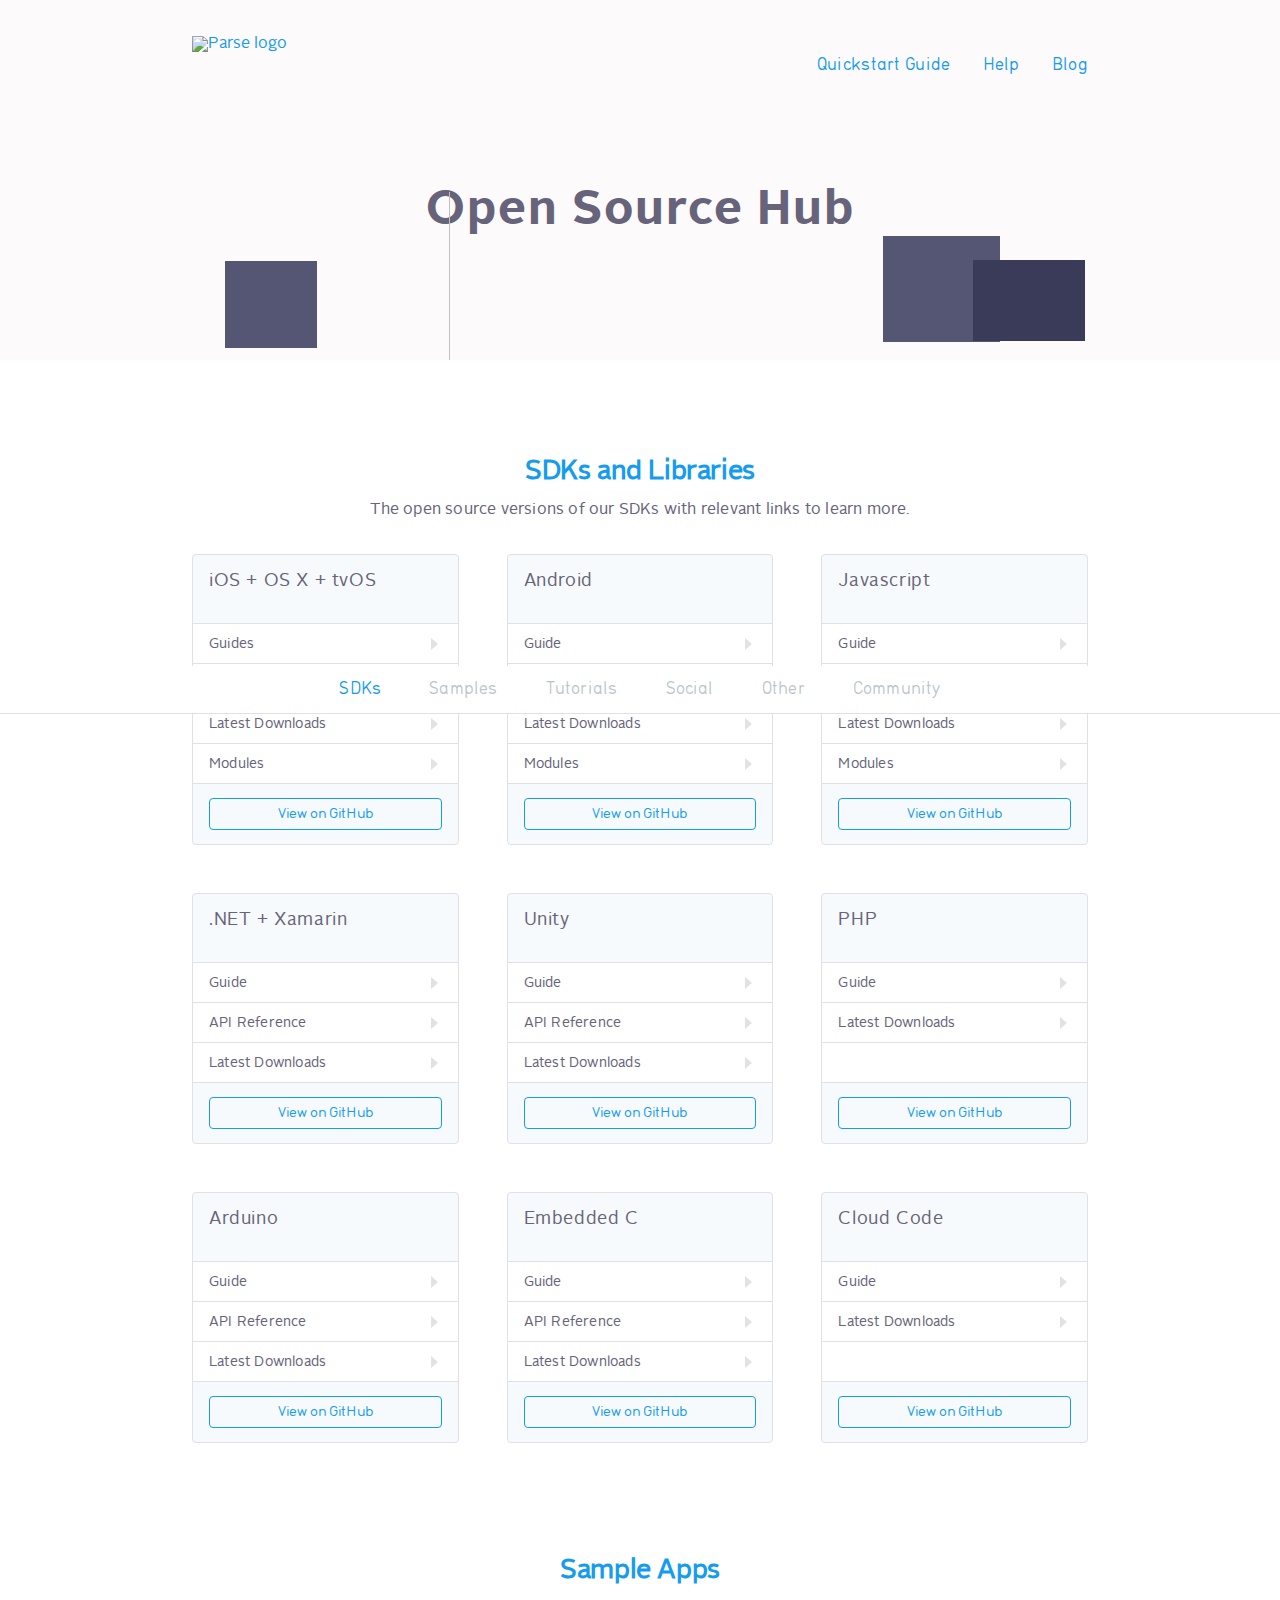
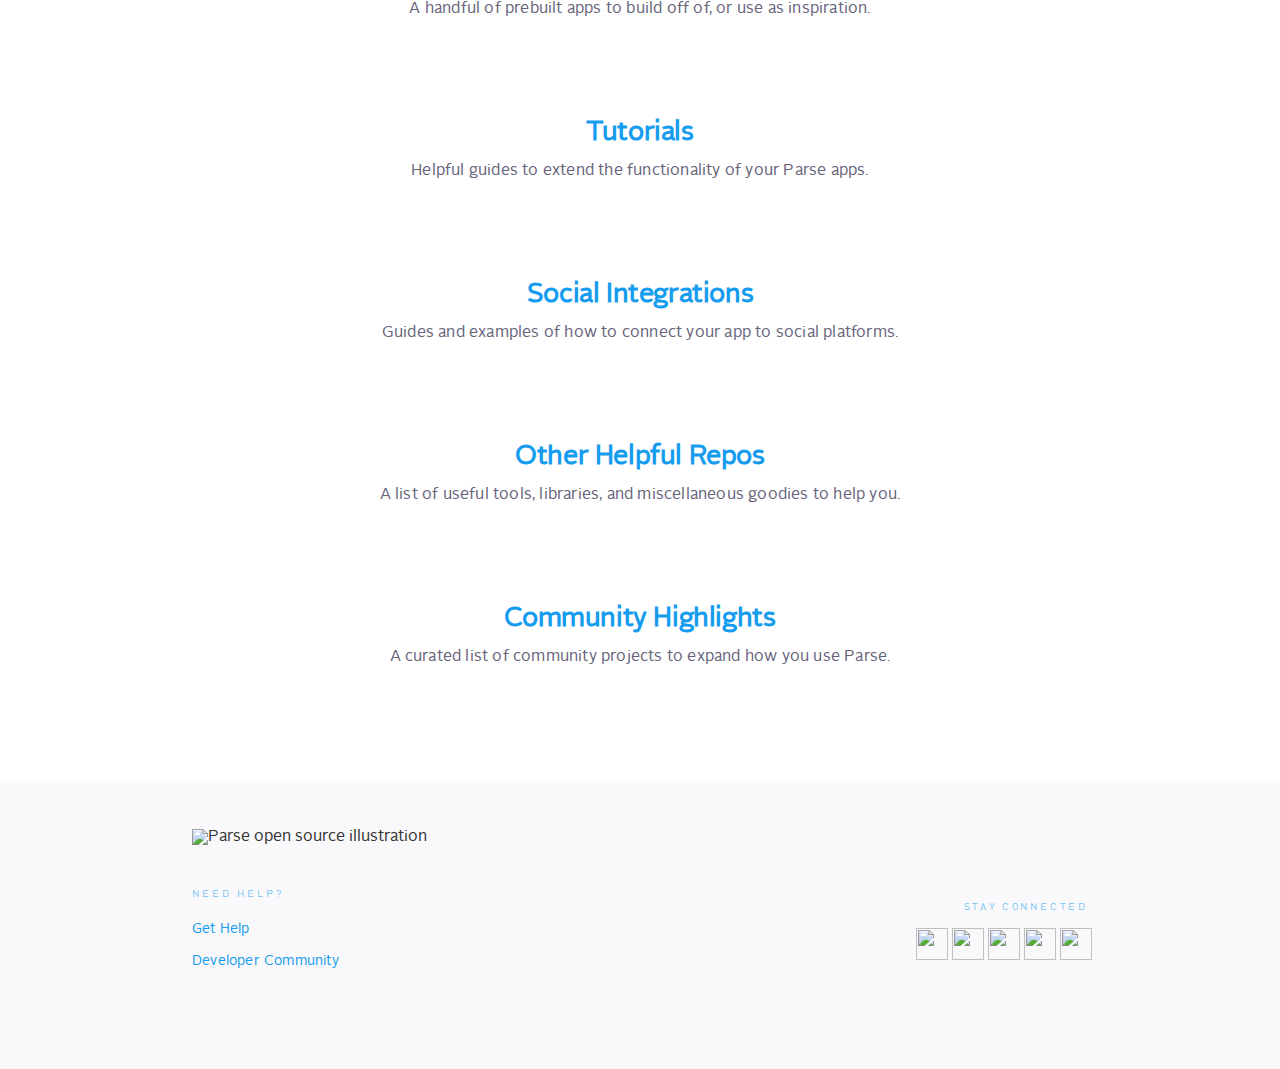
==== commit 007b7b46: "unhide site again" ====
--- a/_layouts/default.html
+++ b/_layouts/default.html
@@ -4,11 +4,14 @@
         <meta charset="utf-8">
         <meta http-equiv="x-ua-compatible" content="ie=edge">
         <title>Parse + Open Source = ❤️</title>
-        <meta name="description" content="The open source destination for Parse ">
+        <meta name="description" content="The open source GitHub page for Parse">
         <meta name="viewport" content="width=device-width, initial-scale=1">
 
-        <link rel="icon" type="image/png" href="img/favicon.png">
-        <link rel="icon" type="image/png" href="img/favicon.svg">
+        <link rel="icon" type="image/png" href="img/favicon/favicon-32x32.png" sizes="32x32">
+        <link rel="icon" type="image/png" href="img/favicon/favicon-194x194.png" sizes="194x194">
+        <link rel="icon" type="image/png" href="img/favicon/favicon-96x96.png" sizes="96x96">
+        <link rel="icon" type="image/png" href="img/favicon/android-chrome-192x192.png" sizes="192x192">
+        <link rel="icon" type="image/png" href="img/favicon/favicon-16x16.png" sizes="16x16">
 
 		<link rel="stylesheet" href="/css/normalize.css">
         <link rel="stylesheet" href="/css/main.css">
@@ -25,8 +28,8 @@
                     <img src="img/logo.svg" alt="Parse logo" class="logo">
                 </a>
                 <ul>
-                    <a href="//parse.com/apps/quickstart" target="_blank"><li>Quickstart</li></a>
-                    <a href="//parse.com/docs" target="_blank"><li>Help</li></a>
+                    <a href="//parse.com/apps/quickstart" target="_blank"><li>Quickstart <span class="hideOnMobile">Guide</span></li></a>
+                    <a href="//parse.com/help" target="_blank"><li>Help</li></a>
                     <a href="//parse.com/blog" target="_blank"><li>Blog</li></a>
                 </ul>
             </div>
@@ -36,9 +39,9 @@
                 <div class="heroText">
                     <h1>Open Source Hub</h1>
                     <h2>
-                        <span class="subheadSection"><img src="img/repos.svg" alt="" class="icon"><span class="repoCount"></span></span>
                         <span class="subheadSection "><img src="img/stars.svg" alt="" class="icon"><span class="starCount"></span></span>
                         <span class="subheadSection"><img src="img/forks.svg" alt="" class="icon"><span class="forkCount"></span></span>
+                        <span class="subheadSection"><img src="img/repos.svg" alt="" class="icon"><span class="repoCount"></span></span>
                     </h2>
                 </div>
             </div>
@@ -46,6 +49,77 @@
         		<div class="skyline" style="background: url('img/header/skyline.svg') repeat-x center bottom; background-size: auto 100%; width: 100%; position: absolute;
         		 bottom: 0px; left: 0px;"></div>
         		<div class="illustrationForeground">
+                    <!--right animations-->
+                    <img src="img/header/rightBackground.svg" alt="" class="headerRight">
+                    <div class="headerRight headerRightContainer">
+                        <div class="phone2Screen">
+                            <div class="phoneCircle"></div>
+                        </div>
+                    </div>
+                    <img src="img/header/rightBackground2.svg" alt="" class="headerRight">
+                    <div class="headerRight headerRightContainer">
+                        <div class="phone3Screen">
+                            <div class="phoneCircle"></div>
+                        </div>
+                        <svg version="1.1" class="svgInner" xmlns="http://www.w3.org/2000/svg" xmlns:xlink="http://www.w3.org/1999/xlink" x="0px" y="0px" viewBox="-111 -584 976 1280" style="enable-background:new -111 -584 976 1280;" xml:space="preserve">
+                            <svg class="push2" y="-125%">
+                                <path class="st7" d="M228.8,451.8c-19.1,0-34.6-15.5-34.6-34.6c0-3.4,0.5-6.8,1.5-9.9H162c-10.4,0-18.8,8.4-18.8,18.8v55.1
+                                        c0,10.4,8.4,18.8,18.8,18.8h55c10.4,0,18.8-8.4,18.8-18.8V451C233.5,451.5,231.2,451.8,228.8,451.8z"/>
+                                <path class="st7" d="M228.8,390.9c-14.5,0-26.3,11.8-26.3,26.3s11.8,26.3,26.3,26.3s26.3-11.8,26.3-26.3
+                                    C255.1,402.7,243.3,390.9,228.8,390.9z M228.8,431.2c-7.7,0-14-6.3-14-14s6.3-14,14-14s14,6.3,14,14S236.5,431.2,228.8,431.2z"/>
+                            </svg>
+                        </svg>
+                    </div>
+                    <div class="headerRight headerRightContainer">
+                        <svg version="1.1" class="svgInner" xmlns="http://www.w3.org/2000/svg" xmlns:xlink="http://www.w3.org/1999/xlink" x="0px" y="0px" viewBox="-111 -584 976 1280" style="enable-background:new -111 -584 976 1280;" xml:space="preserve">
+                            <svg class="middleLine2" y="-125%">
+                                <line class="st9" x1="176.9" y1="410.5" x2="176.9" y2="390.5"/>
+                                <line class="st10" x1="176.9" y1="343.2" x2="176.9" y2="-1300"/>
+                                <line class="st10" x1="176.9" y1="351.4" x2="176.9" y2="392"/>
+                                <path class="st1" d="M192.2,344.9l-10.9,18.8c-2,3.4-6.9,3.4-8.9,0l-10.9-18.8c-2-3.4,0.5-7.7,4.4-7.7h21.8
+                                    C191.8,337.2,194.2,341.5,192.2,344.9z"/>
+                                <path class="st1" d="M186.1,383.8h-18.3c-2.2,0-4,1.8-4,4v8.4c0,2.2,1.8,4,4,4h18.3c2.2,0,4-1.8,4-4v-8.4
+                                    C190.1,385.6,188.3,383.8,186.1,383.8z"/>
+                                <circle class="st11" cx="176.9" cy="360" r="2.8"/>
+                                <circle class="st11" cx="168.7" cy="343.5" r="2.8"/>
+                                <circle class="st11" cx="185.2" cy="343.5" r="2.8"/>
+                            </svg>
+                        </svg>
+                    </div>
+                    <div class="headerRight headerRightContainer hoistParts" style="-webkit-transform: translateX(100%); -ms-transform: translateX(100%); transform: translateX(100%);">
+                        <svg version="1.1" class="svgInner" xmlns="http://www.w3.org/2000/svg" xmlns:xlink="http://www.w3.org/1999/xlink" x="0px" y="0px" viewBox="-111 -584 976 1280" style="enable-background:new -111 -584 976 1280;" xml:space="preserve">
+                            <svg y="0px" class="hoist">
+                                <g class="analytics">
+                                    <path class="st6" d="M367.4,427.6c-30.9,0-56,25.1-56,56s25.1,56,56,56s56-25.1,56-56C423.4,452.8,398.3,427.6,367.4,427.6z
+                                         M367.4,436.7c25.3,0,45.9,20.1,46.9,45.1h-10.7l-18.2-22.5l-26.2,31.2L340,469.6l-10.8,10.8h-8.7
+                                        C322.3,456,342.7,436.7,367.4,436.7z M367.4,530.6c-24.5,0-44.7-18.9-46.8-43h11.6l7.5-7.5l19.6,21.5l25.8-30.8l14.9,18.4h13.9
+                                        C411.3,512.4,391.5,530.6,367.4,530.6z"/>
+                                </g>
+                                <defs>
+                                    <clipPath id="hoistMask">
+                                        <rect x="320.6" y="24.6" width="93.7" height="412.1"/>
+                                    </clipPath>
+                                </defs>
+                                <g class="hoistLine st12" clip-path="url(#hoistMask)">
+                                    <svg class="hoistLineInner" y="0%">
+                                        <g>
+                                            <line class="st13" x1="366.8" y1="24.6" x2="366.8" y2="427.3"/>
+                                            <circle class="st2" cx="367.1" cy="428.3" r="6"/>
+                                        </g>
+                                    </svg>
+                                </g>
+                            </svg>
+                        </svg>
+                    </div>
+                    <img src="img/header/hoist.svg" alt="" class="headerRight hoist" style="-webkit-transform: translateX(100%); -ms-transform: translateX(100%); transform: translateX(100%);">
+                    <div class="headerRight headerRightContainer wheelsContainer" style="-webkit-transform: translateX(100%); -ms-transform: translateX(100%); transform: translateX(100%);">
+                        <img src="img/header/hoistWheel.svg" alt="" class="hoistWheel">
+                        <img src="img/header/hoistWheel.svg" alt="" class="hoistWheel">
+                        <img src="img/header/hoistWheel.svg" alt="" class="hoistWheel">
+                        <img src="img/header/hoistWheel.svg" alt="" class="hoistWheel">
+                        <img src="img/header/hoistWheel.svg" alt="" class="hoistWheel">
+                    </div>
+
         			<!-- left side animations -->
 	        		<img src="img/header/craneBackground.svg" alt="" class="headerLeft">
 					<div class="headerLeft headerLeftContainer">
@@ -70,77 +144,6 @@
 						<img src="img/header/pushOne.svg" alt="" class="pushOne">
 						<img src="img/header/middleLine.svg" alt="" class="middleLineOne">
 					</div>
-
-					<!--right animations-->
-					<img src="img/header/rightBackground.svg" alt="" class="headerRight">
-					<div class="headerRight headerRightContainer">
-						<div class="phone2Screen">
-							<div class="phoneCircle"></div>
-						</div>
-					</div>
-					<img src="img/header/rightBackground2.svg" alt="" class="headerRight">
-					<div class="headerRight headerRightContainer">
-						<div class="phone3Screen">
-							<div class="phoneCircle"></div>
-						</div>
-						<svg version="1.1" class="svgInner" xmlns="http://www.w3.org/2000/svg" xmlns:xlink="http://www.w3.org/1999/xlink" x="0px" y="0px" viewBox="-111 -584 976 1280" style="enable-background:new -111 -584 976 1280;" xml:space="preserve">
-							<svg class="push2" y="-125%">
-								<path class="st7" d="M228.8,451.8c-19.1,0-34.6-15.5-34.6-34.6c0-3.4,0.5-6.8,1.5-9.9H162c-10.4,0-18.8,8.4-18.8,18.8v55.1
-										c0,10.4,8.4,18.8,18.8,18.8h55c10.4,0,18.8-8.4,18.8-18.8V451C233.5,451.5,231.2,451.8,228.8,451.8z"/>
-								<path class="st7" d="M228.8,390.9c-14.5,0-26.3,11.8-26.3,26.3s11.8,26.3,26.3,26.3s26.3-11.8,26.3-26.3
-									C255.1,402.7,243.3,390.9,228.8,390.9z M228.8,431.2c-7.7,0-14-6.3-14-14s6.3-14,14-14s14,6.3,14,14S236.5,431.2,228.8,431.2z"/>
-							</svg>
-						</svg>
-					</div>
-					<div class="headerRight headerRightContainer">
-						<svg version="1.1" class="svgInner" xmlns="http://www.w3.org/2000/svg" xmlns:xlink="http://www.w3.org/1999/xlink" x="0px" y="0px" viewBox="-111 -584 976 1280" style="enable-background:new -111 -584 976 1280;" xml:space="preserve">
-							<svg class="middleLine2" y="-125%">
-								<line class="st9" x1="176.9" y1="410.5" x2="176.9" y2="390.5"/>
-								<line class="st10" x1="176.9" y1="343.2" x2="176.9" y2="-1300"/>
-								<line class="st10" x1="176.9" y1="351.4" x2="176.9" y2="392"/>
-								<path class="st1" d="M192.2,344.9l-10.9,18.8c-2,3.4-6.9,3.4-8.9,0l-10.9-18.8c-2-3.4,0.5-7.7,4.4-7.7h21.8
-									C191.8,337.2,194.2,341.5,192.2,344.9z"/>
-								<path class="st1" d="M186.1,383.8h-18.3c-2.2,0-4,1.8-4,4v8.4c0,2.2,1.8,4,4,4h18.3c2.2,0,4-1.8,4-4v-8.4
-									C190.1,385.6,188.3,383.8,186.1,383.8z"/>
-								<circle class="st11" cx="176.9" cy="360" r="2.8"/>
-								<circle class="st11" cx="168.7" cy="343.5" r="2.8"/>
-								<circle class="st11" cx="185.2" cy="343.5" r="2.8"/>
-							</svg>
-						</svg>
-					</div>
-					<div class="headerRight headerRightContainer hoistParts">
-						<svg version="1.1" class="svgInner" xmlns="http://www.w3.org/2000/svg" xmlns:xlink="http://www.w3.org/1999/xlink" x="0px" y="0px" viewBox="-111 -584 976 1280" style="enable-background:new -111 -584 976 1280;" xml:space="preserve">
-							<svg y="0px" class="hoist">
-								<g class="analytics">
-									<path class="st6" d="M367.4,427.6c-30.9,0-56,25.1-56,56s25.1,56,56,56s56-25.1,56-56C423.4,452.8,398.3,427.6,367.4,427.6z
-										 M367.4,436.7c25.3,0,45.9,20.1,46.9,45.1h-10.7l-18.2-22.5l-26.2,31.2L340,469.6l-10.8,10.8h-8.7
-										C322.3,456,342.7,436.7,367.4,436.7z M367.4,530.6c-24.5,0-44.7-18.9-46.8-43h11.6l7.5-7.5l19.6,21.5l25.8-30.8l14.9,18.4h13.9
-										C411.3,512.4,391.5,530.6,367.4,530.6z"/>
-								</g>
-								<defs>
-									<clipPath id="hoistMask">
-										<rect x="320.6" y="24.6" width="93.7" height="412.1"/>
-									</clipPath>
-								</defs>
-								<g class="hoistLine st12" clip-path="url(#hoistMask)">
-									<svg class="hoistLineInner" y="0%">
-										<g class="">
-											<line class="st13" x1="366.8" y1="24.6" x2="366.8" y2="427.3"/>
-											<circle class="st2" cx="367.1" cy="428.3" r="6"/>
-										</g>
-									</svg>
-								</g>
-							</svg>
-						</svg>
-					</div>
-					<img src="img/header/hoist.svg" alt="" class="headerRight hoist">
-					<div class="headerRight headerRightContainer wheelsContainer">
-						<img src="img/header/hoistWheel.svg" alt="" class="hoistWheel">
-						<img src="img/header/hoistWheel.svg" alt="" class="hoistWheel">
-						<img src="img/header/hoistWheel.svg" alt="" class="hoistWheel">
-						<img src="img/header/hoistWheel.svg" alt="" class="hoistWheel">
-						<img src="img/header/hoistWheel.svg" alt="" class="hoistWheel">
-					</div>
 				</div>
         	</div>
         </div>
@@ -164,7 +167,7 @@
                         <div class="repo iosRepo">
                             <div class="repoTitle">
                                 <img src="img/ios.svg" alt="" class="SDKLogo">
-                                <h4>iOS + OS X</h4>
+                                <h4>iOS + OS X + tvOS</h4>
                                 <p>
                                 	<span>
                                 		<img src="img/starsDark.svg" alt="" class="icon">
@@ -186,8 +189,8 @@
                             <div class="repoLink expandableRepoLink">
                                 <p>API References</p>
                                 <ul>
-                                    <a href="//parse.com/docs/ios/api/" target="_blank" target="_blank"><li>iOS Guide</li></a>
-                                    <a href="//parse.com/docs/osx/api/" target="_blank" target="_blank"><li>OS X Guide</li></a>
+                                    <a href="//parse.com/docs/ios/api/" target="_blank"><li>iOS Guide</li></a>
+                                    <a href="//parse.com/docs/osx/api/" target="_blank"><li>OS X Guide</li></a>
                                 </ul>
                             </div>
                             <a href="//github.com/ParsePlatform/Parse-SDK-iOS-OSX/releases/latest" target="_blank" class="latestRelease">
--- a/css/main.css
+++ b/css/main.css
@@ -18,7 +18,8 @@
   font-style: normal; }
 * {
   box-sizing: border-box;
-  text-rendering: optimizeLegibility; }
+  text-rendering: optimizeLegibility;
+  -webkit-font-smoothing: antialiased; }
 
 html, body {
   height: 100%;
@@ -101,12 +102,12 @@
       font-size: 16px; } }
 
 h3 {
-  font-size: 22px;
-  line-height: 24px;
+  font-size: 27px;
+  line-height: 32px;
   color: #169CEE;
   font-family: 'alrightRegular';
-  letter-spacing: -0.1px;
-  margin: 48px 0px 16px 0px;
+  letter-spacing: -0.4px;
+  margin: 48px 0px 10px 0px;
   text-align: center;
   font-weight: 600; }
   h3 span {
@@ -241,6 +242,9 @@
       @media screen and (max-width: 960px) {
         nav ul li {
           line-height: 72px; } }
+    @media screen and (max-width: 480px) {
+      nav ul .hideOnMobile {
+        display: none; } }
     nav ul ul {
       padding-left: 16px; }
   @media screen and (max-width: 960px) {
@@ -417,7 +421,7 @@
       -webkit-transform: translateY(-100%);
           -ms-transform: translateY(-100%);
               transform: translateY(-100%); }
-    @media screen and (max-aspect-ratio: 5 / 3) and (max-width: 1480px) {
+    @media screen and (max-aspect-ratio: 8 / 5) and (max-width: 1480px) {
       .headerIllustration .headerCenter {
         opacity: 0; } }
     @media screen and (max-width: 600px) {
@@ -575,6 +579,13 @@
       -webkit-transform-origin: center bottom;
           -ms-transform-origin: center bottom;
               transform-origin: center bottom; } }
+  @media screen and (max-aspect-ratio: 5 / 8) and (min-width: 720px) {
+    .headerIllustration .headerLeft {
+      left: -36%; }
+    .headerIllustration .headerRight {
+      right: -32%; }
+    .headerIllustration .headerCenter {
+      opacity: 0; } }
 
 .secondaryNav {
   width: 100%;
@@ -843,7 +854,7 @@
     padding: 14px 16px;
     border-top: 1px solid #E0E0EA;
     min-height: 61px; }
-    .repo .repoButton button {
+    .repo .repoButton button, .repo .repoButton .button {
       width: 100%; }
   @media screen and (max-width: 960px) {
     .repo {
